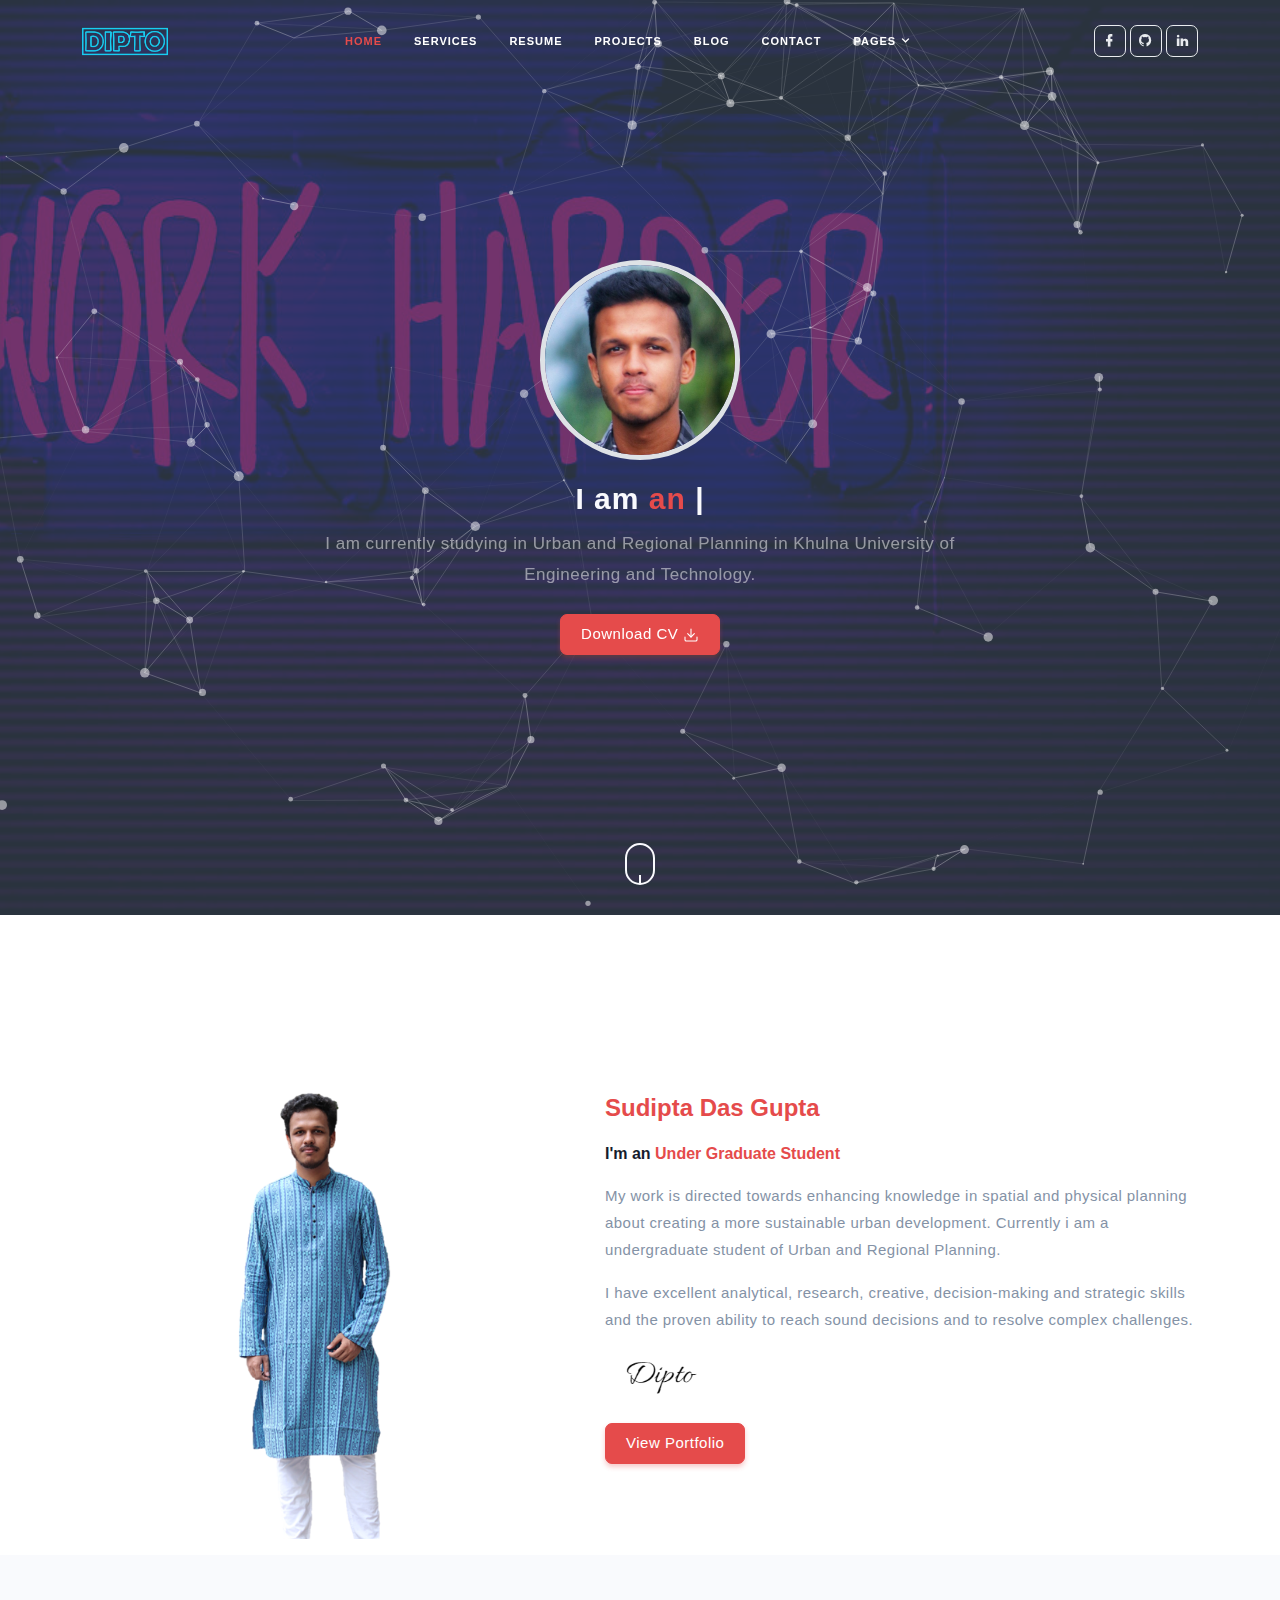
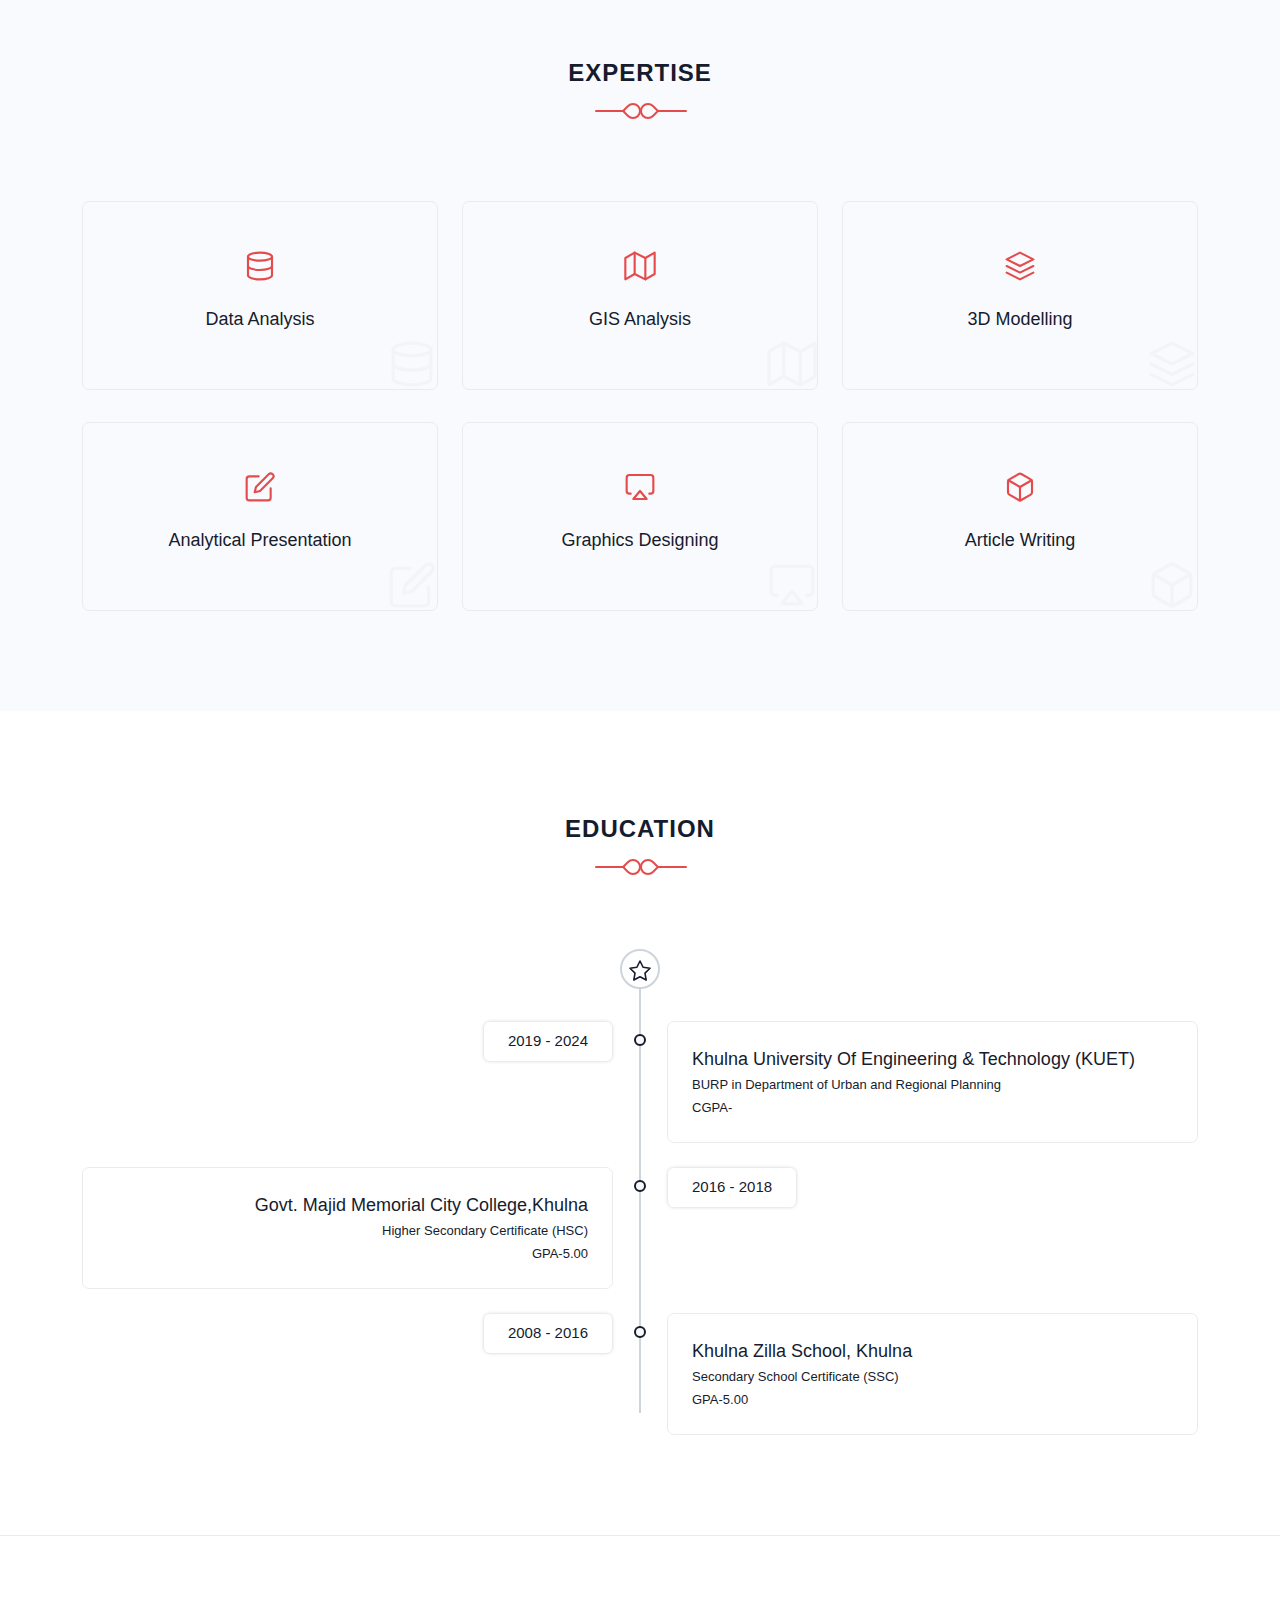
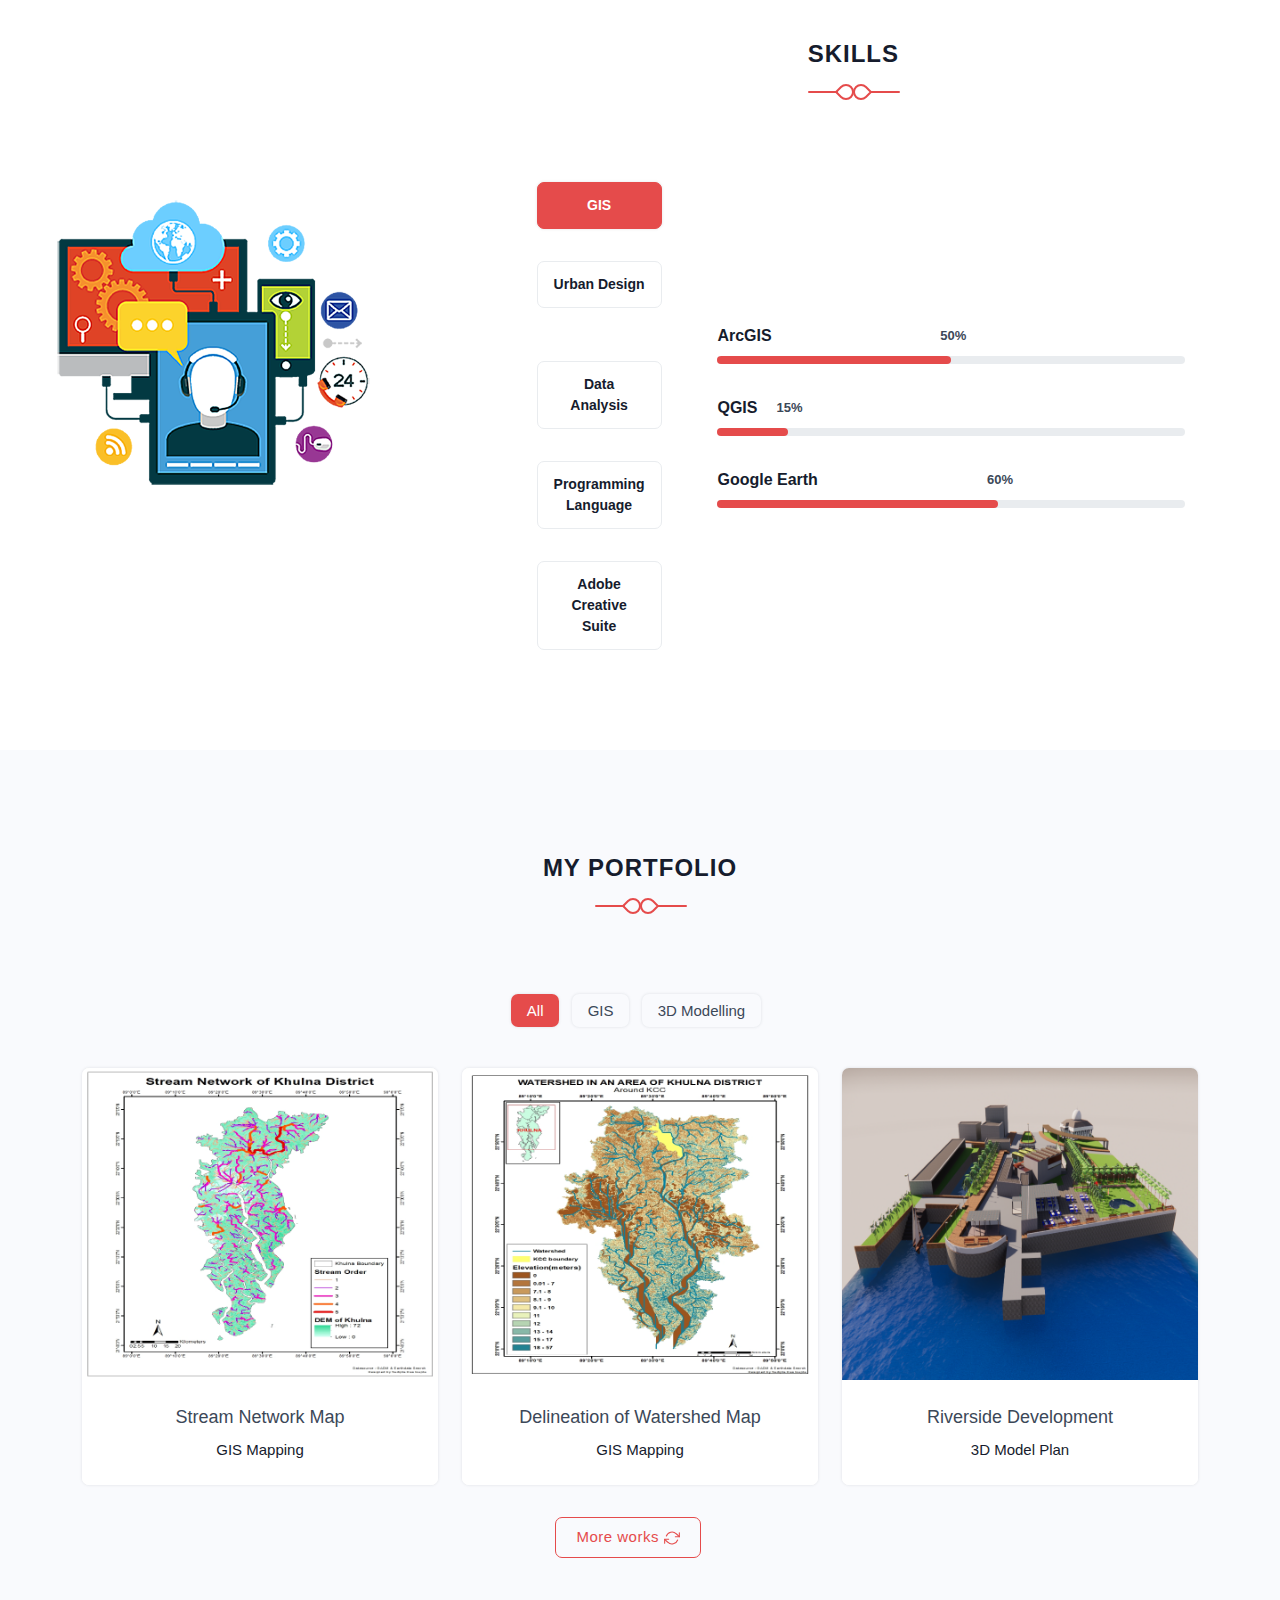
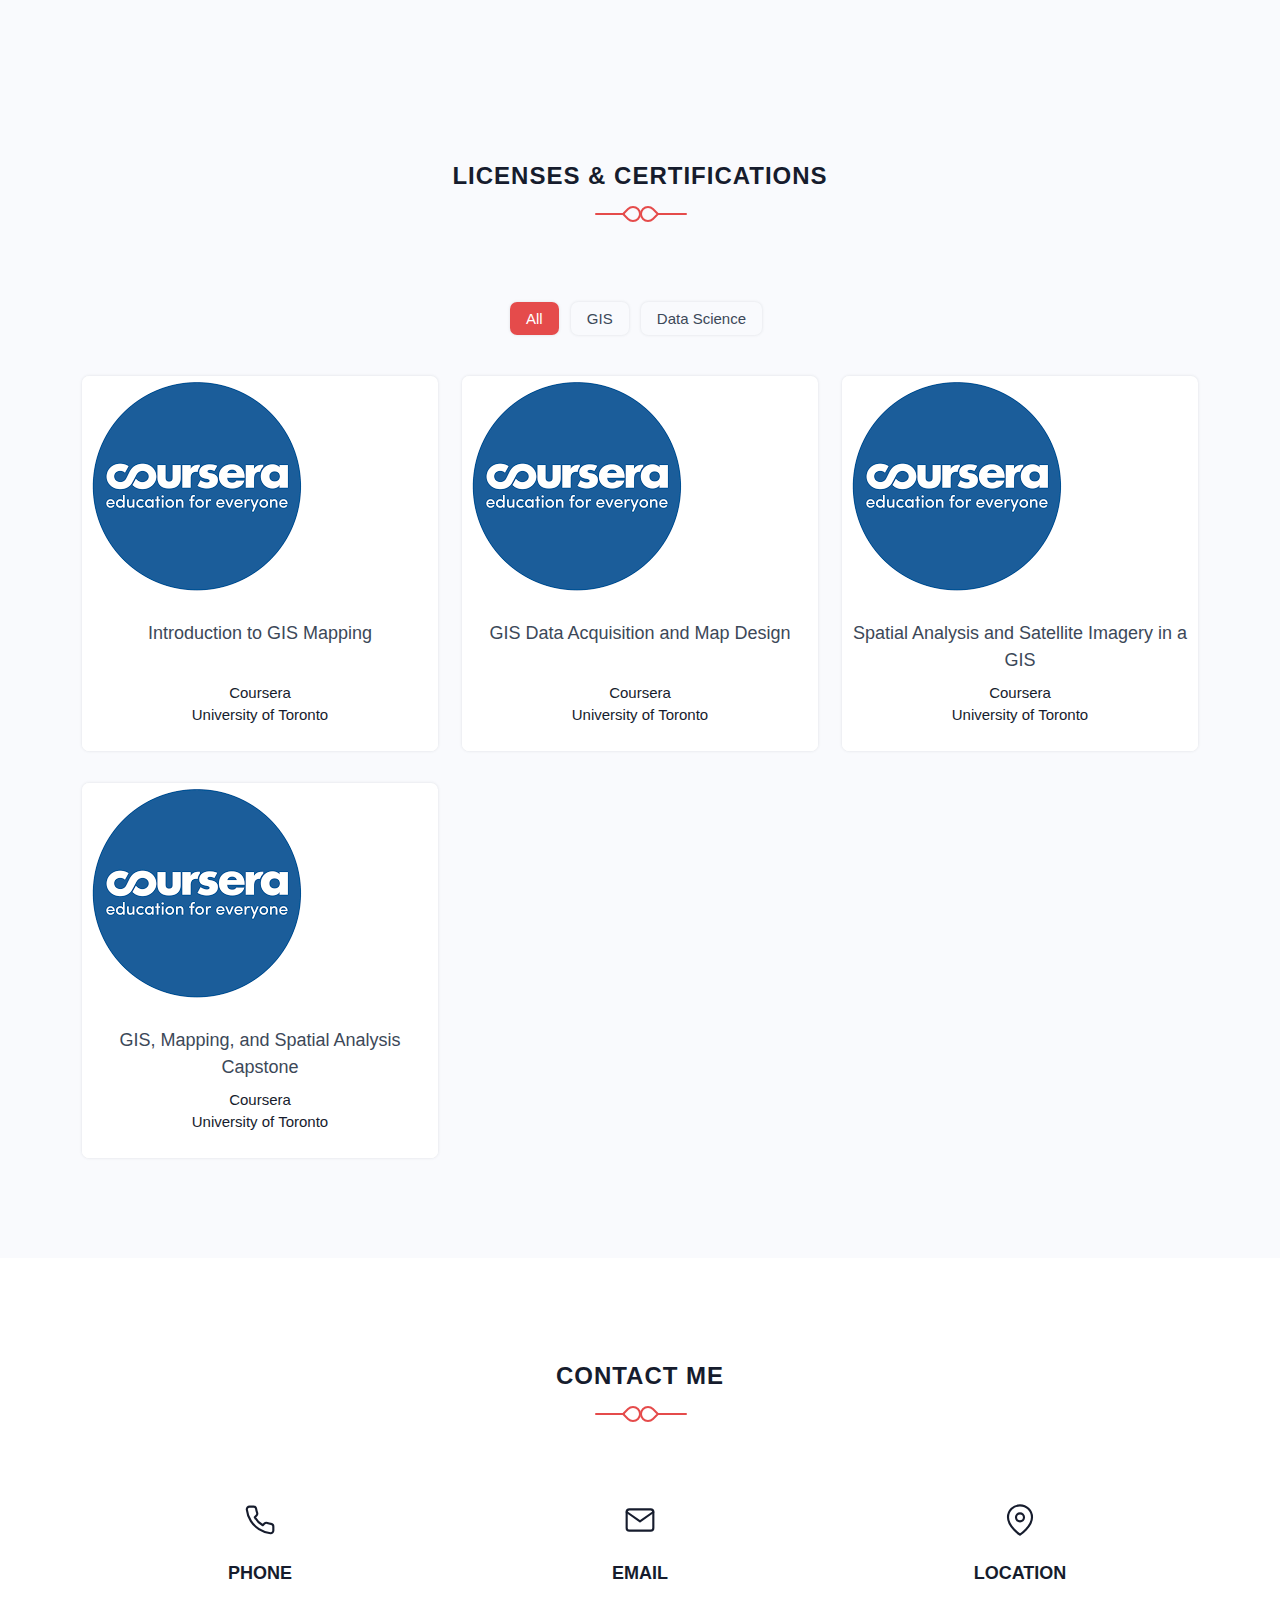
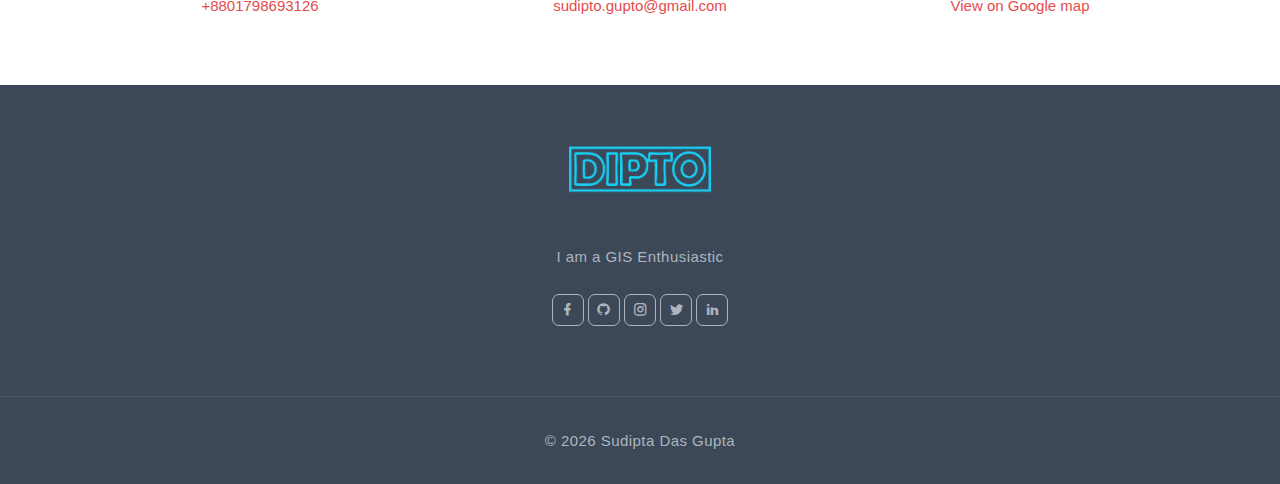
==== index.html @ b7cf4bbc "wark" ====
<!DOCTYPE html>
    <html lang="en">

    
<!-- Mirrored from shreethemes.in/cristino/layouts/index-particles.html by HTTraQt Website Copier/1.x [Karbofos 2012-2017] Sun, 02 May 2021 02:44:05 GMT -->
<head>
        <meta charset="utf-8" />
        <title>Sudipta Das Gupta - Portfolio </title>
        <meta name="viewport" content="width=device-width, initial-scale=1.0">
        <meta name="description" content="Premium Bootstrap 4 Landing Page Template" />
        <meta name="keywords" content="bootstrap 4, premium, marketing, multipurpose" />
        <meta content="Shreethemes" name="author" />
        <!-- favicon -->
        <link rel="shortcut icon" href="images/log min.png">
        <!-- Bootstrap -->
        <link href="css/bootstrap.min.css" rel="stylesheet" type="text/css" />
        <!-- MK Lightbox -->
        <link href="css/mklb.css" rel="stylesheet" type="text/css" />
        <!-- Icon -->
        <link href="css/materialdesignicons.min.css" rel="stylesheet" type="text/css" />
                  
        <!-- SLIDER -->
        <link rel="stylesheet" href="css/tiny-slider.css"/>    
        <!-- Custom Css -->
        <link href="css/style.min.css" rel="stylesheet" type="text/css" id="theme-opt" />
        <link href="css/colors/default.css" rel="stylesheet" id="color-opt">

    </head>

    <body data-bs-spy="scroll" data-bs-target="#navbar-navlist" data-bs-offset="20">
        <!-- Loader -->
        <!-- <div id="preloader">
            <div id="status">
                <div class="logo">
                    <img src="images/log2.png" height="50" class="d-block mx-auto" alt="">
                </div>
                <div class="spinner">
                    <div class="bounce1"></div>
                    <div class="bounce2"></div>
                    <div class="bounce3"></div>
                </div>
            </div>
        </div> -->
        <!-- Loader -->
        
        <!-- Navbar Start -->
        <nav id="navbar" class="navbar navbar-expand-lg fixed-top navbar-custom navbar-light sticky">
    		<div class="container">
                <a class="navbar-brand" href="#">
                    <img src="images/log7.png" class="l-dark" height="30" alt="Sudipta Das Gupta">
                    <img src="images/log6.png" class="l-light" height="30" alt="Sudipta Das Gupta">
                </a>
                <button class="navbar-toggler" type="button" data-bs-toggle="collapse" data-bs-target="#navbarCollapse" aria-controls="navbarCollapse" aria-expanded="false" aria-label="Toggle navigation">
                    <span data-feather="menu" class="fea icon-md"></span>
                </button><!--end button-->

                <div class="collapse navbar-collapse" id="navbarCollapse">
                    <ul id="navbar-navlist" class="navbar-nav mx-auto">
                        <li class="nav-item">
                            <a class="nav-link active" href="#home">Home</a>
                        </li><!--end nav item-->
                        <li class="nav-item">
                            <a class="nav-link" href="#services">Services</a>
                        </li><!--end nav item-->
                        <li class="nav-item">
                            <a class="nav-link" href="#resume">Resume</a>
                        </li><!--end nav item-->
                        <li class="nav-item">
                            <a class="nav-link" href="#projects">Projects</a>
                        </li><!--end nav item-->
                        <li class="nav-item">
                            <a class="nav-link" href="#news">Blog</a>
                        </li><!--end nav item-->
                        <li class="nav-item">
                            <a class="nav-link" href="#contact">Contact</a>
                        </li><!--end nav item-->
                        <li class="nav-item dropdown">
                            <a class="nav-link dropdown-toggle" href="#" id="navbarDropdown" role="button"
                                data-bs-toggle="dropdown" aria-haspopup="true" aria-expanded="false">Pages
                            </a>
                            <div class="dropdown-menu rounded m-0" aria-labelledby="navbarDropdown">
                                <div class="container mx-0 mx-md-0">
                                    <div class="row">
                                        <div class="col-md-12">
                                            <a class="dropdown-item" href="page-blog.html">Blog</a>
                                            <a class="dropdown-item" href="page-blog-detail.html">Blog Detail</a>
                                            <a class="dropdown-item" href="page-portfolio.html">Portfolio</a>
                                            <a class="dropdown-item" href="page-portfolio-detail.html">Portfolio Detail</a>
                                        </div><!--end col-->
                                    </div><!--end row-->
                                </div><!--end container-->
                            </div>
                        </li><!--end nav item-->
                    </ul>

                    <ul class="list-unstyled mb-0 mt-2 mt-sm-0 social-icon light-social-icon">
                        <li class="list-inline-item"><a href="https://www.facebook.com/Uchiha.Dipto.25/" target="blank"><i class="mdi mdi-facebook"></i></a></li>
                        <li class="list-inline-item"><a href="https://github.com/SudiptaDasGupta" target="blank"><i class="mdi mdi-twitter"></i></a></li>
                        <li class="list-inline-item"><a href="https://www.linkedin.com/in/dipto-25/" target="blank"><i class="mdi mdi-linkedin"></i></a></li>
                    </ul>
                </div> 
            </div><!--end container-->
		</nav><!--end navbar-->
        <!-- Navbar End -->

        <!-- HOME START-->
        <section class="bg-home d-table w-100" style="background-image:url('images/cvr2.jpg')" id="home">
            <div class="bg-overlay"></div>
            <div class="container position-relative" style="z-index: 1;">
                <div class="row mt-5 mt-sm-0 justify-content-center">
                    <div class="col-lg-12 text-center">
                        <div class="title-heading">
                            <img src="images/dip2.jpeg" class="img-fluid rounded-circle" alt="">
                            <h3 class="heading text-light title-dark mt-3">I am  <span class="element text-primary" data-elements=""></span><span id="typed" class="text-primary"></span></h3>
                            <p class="para-desc mx-auto text-white-50">I am currently studying in Urban and Regional Planning in Khulna University of Engineering and Technology.</p>
                            <div class="mt-4">
                                <!-- https://drive.google.com/uc?export=download&id=11A0UPHejj_NoQ9xM3vIiQdHfZxw8gM6T -->

                                <a href="https://drive.google.com/uc?export=download&id=11A0UPHejj_NoQ9xM3vIiQdHfZxw8gM6T" class="btn btn-primary rounded">Download CV <i data-feather="download" class="fea icon-sm"></i></a>
                            </div>
                        </div>
                    </div><!--end col-->
                </div><!--end row-->
            </div><!--end container--> 
            <a href="#about" data-scroll-nav="1" class="mouse-icon mouse-icon-white rounded-pill bg-transparent mouse-down">
                <span class="wheel position-relative d-block mover"></span>
            </a>
        </section><!--end section-->
        <!-- HOME END-->
        
        <!-- About Start -->
        <section class="section pb-3" id="about">
            <div class="container">
                <div class="row align-items-center">
                    <div class="col-lg-5 col-md-5">
                        <div class="about-hero">
                            <img src="images/img 2.png" class="img-fluid mx-auto d-block about-tween position-relative" alt="">
                        </div>
                    </div><!--end col-->

                    <div class="col-lg-7 col-md-7 mt-4 pt-2 mt-sm-0 pt-sm-0">
                        <div class="section-title mb-0 ms-lg-5 ms-md-3">
                            <h4 class="title text-primary mb-3">Sudipta Das Gupta</h4>
                            <h6 class="designation mb-3">I'm an  <span class="text-primary">Under Graduate Student</span></h6>
                            <p class="text-muted">My work is directed towards enhancing knowledge in spatial and physical planning about creating a more sustainable urban development.
                                Currently i am a undergraduate student of Urban and Regional Planning.</p>
                            <p class="text-muted">I have excellent analytical, research, creative, decision-making and strategic skills and the proven ability to reach sound decisions and to resolve complex challenges.</p>
                            <img src="images/signature2.png" height="50" alt="">
                            <div class="mt-4">
                                <a href="#projects" class="btn btn-primary mouse-down">View Portfolio</a>
                            </div>
                        </div>
                    </div><!--end col-->
                </div><!--end row-->
            </div><!--end container-->

            <!-- <div class="container mt-100 mt-60">
                <div class="row justify-content-center">
                    <div class="col-12 text-center">
                        <div class="section-title">
                            <div class="titles">
                                <h4 class="title title-line text-uppercase mb-4 pb-4">Hobbies & Interests</h4>
                                <span></span>
                            </div>
                            <p class="text-muted mx-auto para-desc mb-0">Obviously I'm a Web Designer. Experienced with all stages of the development cycle for dynamic web projects.</p>
                        </div> -->
                    </div><!--end col-->
                </div><!--end row-->
                
                <!-- <div class="row">
                    <div class="col-lg-3 col-md-4 col-12 mt-4 pt-2">
                        <div class="interests-desc bg-light position-relative px-2 py-3 rounded">
                            <div class="hobbies d-flex align-items-center">
                                <div class="text-center rounded-pill me-4">
                                    <i data-feather="monitor" class="icon fea icon-md-sm"></i>
                                </div>
                                <div class="content">
                                    <h6 class="title mb-0">Developing</h6>
                                </div>
                            </div>
                        </div> -->
                    </div><!--end col-->
                    
                    <!-- <div class="col-lg-3 col-md-4 col-12 mt-4 pt-2">
                        <div class="interests-desc bg-light position-relative px-2 py-3 rounded">
                            <div class="hobbies d-flex align-items-center">
                                <div class="text-center rounded-pill me-4">
                                    <i data-feather="stop-circle" class="icon fea icon-md-sm"></i>
                                </div>
                                <div class="content">
                                    <h6 class="title mb-0">Mac OS</h6>
                                </div>
                            </div>
                        </div> -->
                    </div><!--end col-->
                    
                    <!-- <div class="col-lg-3 col-md-4 col-12 mt-4 pt-2">
                        <div class="interests-desc bg-light position-relative px-2 py-3 rounded">
                            <div class="hobbies d-flex align-items-center">
                                <div class="text-center rounded-pill me-4">
                                    <i data-feather="video" class="icon fea icon-md-sm"></i>
                                </div>
                                <div class="content">
                                    <h6 class="title mb-0">Cinema</h6>
                                </div>
                            </div>
                        </div> -->
                    </div><!--end col-->
                    
                    <!-- <div class="col-lg-3 col-md-4 col-12 mt-4 pt-2">
                        <div class="interests-desc bg-light position-relative px-2 py-3 rounded">
                            <div class="hobbies d-flex align-items-center">
                                <div class="text-center rounded-pill me-4">
                                    <i data-feather="coffee" class="icon fea icon-md-sm"></i>
                                </div>
                                <div class="content">
                                    <h6 class="title mb-0">Coffee</h6>
                                </div>
                            </div>
                        </div> -->
                    </div><!--end col-->
                    
                    <!-- <div class="col-lg-3 col-md-4 col-12 mt-4 pt-2">
                        <div class="interests-desc bg-light position-relative px-2 py-3 rounded">
                            <div class="hobbies d-flex align-items-center">
                                <div class="text-center rounded-pill me-4">
                                    <i data-feather="music" class="icon fea icon-md-sm"></i>
                                </div>
                                <div class="content">
                                    <h6 class="title mb-0">Music</h6>
                                </div>
                            </div>
                        </div> -->
                    </div><!--end col-->
                    
                    <!-- <div class="col-lg-3 col-md-4 col-12 mt-4 pt-2">
                        <div class="interests-desc bg-light position-relative px-2 py-3 rounded">
                            <div class="hobbies d-flex align-items-center">
                                <div class="text-center rounded-pill me-4">
                                    <i data-feather="watch" class="icon fea icon-md-sm"></i>
                                </div>
                                <div class="content">
                                    <h6 class="title mb-0">Games</h6>
                                </div>
                            </div>
                        </div> -->
                    </div><!--end col-->
                    
                    <!-- <div class="col-lg-3 col-md-4 col-12 mt-4 pt-2">
                        <div class="interests-desc bg-light position-relative px-2 py-3 rounded">
                            <div class="hobbies d-flex align-items-center">
                                <div class="text-center rounded-pill me-4">
                                    <i data-feather="box" class="icon fea icon-md-sm"></i>
                                </div>
                                <div class="content">
                                    <h6 class="title mb-0">Designing</h6>
                                </div>
                            </div>
                        </div> -->
                    </div><!--end col-->
                    
                    <!-- <div class="col-lg-3 col-md-4 col-12 mt-4 pt-2">
                        <div class="interests-desc bg-light position-relative px-2 py-3 rounded">
                            <div class="hobbies d-flex align-items-center">
                                <div class="text-center rounded-pill me-4">
                                    <i data-feather="target" class="icon fea icon-md-sm"></i>
                                </div>
                                <div class="content">
                                    <h6 class="title mb-0">Sports</h6>
                                </div>
                            </div>
                        </div> -->
                    </div><!--end col-->
                    
                    <!-- <div class="col-lg-3 col-md-4 col-12 mt-4 pt-2">
                        <div class="interests-desc bg-light position-relative px-2 py-3 rounded">
                            <div class="hobbies d-flex align-items-center">
                                <div class="text-center rounded-pill me-4">
                                    <i data-feather="pen-tool" class="icon fea icon-md-sm"></i>
                                </div>
                                <div class="content">
                                    <h6 class="title mb-0">Painting</h6>
                                </div>
                            </div>
                        </div> -->
                    </div><!--end col-->
                    
                    <!-- <div class="col-lg-3 col-md-4 col-12 mt-4 pt-2">
                        <div class="interests-desc bg-light position-relative px-2 py-3 rounded">
                            <div class="hobbies d-flex align-items-center">
                                <div class="text-center rounded-pill me-4">
                                    <i data-feather="book" class="icon fea icon-md-sm"></i>
                                </div>
                                <div class="content">
                                    <h6 class="title mb-0">Reading</h6>
                                </div>
                            </div>
                        </div> -->
                    </div><!--end col-->
                    
                    <!-- <div class="col-lg-3 col-md-4 col-12 mt-4 pt-2">
                        <div class="interests-desc bg-light position-relative px-2 py-3 rounded">
                            <div class="hobbies d-flex align-items-center">
                                <div class="text-center rounded-pill me-4">
                                    <i data-feather="smartphone" class="icon fea icon-md-sm"></i>
                                </div>
                                <div class="content">
                                    <h6 class="title mb-0">Android</h6>
                                </div>
                            </div>
                        </div> -->
                    </div><!--end col-->
                    
                    <!-- <div class="col-lg-3 col-md-4 col-12 mt-4 pt-2">
                        <div class="interests-desc bg-light position-relative px-2 py-3 rounded">
                            <div class="hobbies d-flex align-items-center">
                                <div class="text-center rounded-pill me-4">
                                    <i data-feather="activity" class="icon fea icon-md-sm"></i>
                                </div>
                                <div class="content">
                                    <h6 class="title mb-0">Other Activity</h6>
                                </div>
                            </div>
                        </div> -->
                    </div><!--end col-->
                </div>
            </div><!--end container-->

            <!-- <div class="container-fluid mt-100 mt-60">
                <div class="rounded py-md-5 py-4" style="background: url('images/bg-counter.jpg') center center;">
                    <div class="container">
                        <div class="row" id="counter">
                            <div class="col-lg-3 col-6">
                                <div class="counter-box rounded py-3 text-center">
                                    <div class="counter-icon">
                                        <i data-feather="smile" class="fea icon-md text-primary"></i>
                                    </div>
                                    <h3 class="counter-value mt-3 text-white title-dark" data-target="1251">95</h3>
                                    <h6 class="counter-head font-weight-normal mb-0 text-white title-dark">Happy Client</h6> -->
                                </div><!--end counter box-->
                            </div><!--end col-->
    
                            <!-- <div class="col-lg-3 col-6">
                                <div class="counter-box rounded py-3 text-center">
                                    <div class="counter-icon">
                                        <i data-feather="award" class="fea icon-md text-primary"></i>
                                    </div>
                                    <h3 class="counter-value mt-3 text-white title-dark" data-target="15">1</h3>
                                    <h6 class="counter-head font-weight-normal mb-0 text-white title-dark">Award Won</h6> -->
                                </div><!--end counter box-->
                            </div><!--end col-->
    
                            <!-- <div class="col-lg-3 col-6">
                                <div class="counter-box rounded py-3 text-center">
                                    <div class="counter-icon">
                                        <i data-feather="coffee" class="fea icon-md text-primary"></i>
                                    </div>
                                    <h3 class="counter-value mt-3 text-white title-dark" data-target="3261">30</h3>
                                    <h6 class="counter-head font-weight-normal mb-0 text-white title-dark">Cup of Coffee</h6> -->
                                </div><!--end counter box-->
                            </div><!--end col-->
    
                            <!-- <div class="col-lg-3 col-6">
                                <div class="counter-box rounded py-3 text-center">
                                    <div class="counter-icon">
                                        <i data-feather="thumbs-up" class="fea icon-md text-primary"></i>
                                    </div>
                                    <h3 class="counter-value mt-3 text-white title-dark" data-target="36">3</h3>
                                    <h6 class="counter-head font-weight-normal mb-0 text-white title-dark">Project Complete</h6> -->
                                </div><!--end counter box-->
                            </div><!--end col-->
                        </div><!--end row-->
                    </div><!--end container-->
                </div><!--end div-->
            </div><!--end container fluid-->
        </section>
        <!-- About end -->
            
        <!-- Services Start -->
        <section class="section bg-light" id="services">
            <div class="container">
                <div class="row justify-content-center">
                    <div class="col-12 text-center">
                        <div class="section-title">
                            <div class="titles">
                                <h4 class="title title-line text-uppercase mb-4 pb-4">Expertise</h4>
                                <span></span>
                            </div>
                            <!-- <p class="text-muted mx-auto para-desc mb-0">Obviously I'm a Web Designer. Experienced with all stages of the development cycle for dynamic web projects.</p> -->
                        </div>
                    </div><!--end col-->
                </div><!--end row-->

                <div class="row">                    
                    <div class="col-lg-4 col-md-6 col-12 mt-4 pt-2">
                        <div class="service-wrapper rounded position-relative text-center border border-footer p-4 pt-5 pb-5">
                            <div class="icon text-primary">
                                <i data-feather="database" class="fea icon-md"></i>
                            </div>
                            <div class="content mt-4">
                                <h5 class="title">Data Analysis</h5>
                                <!-- <p class="text-muted mt-3 mb-0">It is a long established fact that a reader will be distracted by the when looking at its layout.</p> -->
                            </div>
                            <div class="big-icon">
                                <i data-feather="database" class="fea icons"></i>
                            </div>
                        </div>
                    </div><!--end col-->

                    <div class="col-lg-4 col-md-6 col-12 mt-4 pt-2">
                        <div class="service-wrapper rounded position-relative text-center border border-footer p-4 pt-5 pb-5">
                            <div class="icon text-primary">
                                <i data-feather="map" class="fea icon-md"></i>
                            </div>
                            <div class="content mt-4">
                                <h5 class="title">GIS Analysis</h5>
                                <!-- <p class="text-muted mt-3 mb-0">It is a long established fact that a reader will be distracted by the when looking at its layout.</p> -->
                            </div>
                            <div class="big-icon">
                                <i data-feather="map" class="fea icons"></i>
                            </div>
                        </div>
                    </div><!--end col-->
                    
                    <div class="col-lg-4 col-md-6 col-12 mt-4 pt-2">
                        <div class="service-wrapper rounded position-relative text-center border border-footer p-4 pt-5 pb-5">
                            <div class="icon text-primary">
                                <i data-feather="layers" class="fea icon-md"></i>
                            </div>
                            <div class="content mt-4">
                                <h5 class="title">3D Modelling</h5>
                                <!-- <p class="text-muted mt-3 mb-0">It is a long established fact that a reader will be distracted by the when looking at its layout.</p> -->
                            </div>
                            <div class="big-icon">
                                <i data-feather="layers" class="fea icons"></i>
                            </div>
                        </div>
                    </div><!--end col-->
                    
                    <div class="col-lg-4 col-md-6 col-12 mt-4 pt-2">
                        <div class="service-wrapper rounded position-relative text-center border border-footer p-4 pt-5 pb-5">
                            <div class="icon text-primary">
                                <i data-feather="edit" class="fea icon-md"></i>
                            </div>
                            <div class="content mt-4">
                                <h5 class="title">Analytical Presentation</h5>
                                <!-- <p class="text-muted mt-3 mb-0">It is a long established fact that a reader will be distracted by the when looking at its layout.</p> -->
                            </div>
                            <div class="big-icon">
                                <i data-feather="edit" class="fea icons"></i>
                            </div>
                        </div>
                    </div><!--end col-->
                    
                    <div class="col-lg-4 col-md-6 col-12 mt-4 pt-2">
                        <div class="service-wrapper rounded position-relative text-center border border-footer p-4 pt-5 pb-5">
                            <div class="icon text-primary">
                                <i data-feather="airplay" class="fea icon-md"></i>
                            </div>
                            <div class="content mt-4">
                                <h5 class="title">Graphics Designing</h5>
                                <!-- <p class="text-muted mt-3 mb-0">It is a long established fact that a reader will be distracted by the when looking at its layout.</p> -->
                            </div>
                            <div class="big-icon">
                                <i data-feather="airplay" class="fea icons"></i>
                            </div>
                        </div>
                    </div><!--end col-->
                    
                    <div class="col-lg-4 col-md-6 col-12 mt-4 pt-2">
                        <div class="service-wrapper rounded position-relative text-center border border-footer p-4 pt-5 pb-5">
                            <div class="icon text-primary">
                                <i data-feather="box" class="fea icon-md"></i>
                            </div>
                            <div class="content mt-4">
                                <h5 class="title">Article Writing</h5>
                                <!-- <p class="text-muted mt-3 mb-0">It is a long established fact that a reader will be distracted by the when looking at its layout.</p> -->
                            </div>
                            <div class="big-icon">
                                <i data-feather="box" class="fea icons"></i>
                            </div>
                        </div>
                    </div><!--end col-->
                </div><!--end row-->
            </div><!--end container-->
        </section>
        <!-- Services End -->

        <!-- Resume Start -->
        <section class="section" id="resume">
            <div class="container">
                <div class="row justify-content-center">
                    <div class="col-12 text-center">
                        <div class="section-title">
                            <div class="titles">
                                <h4 class="title title-line text-uppercase mb-4 pb-4">Education</h4>
                                <span></span>
                            </div>
                            <!-- <p class="text-muted mx-auto para-desc mb-0">Obviously I'm a Web Designer. Experienced with all stages of the development cycle for dynamic web projects.</p> -->
                        </div>
                    </div><!--end col-->
                </div><!--end row-->

                <div class="row">
                    <div class="col-12">
                        <div class="main-icon rounded-pill text-center mt-4 pt-2">
                            <i data-feather="star" class="fea icon-md-sm"></i>
                        </div>
                        <div class="timeline-page pt-2 position-relative">
                            <div class="timeline-item mt-4">
                                <div class="row">
                                    <div class="col-lg-6 col-md-6 col-sm-6">
                                        <div class="duration date-label-left border rounded p-2 ps-4 pe-4 position-relative shadow text-start">2019 - 2024</div>
                                    </div><!--end col-->
                                    <div class="col-lg-6 col-md-6 col-sm-6">
                                        <div class="event event-description-right rounded p-4 border float-left text-start">
                                            <h5 class="title mb-0 text-capitalize">Khulna University Of Engineering & Technology (KUET)</h5>
                                            <small class="company">BURP in Department of Urban and Regional Planning <br> CGPA- </small>
                                            <!-- <p class="timeline-subtitle mt-3 mb-0 text-muted">The generated injected humour, or non-characteristic words etc. Cum sociis natoque penatibus et magnis dis parturient montes, nascetur ridiculus mus. Donec quam felis,</p> -->
                                        </div>
                                    </div><!--end col-->
                                </div><!--end row-->
                            </div><!--end timeline item-->
            
                            <div class="timeline-item mt-4">
                                <div class="row">
                                    <div class="col-lg-6 col-md-6 col-sm-6 order-sm-1 order-2">
                                        <div class="event event-description-left rounded p-4 border float-left text-end">
                                            <h5 class="title mb-0 text-capitalize">Govt. Majid Memorial City College,Khulna</h5>
                                            <small class="company">Higher Secondary Certificate (HSC) <br> GPA-5.00</small>
                                            <!-- <p class="timeline-subtitle mt-3 mb-0 text-muted">Lorem ipsum dolor sit amet, consectetur adipiscing elit. Cras lacinia magna vel molestie faucibus. Donec auctor et urnaLorem ipsum dolor sit amet.</p> -->
                                        </div>
                                    </div><!--end col-->
                                    <div class="col-lg-6 col-md-6 col-sm-6 order-sm-2 order-1">
                                        <div class="duration duration-right rounded border p-2 ps-4 pe-4 position-relative shadow text-start">2016 - 2018</div>
                                    </div><!--end col-->
                                </div><!--end row-->
                            </div><!--end timeline item-->
        
                            <div class="timeline-item mt-4">
                                <div class="row">
                                    <div class="col-lg-6 col-md-6 col-sm-6">
                                        <div class="duration date-label-left border rounded p-2 ps-4 pe-4 position-relative shadow text-start"> 2008 - 2016</div>
                                    </div><!--end col-->
                                    <div class="col-lg-6 col-md-6 col-sm-6">
                                        <div class="event event-description-right rounded p-4 border float-left text-start">
                                            <h5 class="title mb-0 text-capitalize">Khulna Zilla School, Khulna</h5>
                                            <small class="company">Secondary School Certificate (SSC) <br> GPA-5.00</small>
                                            <!-- <p class="timeline-subtitle mt-3 mb-0 text-muted">Therefore always free from repetition, injected humour, or non-characteristic words etc. Cum sociis natoque penatibus et magnis dis parturient montes, nascetur ridiculus mus. Donec quam felis, </p> -->
                                        </div>
                                    </div><!--end col-->
                                </div><!--end row-->
                            </div><!--end timeline item-->
                        </div><!--end timeline page-->
                        <!-- TIMELINE END -->
                    </div><!--end col-->
                </div><!--end row-->
            </div><!--end container-->
        </section><!--end section-->   
        <!-- Skill End -->

        <!-- Skill & CTA START -->
        <section class="cta-full border-top">
            <div class="container-fluid">
                <div class="row position-relative">
                    <div class="col-lg-4 padding-less img" style="background-image:url('images/2.png')" data-jarallax='{"speed": 0.5}'></div>
                    <div class="col-lg-8 offset-lg-4">
                        <div class="cta-full-img-box">
                            <div class="row justify-content-center">
                                <div class="col-12 text-center">
                                    <div class="section-title">
                                        <div class="titles">
                                            <h4 class="title title-line text-uppercase mb-4 pb-4">Skills</h4>
                                            <span></span>
                                        </div>
                                        <!-- <p class="text-muted mx-auto para-desc mb-0">Obviously I'm a Web Designer. Experienced with all stages of the development cycle for dynamic web projects.</p> -->
                                    </div>
                                </div><!--end col-->
                            </div><!--end row-->

                            <div class="row align-items-center">
                                <div class="col-lg-3 col-md-4 col-12">
                                    <ul class="nav nav-pills flex-column px-0" id="pills-tab" role="tablist">
                                        <li class="nav-item mt-4 pt-2">
                                            <a class="nav-link rounded active" id="pills-cloud-tab" data-bs-toggle="pill" href="#pills-cloud" role="tab" aria-controls="pills-cloud" aria-selected="false">
                                                <div class="skill-container text-center pt-1 pb-1">
                                                    <h6 class="title mb-0">GIS</h6>
                                                </div>
                                            </a><!--end nav link-->
                                        </li><!--end nav item-->    
                                        
                                        <li class="nav-item mt-4 pt-2">
                                            <a class="nav-link rounded" id="pills-smart-tab" data-bs-toggle="pill" href="#pills-Urban" role="tab" aria-controls="pills-smart" aria-selected="false">
                                                <div class="skill-container text-center pt-1 pb-1">
                                                    <h6 class="title mb-0">Urban Design</h6>
                                                </div>
                                            </a><!--end nav link-->
                                        </li><!--end nav item-->   

                                        <li class="nav-item mt-4 pt-2">
                                            <a class="nav-link rounded" id="pills-apps-tab" data-bs-toggle="pill" href="#pills-apps" role="tab" aria-controls="pills-apps" aria-selected="false">
                                                <div class="skill-container text-center pt-1 pb-1">
                                                    <h6 class="title mb-0">Data Analysis</h6>
                                                </div>
                                            </a><!--end nav link-->
                                        </li><!--end nav item-->

                                        <li class="nav-item mt-4 pt-2">
                                            <a class="nav-link rounded" id="pills-smart-tab" data-bs-toggle="pill" href="#pills-smart" role="tab" aria-controls="pills-smart" aria-selected="false">
                                                <div class="skill-container text-center pt-1 pb-1">
                                                    <h6 class="title mb-0">Programming Language</h6>
                                                </div>
                                            </a><!--end nav link-->
                                        </li><!--end nav item-->   

                                        <li class="nav-item mt-4 pt-2">
                                            <a class="nav-link rounded" id="pills-smart-tab" data-bs-toggle="pill" href="#pills-adobe" role="tab" aria-controls="pills-smart" aria-selected="false">
                                                <div class="skill-container text-center pt-1 pb-1">
                                                    <h6 class="title mb-0">Adobe Creative Suite</h6>
                                                </div>
                                            </a><!--end nav link-->
                                        </li><!--end nav item-->
                                    </ul><!--end nav pills-->
                                </div><!--end col-->

                                <div class="col-lg-9 col-md-8 col-12">
                                    <div class="tab-content ps-lg-4" id="pills-tabContent">
                                        <div class="tab-pane fade show active" id="pills-cloud" role="tabpanel" aria-labelledby="pills-cloud-tab">
                                            <div class="progress-box mt-4 pt-2">
                                                <h6 class="font-weight-normal">ArcGIS</h6>
                                                <div class="progress">
                                                    <div class="progress-bar position-relative bg-primary" style="width:50%;">
                                                        <div class="progress-value d-block text-dark h6">50%</div>
                                                    </div>
                                                </div>
                                            </div><!--end process box-->
                                            <div class="progress-box mt-4 pt-2">
                                                <h6 class="font-weight-normal">QGIS</h6>
                                                <div class="progress">
                                                    <div class="progress-bar position-relative bg-primary" style="width:15%;">
                                                        <div class="progress-value d-block text-dark h6">15%</div>
                                                    </div>
                                                </div>
                                            </div><!--end process box-->
                                            <div class="progress-box mt-4 pt-2">
                                                <h6 class="font-weight-normal">Google Earth</h6>
                                                <div class="progress">
                                                    <div class="progress-bar position-relative bg-primary" style="width:60%;">
                                                        <div class="progress-value d-block text-dark h6">60%</div>
                                                    </div>
                                                </div>
                                            </div><!--end process box-->
                                        </div><!--end teb pane-->
                                        


                                        <div class="tab-pane fade" id="pills-Urban" role="tabpanel" aria-labelledby="pills-smart-tab">
                                            <div class="progress-box mt-4 pt-2">
                                                <h6 class="font-weight-normal">AutoCAD</h6>
                                                <div class="progress">
                                                    <div class="progress-bar position-relative bg-primary" style="width:30%;">
                                                        <div class="progress-value d-block text-dark h6">30%</div>
                                                    </div>
                                                </div>
                                            </div><!--end process box-->
                                            <div class="progress-box mt-4 pt-2">
                                                <h6 class="font-weight-normal">SketchUP</h6>
                                                <div class="progress">
                                                    <div class="progress-bar position-relative bg-primary" style="width:45%;">
                                                        <div class="progress-value d-block text-dark h6">45%</div>
                                                    </div>
                                                </div>
                                            </div><!--end process box-->
                                            <!-- <div class="progress-box mt-4 pt-2">
                                                <h6 class="font-weight-normal">ArcGIS-Panel Editor</h6>
                                                <div class="progress">
                                                    <div class="progress-bar position-relative bg-primary" style="width:40%;">
                                                        <div class="progress-value d-block text-dark h6">40%</div>
                                                    </div>
                                                </div>
                                            </div>end process box -->
                                        </div><!--end teb pane-->







                                        <div class="tab-pane fade" id="pills-smart" role="tabpanel" aria-labelledby="pills-smart-tab">
                                            <div class="progress-box mt-4 pt-2">
                                                <h6 class="font-weight-normal">R</h6>
                                                <div class="progress">
                                                    <div class="progress-bar position-relative bg-primary" style="width:20%;">
                                                        <div class="progress-value d-block text-dark h6">20%</div>
                                                    </div>
                                                </div>
                                            </div><!--end process box-->
                                            <div class="progress-box mt-4 pt-2">
                                                <h6 class="font-weight-normal">Python</h6>
                                                <div class="progress">
                                                    <div class="progress-bar position-relative bg-primary" style="width:15%;">
                                                        <div class="progress-value d-block text-dark h6">15%</div>
                                                    </div>
                                                </div>
                                            </div><!--end process box-->
                                            <div class="progress-box mt-4 pt-2">
                                                <h6 class="font-weight-normal">C</h6>
                                                <div class="progress">
                                                    <div class="progress-bar position-relative bg-primary" style="width:40%;">
                                                        <div class="progress-value d-block text-dark h6">40%</div>
                                                    </div>
                                                </div>
                                            </div><!--end process box-->
                                        </div><!--end teb pane-->





                                        <div class="tab-pane fade" id="pills-adobe" role="tabpanel" aria-labelledby="pills-smart-tab">
                                            <div class="progress-box mt-4 pt-2">
                                                <h6 class="font-weight-normal">Illustrator</h6>
                                                <div class="progress">
                                                    <div class="progress-bar position-relative bg-primary" style="width:60%;">
                                                        <div class="progress-value d-block text-dark h6">60%</div>
                                                    </div>
                                                </div>
                                            </div><!--end process box-->
                                            <div class="progress-box mt-4 pt-2">
                                                <h6 class="font-weight-normal">Photoshop</h6>
                                                <div class="progress">
                                                    <div class="progress-bar position-relative bg-primary" style="width:30%;">
                                                        <div class="progress-value d-block text-dark h6">30%</div>
                                                    </div>
                                                </div>
                                            </div><!--end process box-->
                                            <div class="progress-box mt-4 pt-2">
                                                <h6 class="font-weight-normal">Premiere Pro</h6>
                                                <div class="progress">
                                                    <div class="progress-bar position-relative bg-primary" style="width:30%;">
                                                        <div class="progress-value d-block text-dark h6">30%</div>
                                                    </div>
                                                </div>
                                            </div><!--end process box-->
                                        </div><!--end teb pane-->







                                        <div class="tab-pane fade" id="pills-apps" role="tabpanel" aria-labelledby="pills-apps-tab">
                                            <div class="progress-box mt-4 pt-2">
                                                <h6 class="font-weight-normal">SPSS</h6>
                                                <div class="progress">
                                                    <div class="progress-bar position-relative bg-primary" style="width:60%;">
                                                        <div class="progress-value d-block text-dark h6">60%</div>
                                                    </div>
                                                </div>
                                            </div><!--end process box-->
                                            <div class="progress-box mt-4 pt-2">
                                                <h6 class="font-weight-normal">MiniTab</h6>
                                                <div class="progress">
                                                    <div class="progress-bar position-relative bg-primary" style="width:50%;">
                                                        <div class="progress-value d-block text-dark h6">50%</div>
                                                    </div>
                                                </div>
                                            </div>
                                            <div class="progress-box mt-4 pt-2">
                                                <h6 class="font-weight-normal">Excel</h6>
                                                <div class="progress">
                                                    <div class="progress-bar position-relative bg-primary" style="width:85%;">
                                                        <div class="progress-value d-block text-dark h6">85%</div>
                                                    </div>
                                                </div>
                                            </div>
                                        </div><!--end teb pane-->
                                    </div><!--end tab content-->
                                </div><!--end col-->
                            </div> <!-- end row --> 
                        </div> <!-- end about detail -->
                    </div> <!-- end col -->        
                </div><!--end row-->
            </div><!--end container fluid-->
        </section><!--end section-->   
        <!-- Skill & CTA End -->

        <!-- Projects End -->
        <section class="section bg-light" id="projects">
            <div class="container">
                <div class="row justify-content-center">
                    <div class="col-12 text-center">
                        <div class="section-title">
                            <div class="titles">
                                <h4 class="title title-line text-uppercase mb-4 pb-4">My Portfolio</h4>
                                <span></span>
                            </div>
                            <!-- <p class="text-muted mx-auto para-desc mb-0">Obviously I'm a Web Designer. Experienced with all stages of the development cycle for dynamic web projects.</p> -->
                        </div>
                    </div><!--end col-->
                </div><!--end row-->
            </div>    
            
            <div class="container">
                <div class="row mt-4">
                    <ul class="col portfolioFilter text-center mb-0" id="filter">
                        <li class="list-inline-item mt-2"><a href="javascript:void(0)" class="categories tab-active shadow active text-dark me-2 py-2 px-3 rounded" onclick="filterSelection('all')">All</a></li>
                        <li class="list-inline-item mt-2"><a href="javascript:void(0)" class="categories tab-active shadow text-dark me-2 py-2 px-3 rounded" onclick="filterSelection('branding')">GIS</a></li>
                        <li class="list-inline-item mt-2"><a href="javascript:void(0)" class="categories tab-active shadow text-dark me-2 py-2 px-3 rounded" onclick="filterSelection('designing')">3D Modelling</a></li>
                        <!-- <li class="list-inline-item mt-2"><a href="javascript:void(0)" class="categories tab-active shadow text-dark me-2 py-2 px-3 rounded" onclick="filterSelection('photography')">Photography</a></li> -->
                        <!-- <li class="list-inline-item mt-2"><a href="javascript:void(0)" class="categories tab-active shadow text-dark me-2 py-2 px-3 rounded" onclick="filterSelection('development')">Development</a></li> -->
                    </ul>
                </div>
                <!-- Gallary -->
                <div class="row">
                    <div class="col-lg-4 col-md-6 mt-4 pt-2 filter-box branding ">
                        <div class="item-box portfolio-box rounded shadow bg-white overflow-hidden">
                            <div class="portfolio-box-img position-relative overflow-hidden">
                                <img class="item-container img-fluid mx-auto" src="images/portfolio/stream net resize.png" alt="1" />
                                <div class="overlay-work">
                                    <div class="work-content text-center">
                                        <a href="javascript:void(0)" data-src="images/portfolio/stream net.jpg" data-gallery="myGal" class="text-light work-icon bg-dark d-inline-block rounded-pill mfp-image"><i data-feather="camera" class="fea icon-sm image-icon"></i></a>
                                    </div>
                                </div>
                            </div>
                            <div class="gallary-title py-4 text-center">
                                <h5><a href="page-portfolio-detail.html" class="title text-dark">Stream Network Map</a></h5>
                                <span>GIS Mapping</span>
                            </div>
                        </div>
                    </div>
                    
                    <div class="col-lg-4 col-md-6 mt-4 pt-2 filter-box branding development">
                        <div class="item-box portfolio-box rounded shadow bg-white overflow-hidden">
                            <div class="portfolio-box-img position-relative overflow-hidden">
                                <img class="item-container img-fluid mx-auto" src="images/portfolio/dem resize.png" alt="1" />
                                <div class="overlay-work">
                                    <div class="work-content text-center">
                                        <a href="javascript:void(0)" data-src="images/portfolio/dem.jpg" data-gallery="myGal" class="text-light work-icon bg-dark d-inline-block rounded-pill mfp-image"><i data-feather="camera" class="fea icon-sm image-icon"></i></a>
                                    </div>
                                </div>
                            </div>
                            <div class="gallary-title py-4 text-center">
                                <h5><a href="page-portfolio-detail.html" class="title text-dark">Delineation of Watershed Map</a></h5>
                                <span>GIS Mapping</span>
                            </div>
                        </div>
                    </div>
                    
                    <div class="col-lg-4 col-md-6 mt-4 pt-2 filter-box designing development">
                        <div class="item-box portfolio-box rounded shadow bg-white overflow-hidden">
                            <div class="portfolio-box-img position-relative overflow-hidden">
                                <img class="item-container img-fluid mx-auto" src="images/portfolio/3dmod 1 resize.png" alt="1" />
                                <div class="overlay-work">
                                    <div class="work-content text-center">
                                        <a href="javascript:void(0)" data-src="images/portfolio/3dmod 1.png" data-gallery="myGal" class="text-light work-icon bg-dark d-inline-block rounded-pill mfp-image"><i data-feather="camera" class="fea icon-sm image-icon"></i></a>
                                    </div>
                                </div>
                            </div>
                            <div class="gallary-title py-4 text-center">
                                <h5><a href="page-portfolio-detail.html" class="title text-dark">Riverside Development</a></h5>
                                <span>3D Model Plan</span>
                            </div>
                        </div>
                    </div>
                    
                    <!-- <div class="col-lg-4 col-md-6 mt-4 pt-2 filter-box photography">
                        <div class="item-box portfolio-box rounded shadow bg-white overflow-hidden">
                            <div class="portfolio-box-img position-relative overflow-hidden">
                                <img class="item-container img-fluid mx-auto" src="images/portfolio/4.jpg" alt="1" />
                                <div class="overlay-work">
                                    <div class="work-content text-center">
                                        <a href="javascript:void(0)" data-src="images/portfolio/4.jpg" data-gallery="myGal" class="text-light work-icon bg-dark d-inline-block rounded-pill mfp-image"><i data-feather="camera" class="fea icon-sm image-icon"></i></a>
                                    </div>
                                </div>
                            </div>
                            <div class="gallary-title py-4 text-center">
                                <h5><a href="page-portfolio-detail.html" class="title text-dark">The Wooden Desk</a></h5>
                                <span>Photography</span>
                            </div>
                        </div>
                    </div>
                    
                    <div class="col-lg-4 col-md-6 mt-4 pt-2 filter-box photography">
                        <div class="item-box portfolio-box rounded shadow bg-white overflow-hidden">
                            <div class="portfolio-box-img position-relative overflow-hidden">
                                <img class="item-container img-fluid mx-auto" src="images/portfolio/5.jpg" alt="1" />
                                <div class="overlay-work">
                                    <div class="work-content text-center">
                                        <a href="javascript:void(0)" data-src="images/portfolio/5.jpg" data-gallery="myGal" class="text-light work-icon bg-dark d-inline-block rounded-pill mfp-image"><i data-feather="camera" class="fea icon-sm image-icon"></i></a>
                                    </div>
                                </div>
                            </div>
                            <div class="gallary-title py-4 text-center">
                                <h5><a href="page-portfolio-detail.html" class="title text-dark">Camera</a></h5>
                                <span>Illustrations</span>
                            </div>
                        </div>
                    </div>
                    
                    <div class="col-lg-4 col-md-6 mt-4 pt-2 filter-box photography">
                        <div class="item-box portfolio-box rounded shadow bg-white overflow-hidden">
                            <div class="portfolio-box-img position-relative overflow-hidden">
                                <img class="item-container img-fluid mx-auto" src="images/portfolio/6.jpg" alt="1" />
                                <div class="overlay-work">
                                    <div class="work-content text-center">
                                        <a href="javascript:void(0)" data-src="images/portfolio/6.jpg" data-gallery="myGal" class="text-light work-icon bg-dark d-inline-block rounded-pill mfp-image"><i data-feather="camera" class="fea icon-sm image-icon"></i></a>
                                    </div>
                                </div>
                            </div>
                            <div class="gallary-title py-4 text-center">
                                <h5><a href="page-portfolio-detail.html" class="title text-dark">Branded Laptop</a></h5>
                                <span>Photoshop</span>
                            </div>
                        </div>
                    </div>
                </div> -->

                <div class="row">
                    <div class="col-lg-12 mt-4 pt-2">
                        <div class="text-center">
                            <a href="page-portfolio.html" class="btn btn-outline-primary">More works <i data-feather="refresh-cw" class="fea icon-sm"></i></a>
                        </div>
                    </div><!--end col-->
                </div><!--end row-->
            </div><!--end container-->
        </section><!--end section-->
        <!-- Projects End -->










        <section class="section bg-light" id="projects">
            <div class="container">
                <div class="row justify-content-center">
                    <div class="col-12 text-center">
                        <div class="section-title">
                            <div class="titles">
                                <h4 class="title title-line text-uppercase mb-4 pb-4">Licenses & certifications</h4>
                                <span></span>
                            </div>
                            <!-- <p class="text-muted mx-auto para-desc mb-0">Obviously I'm a Web Designer. Experienced with all stages of the development cycle for dynamic web projects.</p> -->
                        </div>
                    </div><!--end col-->
                </div><!--end row-->
            </div>    
            
            <div class="container">
                <div class="row mt-4">
                    <ul class="col portfolioFilter text-center mb-0" id="filter">
                        <li class="list-inline-item mt-2"><a href="javascript:void(0)" class="categories tab-active shadow active text-dark me-2 py-2 px-3 rounded" onclick="filterSelection('all')">All</a></li>
                        <li class="list-inline-item mt-2"><a href="javascript:void(0)" class="categories tab-active shadow text-dark me-2 py-2 px-3 rounded" onclick="filterSelection('branding')">GIS</a></li>
                        <li class="list-inline-item mt-2"><a href="javascript:void(0)" class="categories tab-active shadow text-dark me-2 py-2 px-3 rounded" onclick="filterSelection('designing')">Data Science</a></li>
                        <!-- <li class="list-inline-item mt-2"><a href="javascript:void(0)" class="categories tab-active shadow text-dark me-2 py-2 px-3 rounded" onclick="filterSelection('photography')">Photography</a></li> -->
                        <!-- <li class="list-inline-item mt-2"><a href="javascript:void(0)" class="categories tab-active shadow text-dark me-2 py-2 px-3 rounded" onclick="filterSelection('development')">Development</a></li> -->
                    </ul>
                </div>
                <!-- Gallary -->
                <div class="row">
                    <div class="col-lg-4 col-md-6 mt-4 pt-2 filter-box branding ">
                        <div class="item-box portfolio-box rounded shadow bg-white overflow-hidden">
                            <div class="portfolio-box-img position-relative overflow-hidden">
                                <img class="item-container img-fluid mx-auto" src="images/Licenses & certifications/3.png" alt="1" />
                                <div class="overlay-work">
                                    <div class="work-content text-center">
                                        <a href="javascript:void(0)" data-src="images/Licenses & certifications/0001.jpg" data-gallery="myGal" class="text-light work-icon bg-dark d-inline-block rounded-pill mfp-image"><i data-feather="camera" class="fea icon-sm image-icon"></i></a>
                                    </div>
                                </div>
                            </div>
                            <div class="gallary-title py-4 text-center">
                                <h5><a href="https://www.coursera.org/account/accomplishments/certificate/UFNPSKJXCVJX" target="blank" class="title text-dark">Introduction to GIS Mapping <br>&nbsp  </a></h5>
                                <span>Coursera <br> University of Toronto</span>
                            </div>
                        </div>
                    </div>
                    
                    <div class="col-lg-4 col-md-6 mt-4 pt-2 filter-box branding development">
                        <div class="item-box portfolio-box rounded shadow bg-white overflow-hidden">
                            <div class="portfolio-box-img position-relative overflow-hidden">
                                <img class="item-container img-fluid mx-auto" src="images/Licenses & certifications/3.png" alt="1" />
                                <div class="overlay-work">
                                    <div class="work-content text-center">
                                        <a href="javascript:void(0)" data-src="images/Licenses & certifications/0002.jpg" data-gallery="myGal" class="text-light work-icon bg-dark d-inline-block rounded-pill mfp-image"><i data-feather="camera" class="fea icon-sm image-icon"></i></a>
                                    </div>
                                </div>
                            </div>
                            <div class="gallary-title py-4 text-center">
                                <h5><a href="https://www.coursera.org/account/accomplishments/certificate/ESX9HWC3RUWP" target="blank" class="title text-dark">GIS Data Acquisition and Map Design <br>&nbsp </a></h5>
                                <span>Coursera <br> University of Toronto </span>
                            </div>
                        </div>
                    </div>

                    <div class="col-lg-4 col-md-6 mt-4 pt-2 filter-box branding development">
                        <div class="item-box portfolio-box rounded shadow bg-white overflow-hidden">
                            <div class="portfolio-box-img position-relative overflow-hidden">
                                <img class="item-container img-fluid mx-auto" src="images/Licenses & certifications/3.png" alt="1" />
                                <div class="overlay-work">
                                    <div class="work-content text-center">
                                        <a href="javascript:void(0)" data-src="images/Licenses & certifications/0003.jpg" data-gallery="myGal" class="text-light work-icon bg-dark d-inline-block rounded-pill mfp-image"><i data-feather="camera" class="fea icon-sm image-icon"></i></a>
                                    </div>
                                </div>
                            </div>
                            <div class="gallary-title py-4 text-center">
                                <h5><a href="https://www.coursera.org/account/accomplishments/certificate/K2TSQKWVK6MN" target="blank" class="title text-dark">Spatial Analysis and Satellite Imagery in a GIS</a></h5>
                                <span>Coursera <br> University of Toronto </span>
                            </div>
                        </div>
                    </div>
                    
                    <div class="col-lg-4 col-md-6 mt-4 pt-2 filter-box branding development">
                        <div class="item-box portfolio-box rounded shadow bg-white overflow-hidden">
                            <div class="portfolio-box-img position-relative overflow-hidden">
                                <img class="item-container img-fluid mx-auto" src="images/Licenses & certifications/3.png" alt="1" />
                                <div class="overlay-work">
                                    <div class="work-content text-center">
                                        <a href="javascript:void(0)" data-src="images/Licenses & certifications/0004.jpg" data-gallery="myGal" class="text-light work-icon bg-dark d-inline-block rounded-pill mfp-image"><i data-feather="camera" class="fea icon-sm image-icon"></i></a>
                                    </div>
                                </div>
                            </div>
                            <div class="gallary-title py-4 text-center">
                                <h5><a href="https://www.coursera.org/account/accomplishments/certificate/AMYEUTXR4KNR" target="blank" class="title text-dark">GIS, Mapping, and Spatial Analysis Capstone</a></h5>
                                <span>Coursera <br> University of Toronto </span>
                            </div>
                        </div>
                    </div>
                    
                    <!-- <div class="col-lg-4 col-md-6 mt-4 pt-2 filter-box designing development">
                        <div class="item-box portfolio-box rounded shadow bg-white overflow-hidden">
                            <div class="portfolio-box-img position-relative overflow-hidden">
                                <img class="item-container img-fluid mx-auto" src="images/portfolio/3.jpg" alt="1" />
                                <div class="overlay-work">
                                    <div class="work-content text-center">
                                        <a href="javascript:void(0)" data-src="images/portfolio/3.jpg" data-gallery="myGal" class="text-light work-icon bg-dark d-inline-block rounded-pill mfp-image"><i data-feather="camera" class="fea icon-sm image-icon"></i></a>
                                    </div>
                                </div>
                            </div>
                            <div class="gallary-title py-4 text-center">
                                <h5><a href="page-portfolio-detail.html" class="title text-dark">The Coffee Cup</a></h5>
                                <span>Designing</span>
                            </div>
                        </div>
                    </div> -->
                    
                    <!-- <div class="col-lg-4 col-md-6 mt-4 pt-2 filter-box photography">
                        <div class="item-box portfolio-box rounded shadow bg-white overflow-hidden">
                            <div class="portfolio-box-img position-relative overflow-hidden">
                                <img class="item-container img-fluid mx-auto" src="images/portfolio/4.jpg" alt="1" />
                                <div class="overlay-work">
                                    <div class="work-content text-center">
                                        <a href="javascript:void(0)" data-src="images/portfolio/4.jpg" data-gallery="myGal" class="text-light work-icon bg-dark d-inline-block rounded-pill mfp-image"><i data-feather="camera" class="fea icon-sm image-icon"></i></a>
                                    </div>
                                </div>
                            </div>
                            <div class="gallary-title py-4 text-center">
                                <h5><a href="page-portfolio-detail.html" class="title text-dark">The Wooden Desk</a></h5>
                                <span>Photography</span>
                            </div>
                        </div>
                    </div>
                    
                    <div class="col-lg-4 col-md-6 mt-4 pt-2 filter-box photography">
                        <div class="item-box portfolio-box rounded shadow bg-white overflow-hidden">
                            <div class="portfolio-box-img position-relative overflow-hidden">
                                <img class="item-container img-fluid mx-auto" src="images/portfolio/5.jpg" alt="1" />
                                <div class="overlay-work">
                                    <div class="work-content text-center">
                                        <a href="javascript:void(0)" data-src="images/portfolio/5.jpg" data-gallery="myGal" class="text-light work-icon bg-dark d-inline-block rounded-pill mfp-image"><i data-feather="camera" class="fea icon-sm image-icon"></i></a>
                                    </div>
                                </div>
                            </div>
                            <div class="gallary-title py-4 text-center">
                                <h5><a href="page-portfolio-detail.html" class="title text-dark">Camera</a></h5>
                                <span>Illustrations</span>
                            </div>
                        </div>
                    </div>
                    
                    <div class="col-lg-4 col-md-6 mt-4 pt-2 filter-box photography">
                        <div class="item-box portfolio-box rounded shadow bg-white overflow-hidden">
                            <div class="portfolio-box-img position-relative overflow-hidden">
                                <img class="item-container img-fluid mx-auto" src="images/portfolio/6.jpg" alt="1" />
                                <div class="overlay-work">
                                    <div class="work-content text-center">
                                        <a href="javascript:void(0)" data-src="images/portfolio/6.jpg" data-gallery="myGal" class="text-light work-icon bg-dark d-inline-block rounded-pill mfp-image"><i data-feather="camera" class="fea icon-sm image-icon"></i></a>
                                    </div>
                                </div>
                            </div>
                            <div class="gallary-title py-4 text-center">
                                <h5><a href="page-portfolio-detail.html" class="title text-dark">Branded Laptop</a></h5>
                                <span>Photoshop</span>
                            </div>
                        </div>
                    </div>
                </div> -->

                <!-- <div class="row">
                    <div class="col-lg-12 mt-4 pt-2">
                        <div class="text-center">
                            <a href="page-portfolio.html" class="btn btn-outline-primary">More works <i data-feather="refresh-cw" class="fea icon-sm"></i></a>
                        </div> -->
                    </div><!--end col-->
                </div><!--end row-->
            </div><!--end container-->
        </section><!--end section-->
        <!-- Projects End -->











        <!-- Testimonial Start -->
        <!-- <section class="cta-full">
            <div class="container-fluid">
                <div class="row position-relative">
                    <div class="col-lg-8 order-2">
                        <div class="cta-full-img-box">
                            <div class="row justify-content-center">
                                <div class="col-12 text-center">
                                    <div class="section-title">
                                        <div class="titles">
                                            <h4 class="title title-line text-uppercase mb-4 pb-4">Clients say</h4>
                                            <span></span>
                                        </div>
                                        <p class="text-muted mx-auto para-desc mb-0">Obviously I'm a Web Designer. Experienced with all stages of the development cycle for dynamic web projects.</p>
                                    </div> -->
                                </div><!--end col-->
                            </div><!--end row-->
<!-- 
                            <div class="row">
                                <div class="col-12">
                                    <div class="client-review-slider">
                                        <div class="tiny-slide">
                                            <div class="client-review rounded shadow m-2">
                                                <div class="review-star">
                                                    <ul class="list-unstyled float-right mb-0">
                                                        <li class="list-inline-item text-primary"><i class="mdi mdi-star"></i></li>
                                                        <li class="list-inline-item text-primary"><i class="mdi mdi-star"></i></li>
                                                        <li class="list-inline-item text-primary"><i class="mdi mdi-star"></i></li>
                                                        <li class="list-inline-item text-primary"><i class="mdi mdi-star"></i></li>
                                                        <li class="list-inline-item text-primary"><i class="mdi mdi-star"></i></li>
                                                    </ul>

                                                    <div class="review-base">
                                                        <h6 class="title">" Design Quality "</h6>
                                                    </div> -->
                                                </div><!--end review star-->

                                                <!-- <p class="text-muted review-para font-italic mt-3 mb-3">There are many variations of passages of Lorem Ipsum available, by injected humour, or randomised words which don't look even slightly believable. </p>
                                                <div class="reviewer d-flex align-items-center">
                                                    <img src="images/client/01.jpg" class="img-fluid rounded-circle avatar avatar-small me-3" alt="">
                                                    <div class="content">
                                                        <h5 class="name mb-0">Erich Bissonette</h5>
                                                        <small class="designation text-muted">Oppo</small>
                                                    </div> -->
                                                </div><!--end reviewer-->
                                            </div><!--end client review-->
                                        </div>
                                        <!--End Client-->

                                        <!--Start Client-->                            
                                        <!-- <div class="tiny-slide">
                                            <div class="client-review rounded shadow m-2">
                                                <div class="review-star">
                                                    <ul class="list-unstyled float-right mb-0">
                                                        <li class="list-inline-item text-primary"><i class="mdi mdi-star"></i></li>
                                                        <li class="list-inline-item text-primary"><i class="mdi mdi-star"></i></li>
                                                        <li class="list-inline-item text-primary"><i class="mdi mdi-star"></i></li>
                                                        <li class="list-inline-item text-primary"><i class="mdi mdi-star"></i></li>
                                                        <li class="list-inline-item text-primary"><i class="mdi mdi-star-half"></i></li>
                                                    </ul>

                                                    <div class="review-base">
                                                        <h6 class="title">" Code Quality "</h6>
                                                    </div> -->
                                                </div><!--end review star-->
<!-- 
                                                <p class="text-muted review-para font-italic mt-3 mb-3">There are many variations of passages of Lorem Ipsum available, but the majority have suffered alteration in some form</p>
                                                <div class="reviewer d-flex align-items-center">
                                                    <img src="images/client/02.jpg" class="img-fluid rounded-circle avatar avatar-small me-3" alt="">
                                                    <div class="content">
                                                        <h5 class="name mb-0">Tina Meyer</h5>
                                                        <small class="designation text-muted">Vivo</small>
                                                    </div> -->
                                                </div><!--end reviewer-->
                                            </div><!--end client review-->
                                        </div>
                                        <!--End Client-->

                                        <!--Start Client-->                            
                                        <!-- <div class="tiny-slide">
                                            <div class="client-review rounded shadow m-2">
                                                <div class="review-star">
                                                    <ul class="list-unstyled float-right mb-0">
                                                        <li class="list-inline-item text-primary"><i class="mdi mdi-star"></i></li>
                                                        <li class="list-inline-item text-primary"><i class="mdi mdi-star"></i></li>
                                                        <li class="list-inline-item text-primary"><i class="mdi mdi-star"></i></li>
                                                        <li class="list-inline-item text-primary"><i class="mdi mdi-star"></i></li>
                                                        <li class="list-inline-item text-primary"><i class="mdi mdi-star"></i></li>
                                                    </ul>

                                                    <div class="review-base">
                                                        <h6 class="title">" Feature Availability "</h6>
                                                    </div> -->
                                                </div><!--end review star-->
<!-- 
                                                <p class="text-muted review-para font-italic mt-3 mb-3">If you are going to use a passage of Lorem Ipsum, you need to be sure there isn't anything embarrassing hidden in the middle of text.</p>
                                                <div class="reviewer d-flex align-items-center">
                                                    <img src="images/client/03.jpg" class="img-fluid rounded-circle avatar avatar-small me-3" alt="">
                                                    <div class="content">
                                                        <h5 class="name mb-0">Sharon Murdock</h5>
                                                        <small class="designation text-muted">Apple</small> -->
                                                    </div>
                                                </div><!--end reviewer-->
                                            </div><!--end client review-->
                                        </div>
                                        <!--End Client-->

                                        <!--Start Client-->
                                        <!-- <div class="tiny-slide">
                                            <div class="client-review rounded shadow m-2">
                                                <div class="review-star">
                                                    <ul class="list-unstyled float-right mb-0">
                                                        <li class="list-inline-item text-primary"><i class="mdi mdi-star"></i></li>
                                                        <li class="list-inline-item text-primary"><i class="mdi mdi-star"></i></li>
                                                        <li class="list-inline-item text-primary"><i class="mdi mdi-star"></i></li>
                                                        <li class="list-inline-item text-primary"><i class="mdi mdi-star"></i></li>
                                                        <li class="list-inline-item text-primary"><i class="mdi mdi-star"></i></li>
                                                    </ul>

                                                    <div class="review-base">
                                                        <h6 class="title">" Customizability "</h6>
                                                    </div> -->
                                                </div><!--end review star-->
<!-- 
                                                <p class="text-muted review-para font-italic mt-3 mb-3">All the Lorem Ipsum generators on the Internet tend to repeat predefined chunks as necessary, making this the first true generator on the Internet.</p>
                                                <div class="reviewer d-flex align-items-center">
                                                    <img src="images/client/04.jpg" class="img-fluid rounded-circle avatar avatar-small me-3" alt="">
                                                    <div class="content">
                                                        <h5 class="name mb-0">Jesse Hunt</h5>
                                                        <small class="designation text-muted">Samsung</small>
                                                    </div> -->
                                                </div><!--end reviewer-->
                                            </div><!--end client review-->
                                        </div>
                                        <!--End Client-->

                                        <!--Start Client-->                            
                                        <!-- <div class="tiny-slide">
                                            <div class="client-review rounded shadow m-2">
                                                <div class="review-star">
                                                    <ul class="list-unstyled float-right mb-0">
                                                        <li class="list-inline-item text-primary"><i class="mdi mdi-star"></i></li>
                                                        <li class="list-inline-item text-primary"><i class="mdi mdi-star"></i></li>
                                                        <li class="list-inline-item text-primary"><i class="mdi mdi-star"></i></li>
                                                        <li class="list-inline-item text-primary"><i class="mdi mdi-star-half"></i></li>
                                                        <li class="list-inline-item text-primary"><i class="mdi mdi-star-outline"></i></li>
                                                    </ul>

                                                    <div class="review-base">
                                                        <h6 class="title">" Flexibility "</h6>
                                                    </div> -->
                                                </div><!--end review star-->

                                                <!-- <p class="text-muted review-para font-italic mt-3 mb-3">There are many variations of passages of Lorem Ipsum available, by injected humour, or randomised words which don't look even slightly believable. </p>
                                                <div class="reviewer d-flex align-items-center">
                                                    <img src="images/client/05.jpg" class="img-fluid rounded-circle avatar avatar-small me-3" alt="">
                                                    <div class="content">
                                                        <h5 class="name mb-0">Andrea Toy</h5>
                                                        <small class="designation text-muted">Nokia</small>
                                                    </div> -->
                                                </div><!--end reviewer-->
                                            </div><!--end client review-->
                                        </div>
                                        <!--End Client-->

                                        <!--Start Client-->                            
                                        <!-- <div class="tiny-slide">
                                            <div class="client-review rounded shadow m-2">
                                                <div class="review-star">
                                                    <ul class="list-unstyled float-right mb-0">
                                                        <li class="list-inline-item text-primary"><i class="mdi mdi-star"></i></li>
                                                        <li class="list-inline-item text-primary"><i class="mdi mdi-star"></i></li>
                                                        <li class="list-inline-item text-primary"><i class="mdi mdi-star"></i></li>
                                                        <li class="list-inline-item text-primary"><i class="mdi mdi-star"></i></li>
                                                        <li class="list-inline-item text-primary"><i class="mdi mdi-star"></i></li>
                                                    </ul>

                                                    <div class="review-base">
                                                        <h6 class="title">" Development "</h6>
                                                    </div> -->
                                                </div><!--end review star-->
<!-- 
                                                <p class="text-muted review-para font-italic mt-3 mb-3"> It uses a dictionary of over 200 Latin words, combined with a handful of model sentence structures, to generate Lorem Ipsum which looks reasonable.</p>
                                                <div class="reviewer d-flex align-items-center">
                                                    <img src="images/client/06.jpg" class="img-fluid rounded-circle avatar avatar-small me-3" alt="">
                                                    <div class="content">
                                                        <h5 class="name mb-0">Jay Allums</h5>
                                                        <small class="designation text-muted">RedMI</small>
                                                    </div> -->
                                                </div><!--end reviewer-->
                                            </div><!--end client review-->
                                        </div>
                                    </div>
                                </div><!--end col-->
                            </div><!--end row-->
                        </div> <!-- end about detail -->
                    </div> <!-- end col -->    

                    <div class="col-lg-4 offset-lg-8 padding-less img order-1" style="background-image:url('images/testi.jpg')" data-jarallax='{"speed": 0.5}'></div><!-- end col -->    
                </div><!--end row-->
            </div><!--end container fluid-->
        </section><!--end section-->  
        <!-- Testimonial End -->

        <!-- Blog Start -->
        <!-- <section class="section bg-light pb-3" id="news">
            <div class="container">
                <div class="row justify-content-center">
                    <div class="col-12 text-center">
                        <div class="section-title">
                            <div class="titles">
                                <h4 class="title title-line text-uppercase mb-4 pb-4">Latest News & Blog</h4>
                                <span></span>
                            </div>
                            <p class="text-muted mx-auto para-desc mb-0">Obviously I'm a Web Designer. Experienced with all stages of the development cycle for dynamic web projects.</p>
                        </div> -->
                    </div><!--end col-->
                </div><!--end row-->

                <!-- <div class="row">
                    <div class="col-lg-4 col-md-6 col-12 mt-4 pt-2">
                        <div class="blog-post rounded shadow">
                            <img src="images/blog/01.jpg" class="img-fluid rounded-top" alt="">
                            <div class="content pt-4 pb-4 p-3">
                                <ul class="list-unstyled d-flex justify-content-between post-meta">
                                    <li><i data-feather="user" class="fea icon-sm me-1"></i><a href="javascript:void(0)" class="text-dark">Cristino</a></li> 
                                    <li><i data-feather="tag" class="fea icon-sm me-1"></i><a href="javascript:void(0)" class="text-dark">Branding</a></li>                                    
                                </ul>  
                                <h5 class="mb-3"><a href="page-blog-detail.html" class="title text-dark">Our Home Entertainment has Evolved Significantly</a></h5> 
                                <ul class="list-unstyled mb-0 pt-3 border-top d-flex justify-content-between">
                                    <li><a href="javascript:void(0)" class="text-dark">Read More <i data-feather="chevron-right" class="fea icon-sm"></i></a></li>
                                    <li><i class="mdi mdi-calendar-edit me-1"></i>10th April, 2020</li>
                                </ul> -->
                            </div><!--end content-->
                        </div><!--end blog post-->
                    </div><!--end col-->
<!-- 
                    <div class="col-lg-4 col-md-6 col-12 mt-4 pt-2">
                        <div class="blog-post rounded shadow">
                            <img src="images/blog/02.jpg" class="img-fluid rounded-top" alt="">
                            <div class="content pt-4 pb-4 p-3">
                                <ul class="list-unstyled d-flex justify-content-between post-meta">
                                    <li><i data-feather="user" class="fea icon-sm me-1"></i><a href="javascript:void(0)" class="text-dark">Cristino</a></li> 
                                    <li><i data-feather="tag" class="fea icon-sm me-1"></i><a href="javascript:void(0)" class="text-dark">Branding</a></li>                                    
                                </ul> 
                                <h5 class="mb-3"><a href="page-blog-detail.html" class="title text-dark">These Are The Voyages of The Starship Enterprise</a></h5>
                                <ul class="list-unstyled mb-0 pt-3 border-top d-flex justify-content-between">
                                    <li><a href="javascript:void(0)" class="text-dark">Read More <i data-feather="chevron-right" class="fea icon-sm"></i></a></li>
                                    <li><i class="mdi mdi-calendar-edit me-1"></i>10th April, 2020</li>
                                </ul> -->
                            </div><!--end content-->
                        </div><!--end blog post-->
                    </div><!--end col-->

                    <!-- <div class="col-lg-4 col-md-6 col-12 mt-4 pt-2">
                        <div class="blog-post rounded shadow">
                            <img src="images/blog/03.jpg" class="img-fluid rounded-top" alt="">
                            <div class="content pt-4 pb-4 p-3">
                                <ul class="list-unstyled d-flex justify-content-between post-meta">
                                    <li><i data-feather="user" class="fea icon-sm me-1"></i><a href="javascript:void(0)" class="text-dark">Cristino</a></li> 
                                    <li><i data-feather="tag" class="fea icon-sm me-1"></i><a href="javascript:void(0)" class="text-dark">Branding</a></li>                                    
                                </ul> 
                                <h5 class="mb-3"><a href="page-blog-detail.html" class="title text-dark">Three Reasons Visibility Matters in Supply Chain</a></h5>
                                <ul class="list-unstyled mb-0 pt-3 border-top d-flex justify-content-between">
                                    <li><a href="javascript:void(0)" class="text-dark">Read More <i data-feather="chevron-right" class="fea icon-sm"></i></a></li>
                                    <li><i class="mdi mdi-calendar-edit me-1"></i>10th April, 2020</li>
                                </ul> -->
                            </div><!--end content-->
                        </div><!--end blog post-->
                    </div><!--end col-->
                </div><!--end row-->
            </div><!--end container-->
<!-- 
            <div class="container-fluid mt-100 mt-60">
                <div class="rounded-pill py-5" style="background: url('images/hireme.jpg') center center;">
                    <div class="container">
                        <div class="row justify-content-center">
                            <div class="col-12 text-center">
                                <h4 class="text-light title-dark">I Am Available For Freelancer Projects.</h4>
                                <p class="text-white-50 mx-auto mt-4 para-desc">Obviously I'm a Web Designer. Experienced with all stages of the development cycle for dynamic web projects.</p>
                                <div class="mt-4">
                                    <a href="#contact" class="btn btn-primary mouse-down">Hire me <i data-feather="chevron-down" class="fea icon-sm"></i></a>
                                </div> -->
                            </div><!--end col-->
                        </div><!--end row-->
                    </div><!--end container-->
                </div><!--end div-->
            </div><!--end container fluid-->
        </section><!--end section-->
        <!-- Blog Start -->

        <!-- Contact Start -->
        <section class="section pb-0" id="contact">
            <div class="container">
                <div class="row justify-content-center">
                    <div class="col-12 text-center">
                        <div class="section-title">
                            <div class="titles">
                                <h4 class="title title-line text-uppercase mb-4 pb-4">Contact Me</h4>
                                <span></span>
                            </div>
                            <!-- <p class="text-muted mx-auto para-desc mb-0">Obviously I'm a Web Designer. Experienced with all stages of the development cycle for dynamic web projects.</p> -->
                        </div>
                    </div><!--end col-->
                </div><!--end row-->

                <div class="row">
                    <div class="col-md-4 mt-4 pt-2">
                        <div class="contact-detail text-center">
                            <div class="icon">
                                <i data-feather="phone" class="fea icon-md"></i>
                            </div>
                            <div class="content mt-4">
                                <h5 class="title text-uppercase">Phone</h5>
                                <!-- <p class="text-muted">Promising development turmoil inclusive education transformative community</p> -->
                                <a href="tel:+8801798693126" class="text-primary">+8801798693126</a>
                            </div>  
                        </div>
                    </div><!--end col-->
                    
                    <div class="col-md-4 mt-4 pt-2">
                        <div class="contact-detail text-center">
                            <div class="icon">
                                <i data-feather="mail" class="fea icon-md"></i>
                            </div>
                            <div class="content mt-4">
                                <h5 class="title text-uppercase">Email</h5>
                                <!-- <p class="text-muted">Promising development turmoil inclusive education transformative community</p> -->
                                <a href="mailto:sudipto.gupto@gmail.com" class="text-primary">sudipto.gupto@gmail.com</a>
                            </div>  
                        </div>
                    </div><!--end col-->
                    
                    <div class="col-md-4 mt-4 pt-2">
                        <div class="contact-detail text-center">
                            <div class="icon">
                                <i data-feather="map-pin" class="fea icon-md"></i>
                            </div>
                            <div class="content mt-4">
                                <h5 class="title text-uppercase">Location</h5>
                                <!-- <p class="text-muted">KUET<br>Khulna, Bangladesh</p> -->
                                <a href="https://goo.gl/maps/sfZqVg6psEwP6iwXA" target="blank" class="video-play-icon text-primary">View on Google map</a>
                            </div>  
                        </div>
                    </div><!--end col-->
                </div><!--end row-->
                <br>
                <br>
                <br>
            </div><!--end container-->
        </section><!--end section-->

        <!-- <section class="section pt-5 mt-3">
            <div class="container">
                <div class="row justify-content-center">
                    <div class="col-lg-12">
                        <div class="custom-form mb-sm-30">
                            <form method="post" name="myForm" onsubmit="return validateForm()">
                                <p id="error-msg"></p>
                                <div id="simple-msg"></div>
                                <div class="row">
                                    <div class="col-lg-6">
                                        <div class="row">
                                            <div class="col-lg-12 col-md-6">
                                                <div class="form-group">
                                                    <input name="name" id="name" type="text" class="form-control border rounded" placeholder="First Name :">
                                                </div> -->
                                            </div><!--end col-->
                                            <!-- <div class="col-lg-12 col-md-6">
                                                <div class="form-group">
                                                    <input name="email" id="email" type="email" class="form-control border rounded" placeholder="Your email :">
                                                </div>  -->
                                            </div><!--end col-->
                                            <!-- <div class="col-lg-12">
                                                <div class="form-group">
                                                    <input name="subject" id="subject" class="form-control border rounded" placeholder="Your subject :">
                                                </div>                                                                                -->
                                            </div><!--end col-->
                                        </div><!--end row-->
                                    </div><!--end col-->

                                    <!-- <div class="col-lg-6">
                                        <div class="form-group">
                                            <textarea name="comments" id="comments" rows="4" class="form-control border rounded" placeholder="Your Message :"></textarea>
                                        </div> -->
                                    </div><!--end col-->

                                    <!-- <div class="col-sm-12 text-end">
                                        <button type="submit" id="submit" name="send" class="btn btn-primary">Send Message</button>
                                    </div>
                                </div> -->
                            </form>
                        </div><!--end custom-form-->
                    </div><!--end col-->
                </div><!--end row-->
            </div><!--end container-->
        </section><!--end section-->
        <!-- Contact End -->

        <!-- Footer Start -->
        <footer class="footer bg-dark">
            <div class="container">
                <div class="row justify-content-center">
                    <div class="col-12 text-center">
                        <a href="#"><img src="images/log6.png" height="50" alt=""></a>
                        <p class="para-desc mx-auto mt-5">I am a GIS Enthusiastic</p>
                        <ul class="list-unstyled mb-0 mt-4 social-icon">
                            <li class="list-inline-item"><a href="https://www.facebook.com/Uchiha.Dipto.25/" target="blank"><i class="mdi mdi-facebook"></i></a></li>
                            <li class="list-inline-item"><a href="https://github.com/SudiptaDasGupta" target="blank"><i class="mdi mdi-twitter"></i></a></li>
                            <li class="list-inline-item"><a href="https://www.instagram.com/uchiha_dipto/" target="blank"><i class="mdi mdi-instagram"></i></a></li>
                            <!-- <li class="list-inline-item"><a href="javascript:void(0)"><i class="mdi mdi-vimeo"></i></a></li> -->
                            <li class="list-inline-item"><a href="javascript:void(0)"><i class="mdi mdi-google-plus"></i></a></li>
                            <li class="list-inline-item"><a href="https://www.linkedin.com/in/dipto-25/" target="blank"><i class="mdi mdi-linkedin"></i></a></li>
                        </ul>
                    </div><!--end col-->
                </div><!--end row-->
            </div><!--end container-->
        </footer><!--end footer-->
        <footer class="footer footer-bar bg-dark">
            <div class="container text-foot text-center">
                <p class="mb-0">© <script>document.write(new Date().getFullYear())</script> Sudipta Das Gupta  <i class=""></i>  <a href="../../../external.html?link=http://shreethemes.in/" target="_blank" class="text-reset"></a></p>
            </div><!--end container-->
        </footer><!--end footer-->
        <!-- Footer End -->
        
        <!-- Back to top -->
        <a href="#" onclick="topFunction()" class="back-to-top rounded text-center" id="back-to-top"> 
            <i class="mdi mdi-chevron-up d-block"> </i> 
        </a>
        <!-- Back to top -->
        
        <!-- Style switcher -->
        <div id="style-switcher" class="bg-light border p-3 pt-2 pb-2" onclick="toggleSwitcher()">
            <div>
                <h6 class="title text-center">Select Your Color</h6>
                <ul class="pattern">
                    <li class="list-inline-item">
                        <a class="color1" href="javascript: void(0);" onclick="setColor('default')"></a>
                    </li>
                    <li class="list-inline-item">
                        <a class="color2" href="javascript: void(0);" onclick="setColor('blue')"></a>
                    </li>
                    <li class="list-inline-item">
                        <a class="color3" href="javascript: void(0);" onclick="setColor('light-green')"></a>
                    </li>
                    <li class="list-inline-item">
                        <a class="color4" href="javascript: void(0);" onclick="setColor('yellow')"></a>
                    </li>
                    <li class="list-inline-item">
                        <a class="color5" href="javascript: void(0);" onclick="setColor('light-yellow')"></a>
                    </li>
                    <li class="list-inline-item">
                        <a class="color6" href="javascript: void(0);" onclick="setColor('purple')"></a>
                    </li>
                </ul>

                <h6 class="title text-center pt-3 mb-0 border-top">Theme Option</h6>
                <ul class="text-center list-unstyled mb-0">
                    <li class="d-grid"><a href="javascript:void(0)" class="btn btn-sm btn-block btn-primary rtl-version t-rtl-light mt-2" onclick="setTheme('style-rtl')">RTL</a></li>
                    <li class="d-grid"><a href="javascript:void(0)" class="btn btn-sm btn-block btn-primary ltr-version t-ltr-light mt-2" onclick="setTheme('style')">LTR</a></li>
                    <li class="d-grid"><a href="javascript:void(0)" class="btn btn-sm btn-block btn-primary dark-rtl-version t-rtl-dark mt-2" onclick="setTheme('style-dark-rtl')">RTL</a></li>
                    <li class="d-grid"><a href="javascript:void(0)" class="btn btn-sm btn-block btn-primary dark-ltr-version t-ltr-dark mt-2" onclick="setTheme('style-dark')">LTR</a></li>
                    <li class="d-grid"><a href="javascript:void(0)" class="btn btn-sm btn-block btn-dark dark-version t-dark mt-2" onclick="setTheme('style-dark')">Dark</a></li>
                    <li class="d-grid"><a href="javascript:void(0)" class="btn btn-sm btn-block btn-dark light-version t-light mt-2" onclick="setTheme('style')">Light</a></li>
                </ul>
            </div>
            <!-- <div class="bottom">
                <a href="javascript: void(0);" class="settings bg-white shadow d-block"><i class="mdi mdi-settings ms-1 mdi-24px position-absolute mdi-spin text-primary"></i></a>
            </div> -->
        </div>
        <!-- end Style switcher -->

        <!-- javascript -->
        <script src="js/bootstrap.bundle.min.js"></script>
        <!-- SLIDER -->
        <script src="js/tiny-slider.js"></script>
        <script src="js/tiny-slider-init.js"></script>
        <!-- MK Lightbox -->
        <script src="js/mklb.js"></script>
        <script src="js/filter.init.js"></script>
        <!-- Contact -->
        <script src="js/contact.js"></script>
        <!-- Counter -->
        <script src="js/counter.init.js"></script>
        <!-- Feather icon -->
        <script src="js/feather.min.js"></script>
		<!--Partical js-->
        <script src="js/particles.js"></script>  
        <script src="js/particles.app.js"></script>
        <!-- Typed -->
        <script src="js/typed.js"></script>
        <!-- Switcher -->
        <script src="js/switcher.js"></script>
        <!-- Main Js -->
        <script src="js/app.js"></script>

        <script>
            var typed = new Typed('#typed', {
                stringsElement: '#typed-strings',
                typeSpeed: 200,
                loop: true,
                strings: [
                    'an UG Student', 'an Urban Planner', 'a GIS Enthusiastic',
                ],
            });
        </script>
    </body>


<!-- Mirrored from shreethemes.in/cristino/layouts/index-particles.html by HTTraQt Website Copier/1.x [Karbofos 2012-2017] Sun, 02 May 2021 02:44:54 GMT -->
</html>
---- css/mklb.css ----
#mkLightboxContainer {
    position: fixed;
    left: 0;
    top: 0;
    min-height: 100vh;
    min-width: 100vw;
    height: 100vh;
    width: 100vw;
    overflow: hidden;
    box-sizing: border-box;
    z-index: 999;
    display: flex;
    align-items: center;
    justify-content: center;
}

#mkLightboxContainer img {
    max-width: 100%;
    max-height: 100%;
    width: auto;
    height: auto;
}


#mkLightboxContainer > * {
    z-index: 99;
}

#overlay {
    position: absolute;
    left: 0;
    top: 0;
    height: 100vh;
    width: 100%;
    overflow: hidden;
    box-sizing: border-box;
    background: rgba(0,0,0,.85);
    z-index: 0;
}

#mkLightboxContainer #mklbInner {
    position: relative;
    height: 100vh;
    transition: all .4s ease-in-out;
    margin-left: 0;
}

section.imageContainer {
    margin: 0;
    padding: 1em;
    box-sizing: border-box;
    border: none;
    height: 100vh;
    width: 100vw;
    display: flex;
    justify-content: center;
    align-items: center;
    float: left;
}

#mkLightboxContainer img,
#mkLightboxContainer video {
    background: #fff;
    box-shadow: 0 0 30px #222;
    max-height: 85vh;
    min-width: auto;
    max-width: 75vw;
    width: auto;
    height: auto;
}

.mklbItem:hover {
    cursor: pointer;
    height: 100% !important;
    width: 100% !important;
}

#closeIconContainer {
    width: 25px;
    height: 25px;
    position: fixed;
    top: 15px;
    right: 15px;
    transition: transform .2s linear;
}

#closeIconContainer:hover {
    cursor: pointer;
    transform: rotate(90deg);
}

#closeIconContainer svg,
#prev svg,
#next svg{
    fill: white;
}

#prevContainer,
#nextContainer {
    position: fixed;
    left: 0;
    top: 0;
    height: 100vh;
    padding: 10px 5px 10px 5px;
    box-sizing: border-box;
    display: flex;
    justify-content: center;
    align-items: center;
    transition: all .2s ease-in;
}

#nextContainer {
    left: auto;
    right: 0;
}

#prevContainer:hover,
#nextContainer:hover {
    cursor: pointer;
    background: rgba(0,0,0,0.25);
}

#prev,
#next {
    width: 35px;
    height: 35px;
}

.grid {
    display: grid;
    align-content: flex-start;
    grid-gap: 1em;
}

.grid-3 {
    grid-template-columns: repeat(3, 1fr);
}

.grid-4 {
    grid-template-columns: repeat(4, 1fr);
}

.grid figure {
    width: 100%;
    margin: 0;
}

.grid img {
    width: 100%;
}

@media screen and (max-width: 768px){
    .grid-2-sm {
        grid-template-columns: 1fr 1fr;
    }
}

@media screen and (max-width: 450px){
    .grid-12-xs {
        grid-template-columns: 1fr;
    }
}
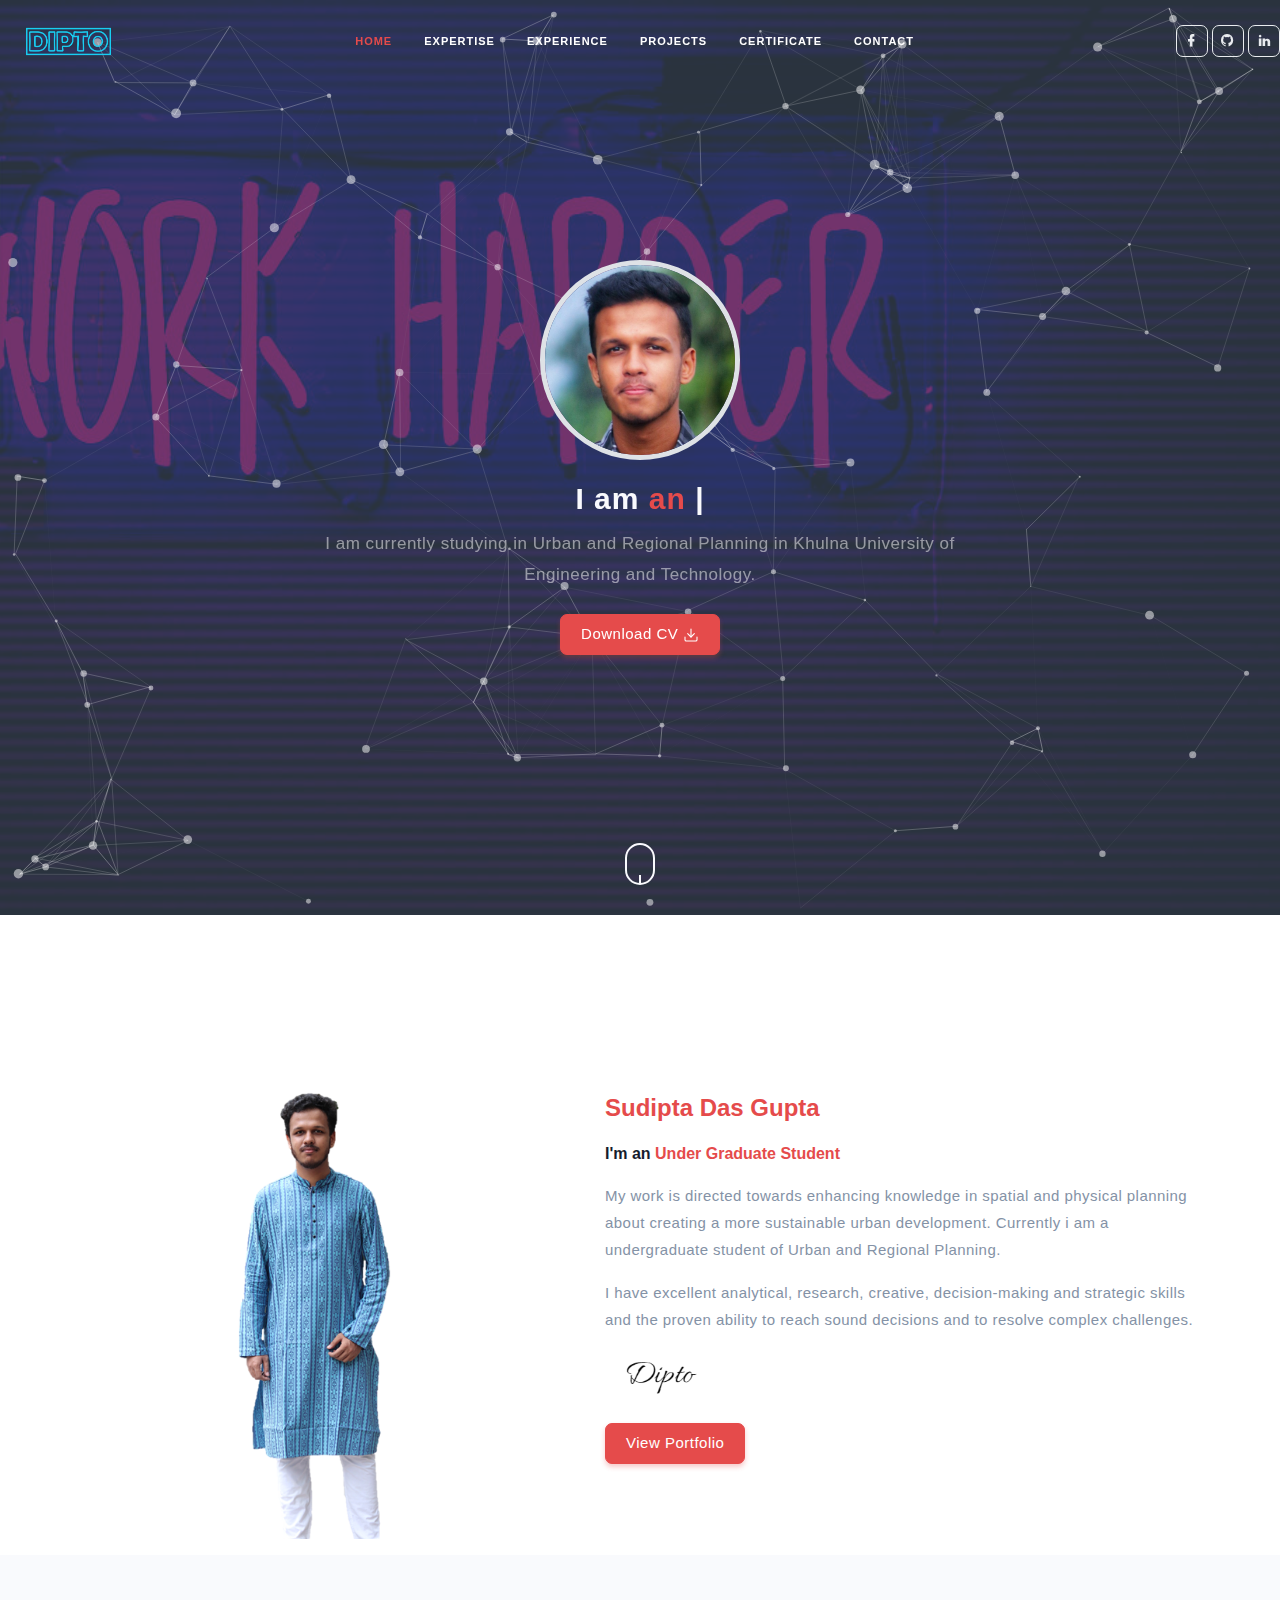
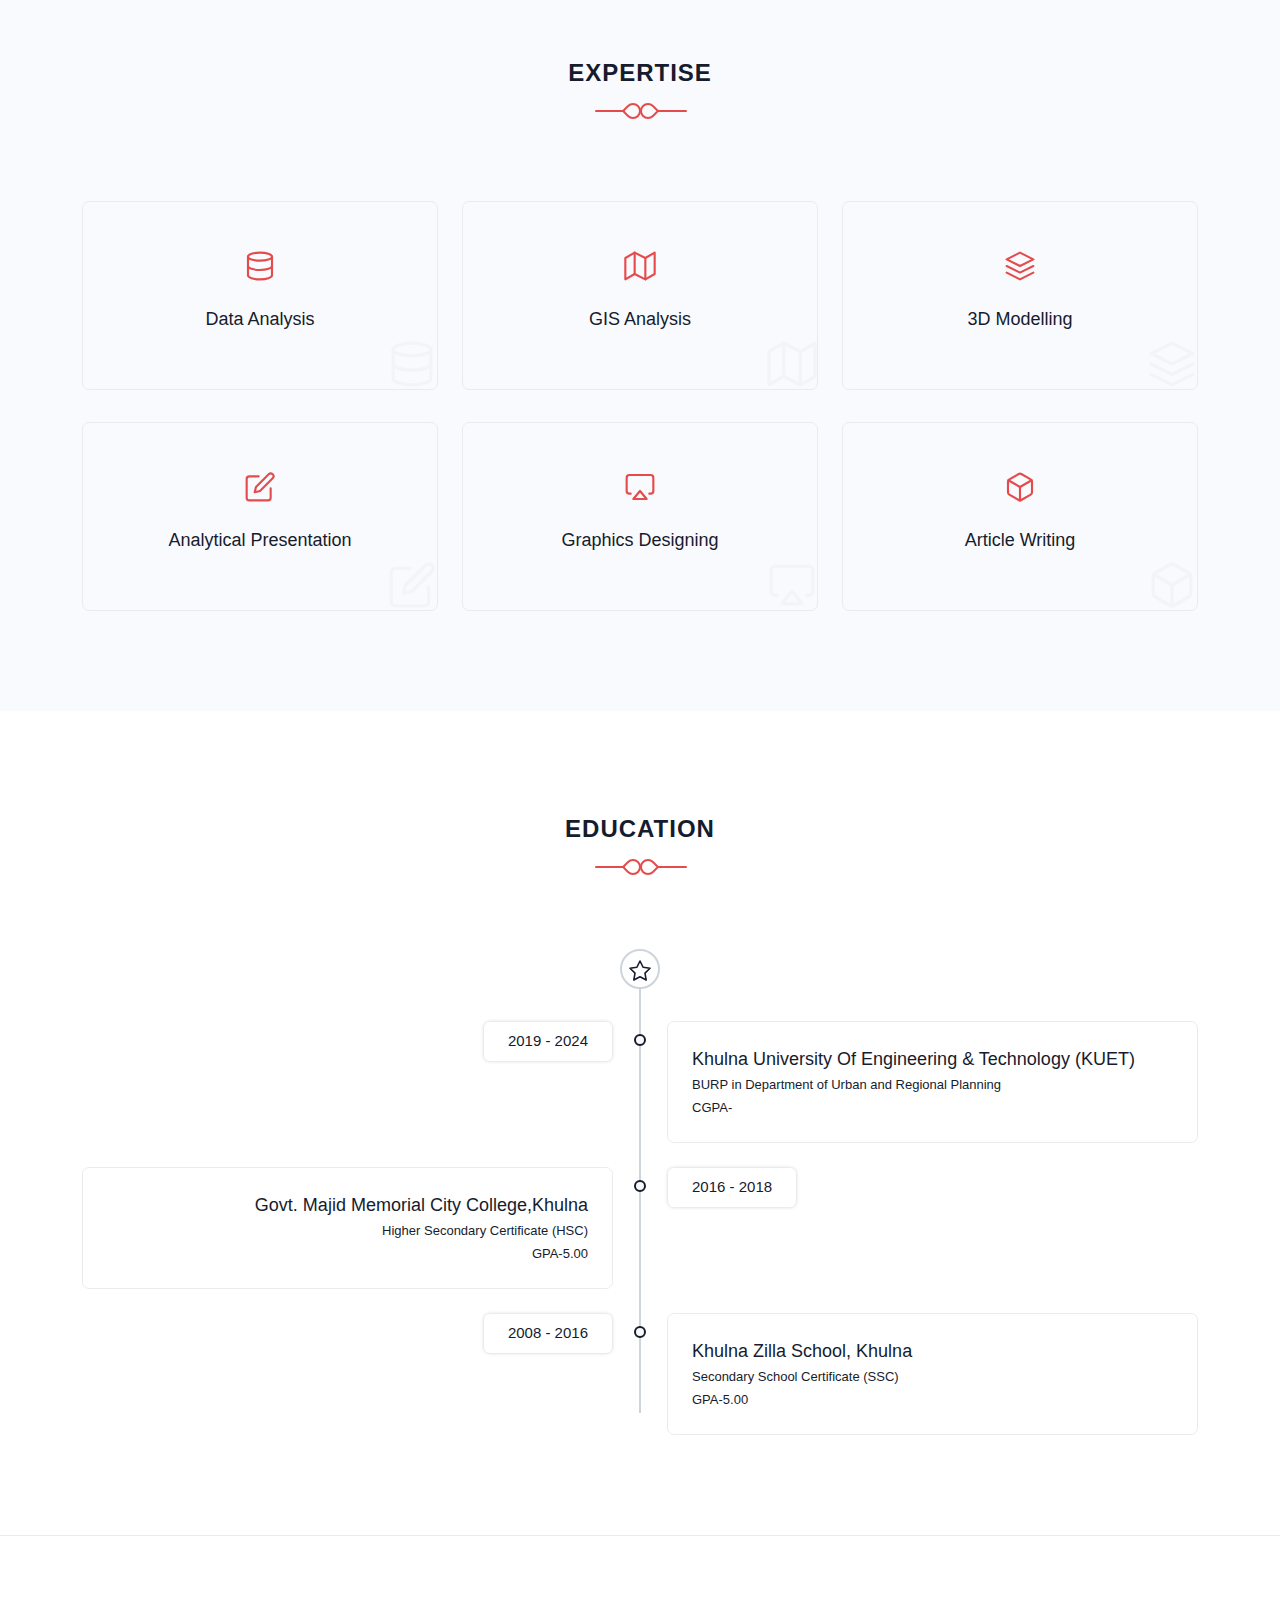
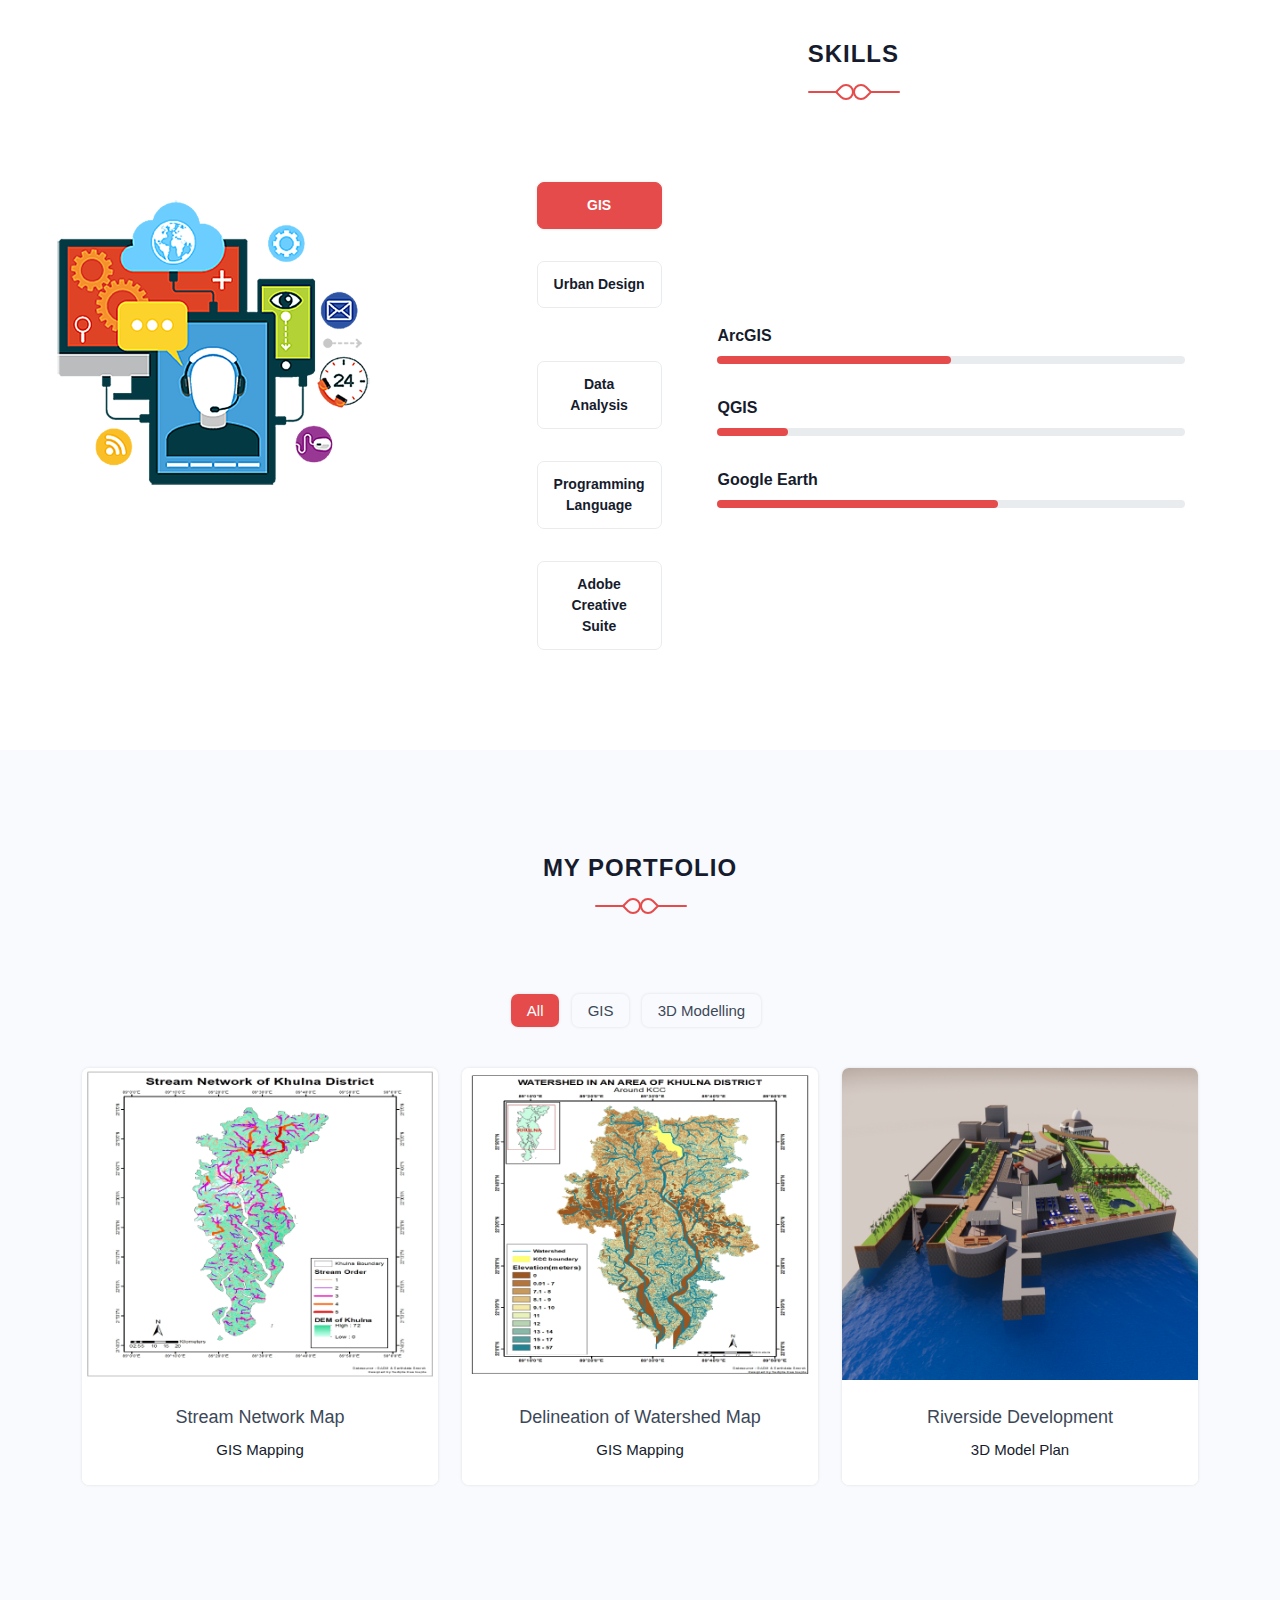
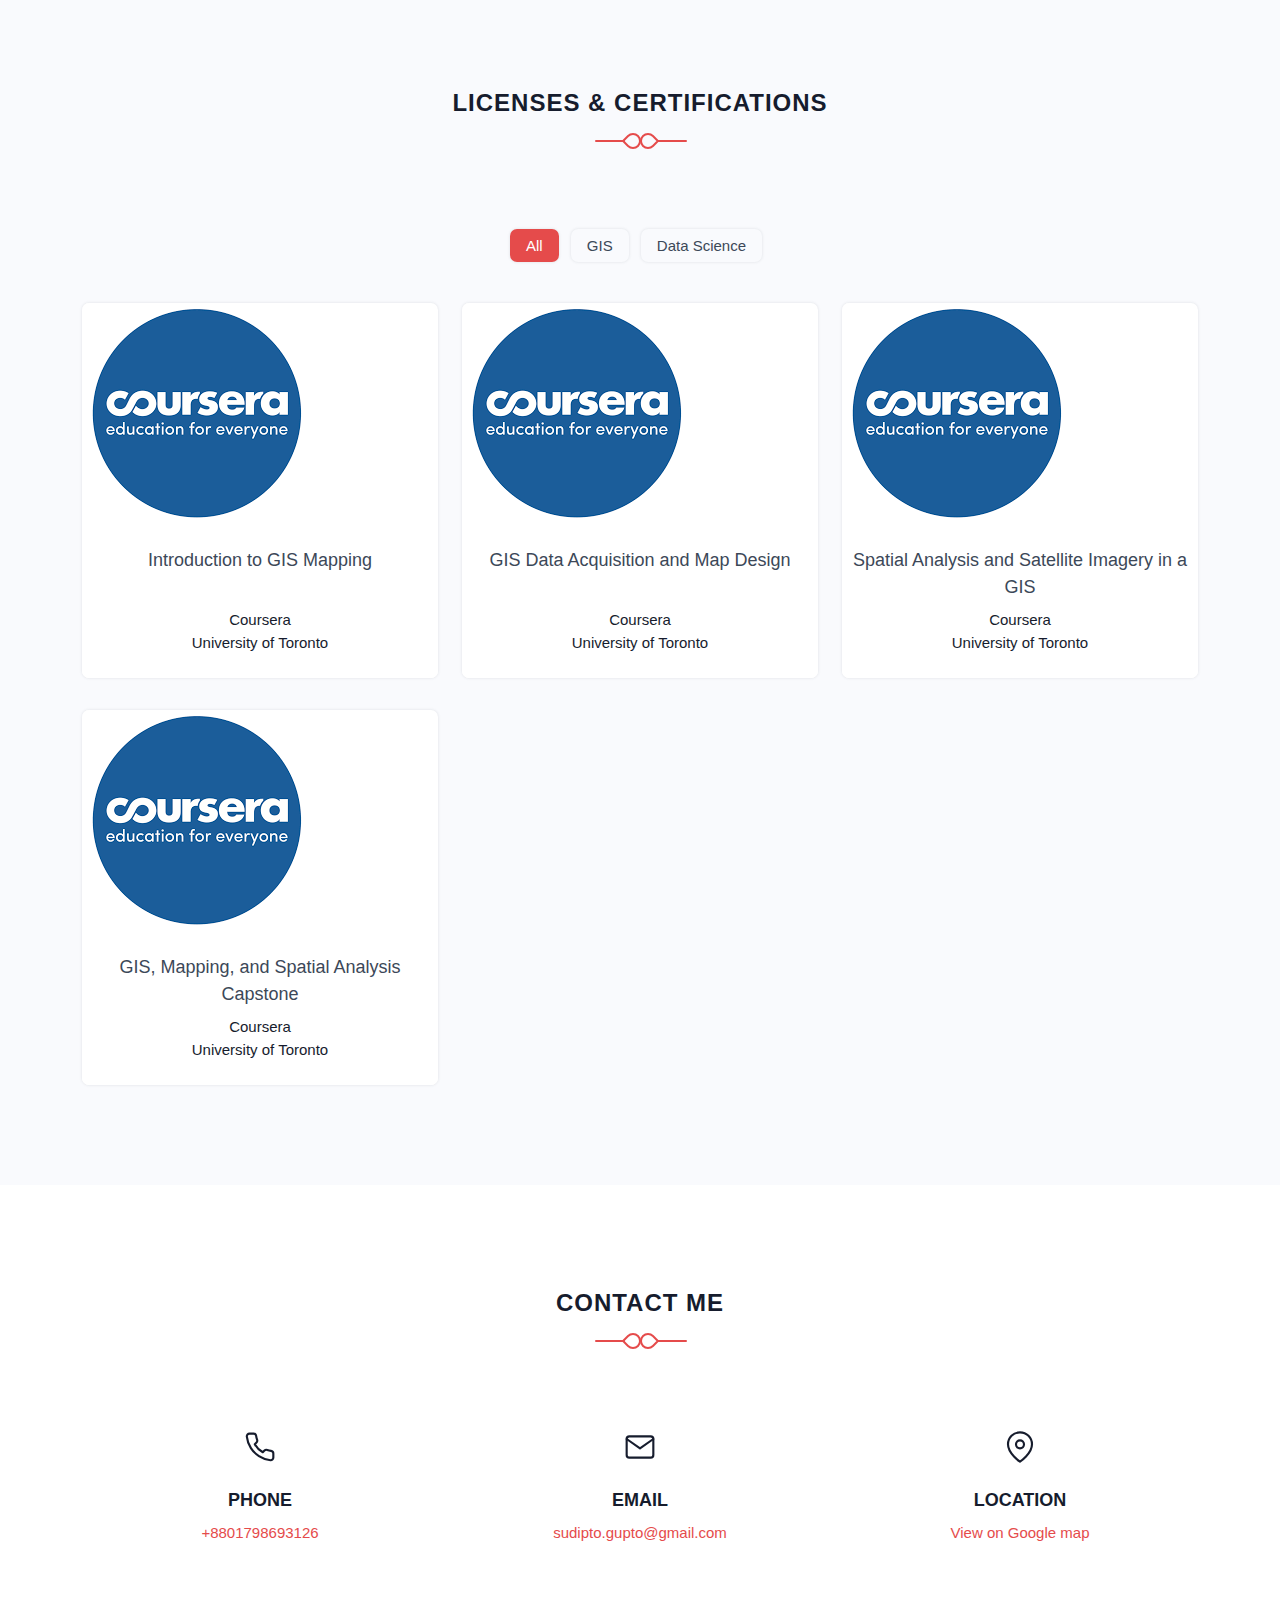
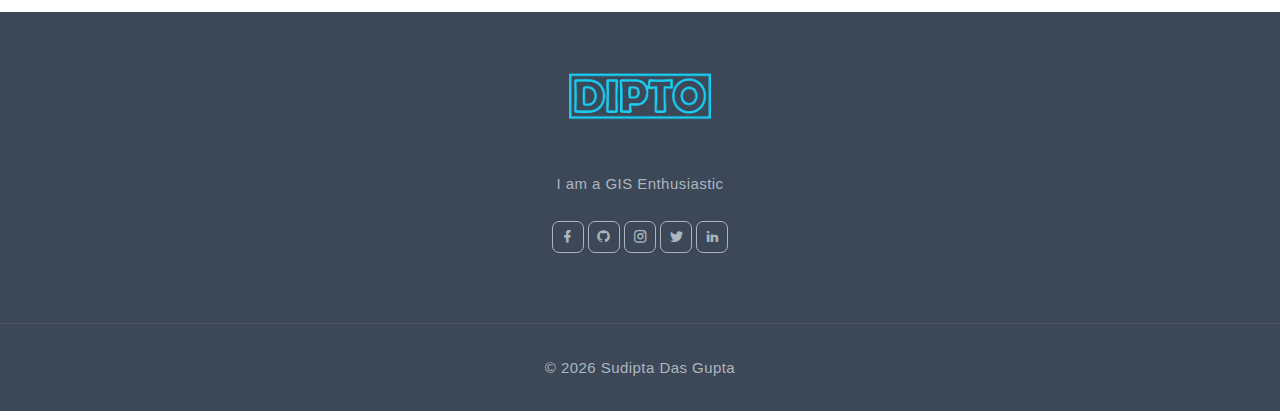
==== commit 13440e78: "top button" ====
--- a/index.html
+++ b/index.html
@@ -61,21 +61,24 @@
                             <a class="nav-link active" href="#home">Home</a>
                         </li><!--end nav item-->
                         <li class="nav-item">
-                            <a class="nav-link" href="#services">Services</a>
+                            <a class="nav-link" href="#services">Expertise</a>
                         </li><!--end nav item-->
                         <li class="nav-item">
-                            <a class="nav-link" href="#resume">Resume</a>
+                            <a class="nav-link" href="#resume">Experience</a>
                         </li><!--end nav item-->
                         <li class="nav-item">
                             <a class="nav-link" href="#projects">Projects</a>
                         </li><!--end nav item-->
                         <li class="nav-item">
-                            <a class="nav-link" href="#news">Blog</a>
+                            <a class="nav-link" href="#pro">Certificate</a>
+                        </li><!--end nav item-->
+                        <!-- <li class="nav-item">
+                            <a class="nav-link" href="#news">Blog</a> -->
                         </li><!--end nav item-->
                         <li class="nav-item">
                             <a class="nav-link" href="#contact">Contact</a>
                         </li><!--end nav item-->
-                        <li class="nav-item dropdown">
+                        <!-- <li class="nav-item dropdown">
                             <a class="nav-link dropdown-toggle" href="#" id="navbarDropdown" role="button"
                                 data-bs-toggle="dropdown" aria-haspopup="true" aria-expanded="false">Pages
                             </a>
@@ -86,7 +89,7 @@
                                             <a class="dropdown-item" href="page-blog.html">Blog</a>
                                             <a class="dropdown-item" href="page-blog-detail.html">Blog Detail</a>
                                             <a class="dropdown-item" href="page-portfolio.html">Portfolio</a>
-                                            <a class="dropdown-item" href="page-portfolio-detail.html">Portfolio Detail</a>
+                                            <a class="dropdown-item" href="page-portfolio-detail.html">Portfolio Detail</a> -->
                                         </div><!--end col-->
                                     </div><!--end row-->
                                 </div><!--end container-->
@@ -631,7 +634,7 @@
                                                 <h6 class="font-weight-normal">ArcGIS</h6>
                                                 <div class="progress">
                                                     <div class="progress-bar position-relative bg-primary" style="width:50%;">
-                                                        <div class="progress-value d-block text-dark h6">50%</div>
+                                                        <!-- <div class="progress-value d-block text-dark h6">50%</div> -->
                                                     </div>
                                                 </div>
                                             </div><!--end process box-->
@@ -639,7 +642,7 @@
                                                 <h6 class="font-weight-normal">QGIS</h6>
                                                 <div class="progress">
                                                     <div class="progress-bar position-relative bg-primary" style="width:15%;">
-                                                        <div class="progress-value d-block text-dark h6">15%</div>
+                                                        <!-- <div class="progress-value d-block text-dark h6">15%</div> -->
                                                     </div>
                                                 </div>
                                             </div><!--end process box-->
@@ -647,7 +650,7 @@
                                                 <h6 class="font-weight-normal">Google Earth</h6>
                                                 <div class="progress">
                                                     <div class="progress-bar position-relative bg-primary" style="width:60%;">
-                                                        <div class="progress-value d-block text-dark h6">60%</div>
+                                                        <!-- <div class="progress-value d-block text-dark h6">60%</div> -->
                                                     </div>
                                                 </div>
                                             </div><!--end process box-->
@@ -660,7 +663,7 @@
                                                 <h6 class="font-weight-normal">AutoCAD</h6>
                                                 <div class="progress">
                                                     <div class="progress-bar position-relative bg-primary" style="width:30%;">
-                                                        <div class="progress-value d-block text-dark h6">30%</div>
+                                                        <!-- <div class="progress-value d-block text-dark h6">30%</div> -->
                                                     </div>
                                                 </div>
                                             </div><!--end process box-->
@@ -668,7 +671,7 @@
                                                 <h6 class="font-weight-normal">SketchUP</h6>
                                                 <div class="progress">
                                                     <div class="progress-bar position-relative bg-primary" style="width:45%;">
-                                                        <div class="progress-value d-block text-dark h6">45%</div>
+                                                        <!-- <div class="progress-value d-block text-dark h6">45%</div> -->
                                                     </div>
                                                 </div>
                                             </div><!--end process box-->
@@ -693,7 +696,7 @@
                                                 <h6 class="font-weight-normal">R</h6>
                                                 <div class="progress">
                                                     <div class="progress-bar position-relative bg-primary" style="width:20%;">
-                                                        <div class="progress-value d-block text-dark h6">20%</div>
+                                                        <!-- <div class="progress-value d-block text-dark h6">20%</div> -->
                                                     </div>
                                                 </div>
                                             </div><!--end process box-->
@@ -701,7 +704,7 @@
                                                 <h6 class="font-weight-normal">Python</h6>
                                                 <div class="progress">
                                                     <div class="progress-bar position-relative bg-primary" style="width:15%;">
-                                                        <div class="progress-value d-block text-dark h6">15%</div>
+                                                        <!-- <div class="progress-value d-block text-dark h6">15%</div> -->
                                                     </div>
                                                 </div>
                                             </div><!--end process box-->
@@ -709,7 +712,7 @@
                                                 <h6 class="font-weight-normal">C</h6>
                                                 <div class="progress">
                                                     <div class="progress-bar position-relative bg-primary" style="width:40%;">
-                                                        <div class="progress-value d-block text-dark h6">40%</div>
+                                                        <!-- <div class="progress-value d-block text-dark h6">40%</div> -->
                                                     </div>
                                                 </div>
                                             </div><!--end process box-->
@@ -724,7 +727,7 @@
                                                 <h6 class="font-weight-normal">Illustrator</h6>
                                                 <div class="progress">
                                                     <div class="progress-bar position-relative bg-primary" style="width:60%;">
-                                                        <div class="progress-value d-block text-dark h6">60%</div>
+                                                        <!-- <div class="progress-value d-block text-dark h6">60%</div> -->
                                                     </div>
                                                 </div>
                                             </div><!--end process box-->
@@ -732,7 +735,7 @@
                                                 <h6 class="font-weight-normal">Photoshop</h6>
                                                 <div class="progress">
                                                     <div class="progress-bar position-relative bg-primary" style="width:30%;">
-                                                        <div class="progress-value d-block text-dark h6">30%</div>
+                                                        <!-- <div class="progress-value d-block text-dark h6">30%</div> -->
                                                     </div>
                                                 </div>
                                             </div><!--end process box-->
@@ -740,7 +743,7 @@
                                                 <h6 class="font-weight-normal">Premiere Pro</h6>
                                                 <div class="progress">
                                                     <div class="progress-bar position-relative bg-primary" style="width:30%;">
-                                                        <div class="progress-value d-block text-dark h6">30%</div>
+                                                        <!-- <div class="progress-value d-block text-dark h6">30%</div> -->
                                                     </div>
                                                 </div>
                                             </div><!--end process box-->
@@ -757,7 +760,7 @@
                                                 <h6 class="font-weight-normal">SPSS</h6>
                                                 <div class="progress">
                                                     <div class="progress-bar position-relative bg-primary" style="width:60%;">
-                                                        <div class="progress-value d-block text-dark h6">60%</div>
+                                                        <!-- <div class="progress-value d-block text-dark h6">60%</div> -->
                                                     </div>
                                                 </div>
                                             </div><!--end process box-->
@@ -765,7 +768,7 @@
                                                 <h6 class="font-weight-normal">MiniTab</h6>
                                                 <div class="progress">
                                                     <div class="progress-bar position-relative bg-primary" style="width:50%;">
-                                                        <div class="progress-value d-block text-dark h6">50%</div>
+                                                        <!-- <div class="progress-value d-block text-dark h6">50%</div> -->
                                                     </div>
                                                 </div>
                                             </div>
@@ -773,7 +776,7 @@
                                                 <h6 class="font-weight-normal">Excel</h6>
                                                 <div class="progress">
                                                     <div class="progress-bar position-relative bg-primary" style="width:85%;">
-                                                        <div class="progress-value d-block text-dark h6">85%</div>
+                                                        <!-- <div class="progress-value d-block text-dark h6">85%</div> -->
                                                     </div>
                                                 </div>
                                             </div>
@@ -919,11 +922,11 @@
                     </div>
                 </div> -->
 
-                <div class="row">
+                <!-- <div class="row">
                     <div class="col-lg-12 mt-4 pt-2">
                         <div class="text-center">
                             <a href="page-portfolio.html" class="btn btn-outline-primary">More works <i data-feather="refresh-cw" class="fea icon-sm"></i></a>
-                        </div>
+                        </div> -->
                     </div><!--end col-->
                 </div><!--end row-->
             </div><!--end container-->
@@ -939,7 +942,7 @@
 
 
 
-        <section class="section bg-light" id="projects">
+        <section class="section bg-light" id="pro">
             <div class="container">
                 <div class="row justify-content-center">
                     <div class="col-12 text-center">
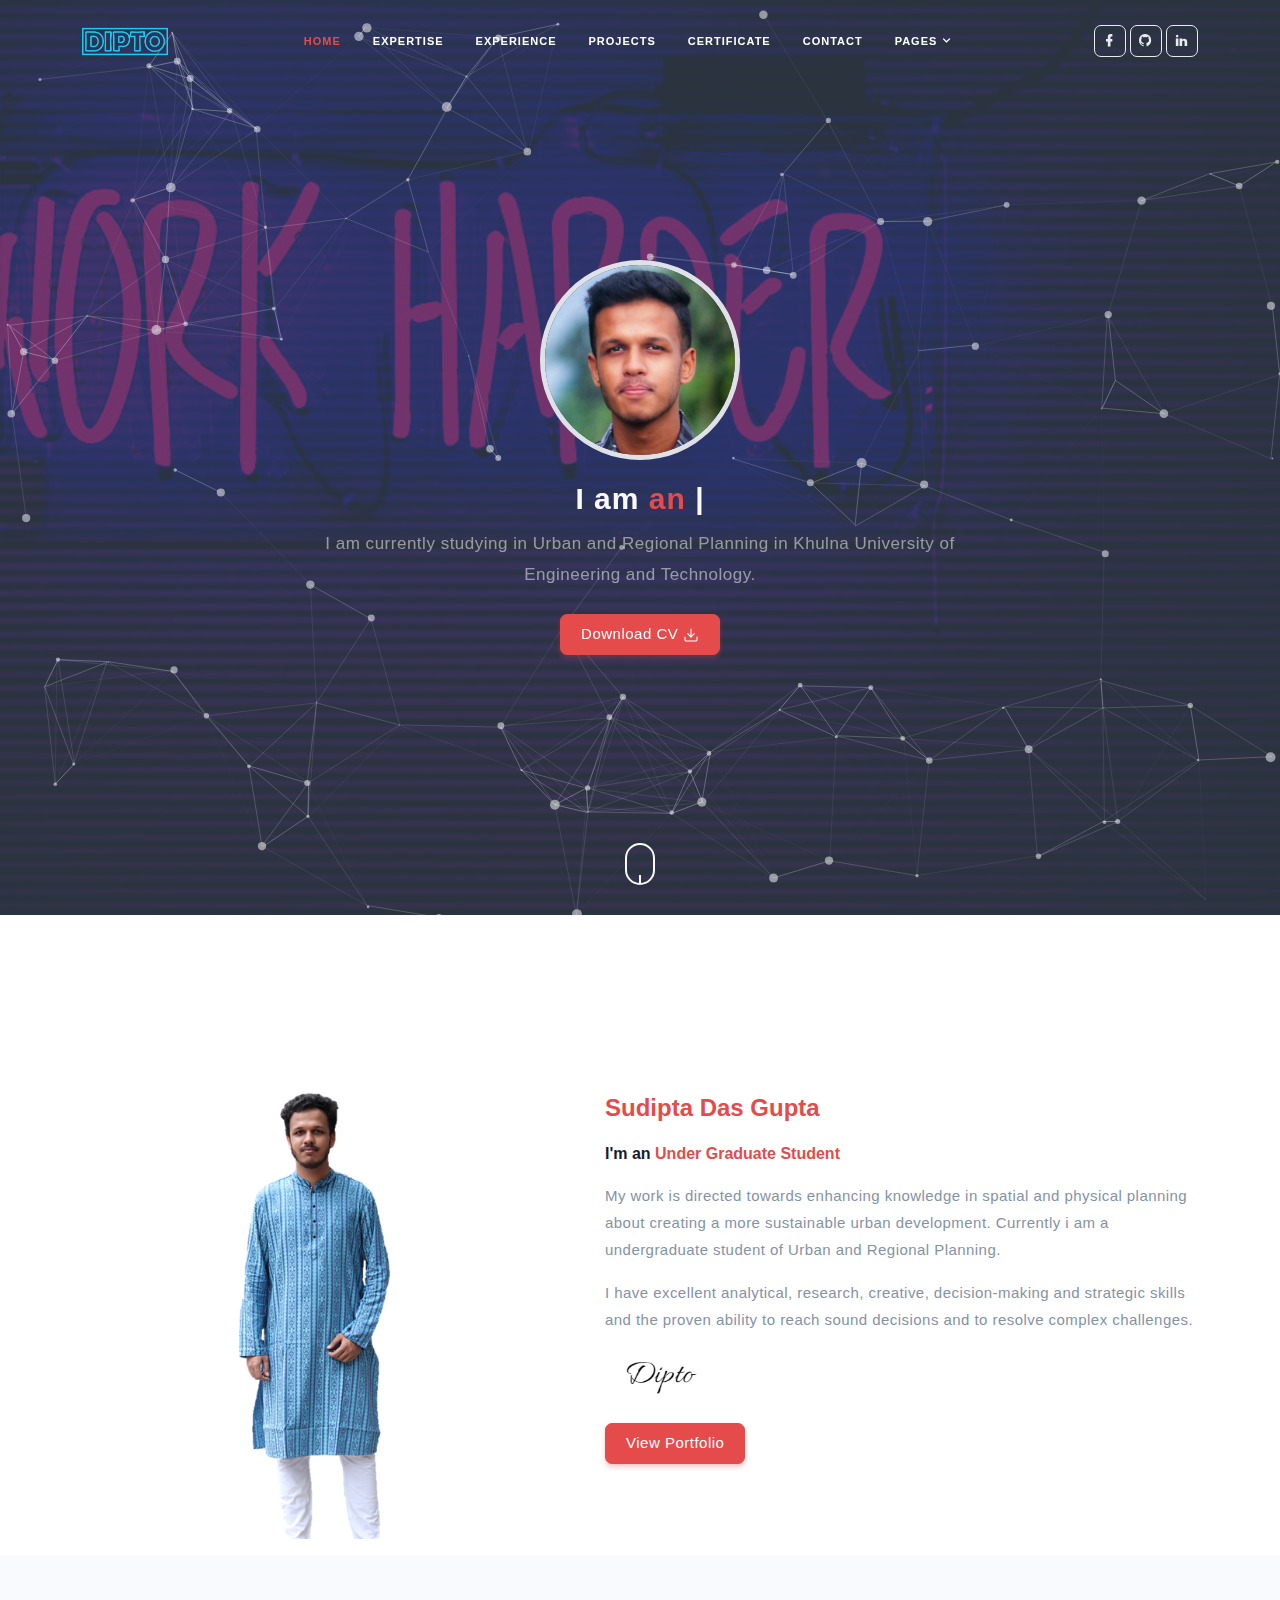
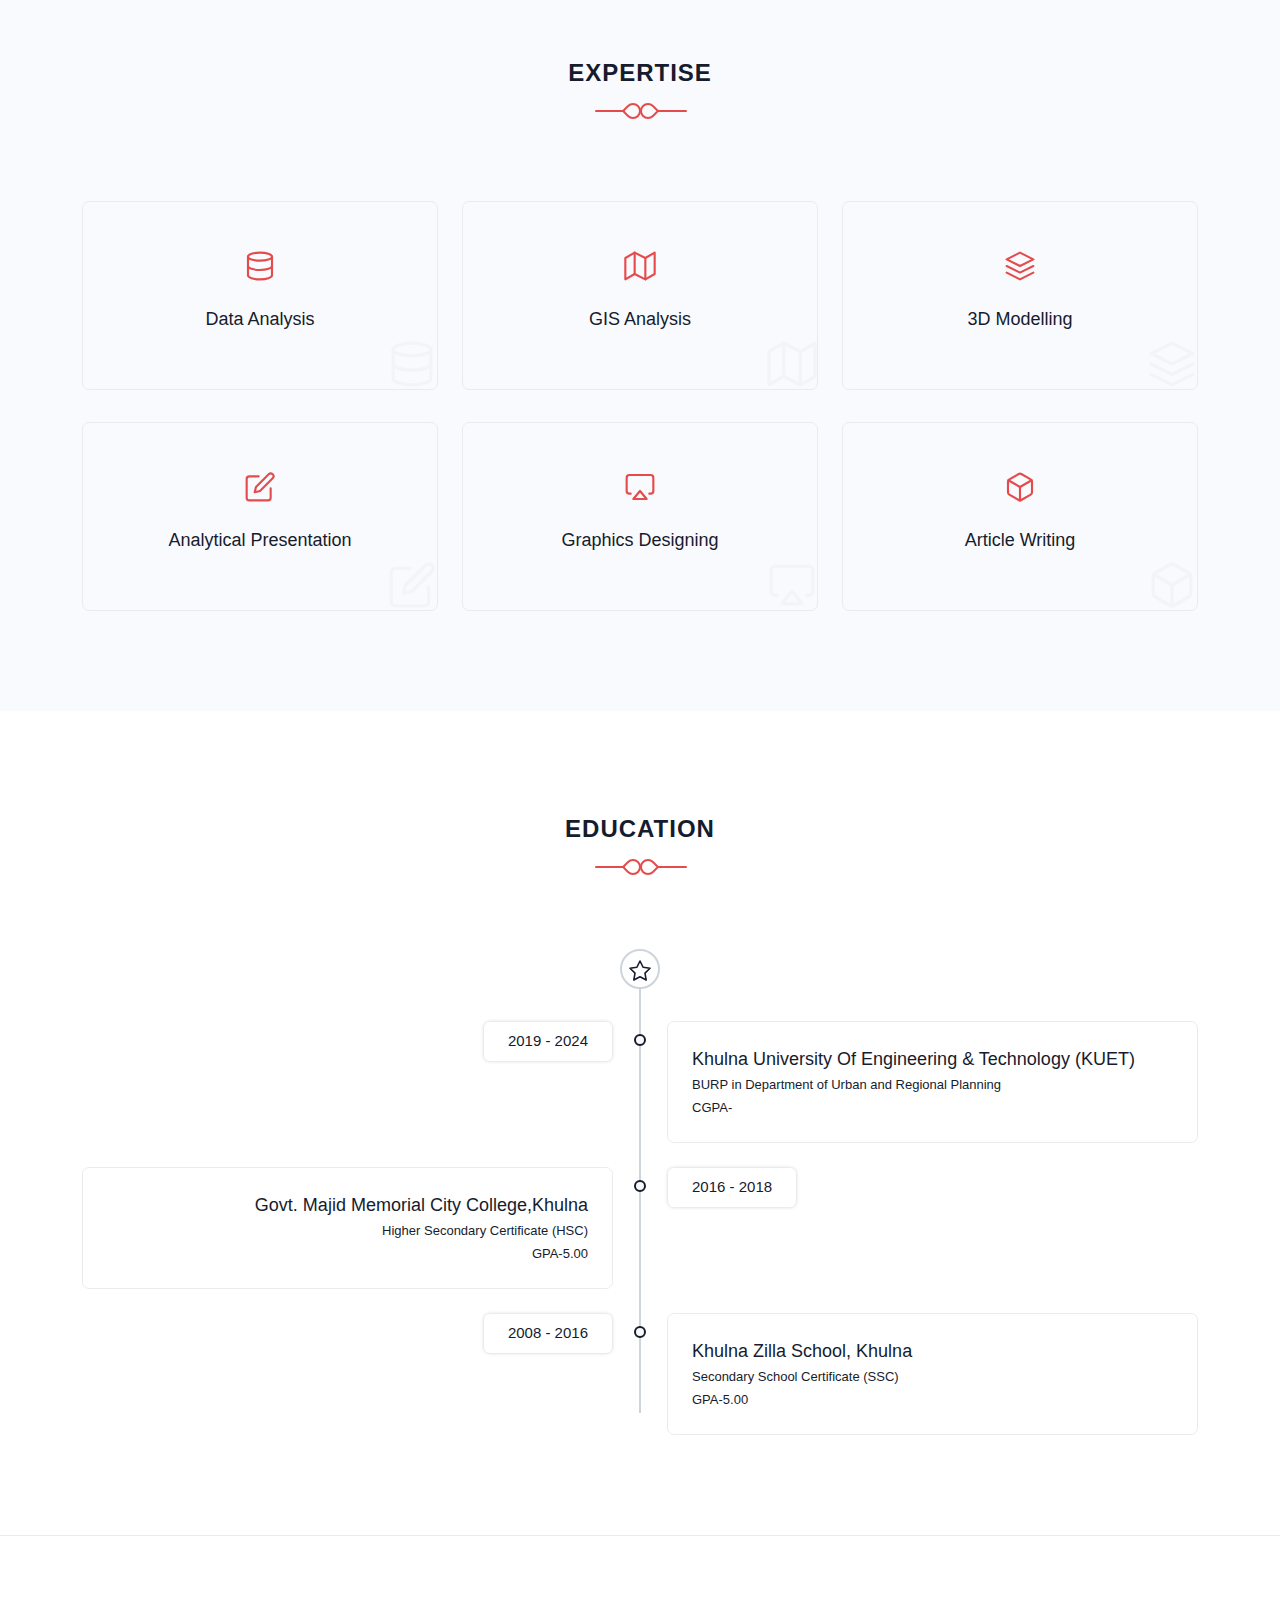
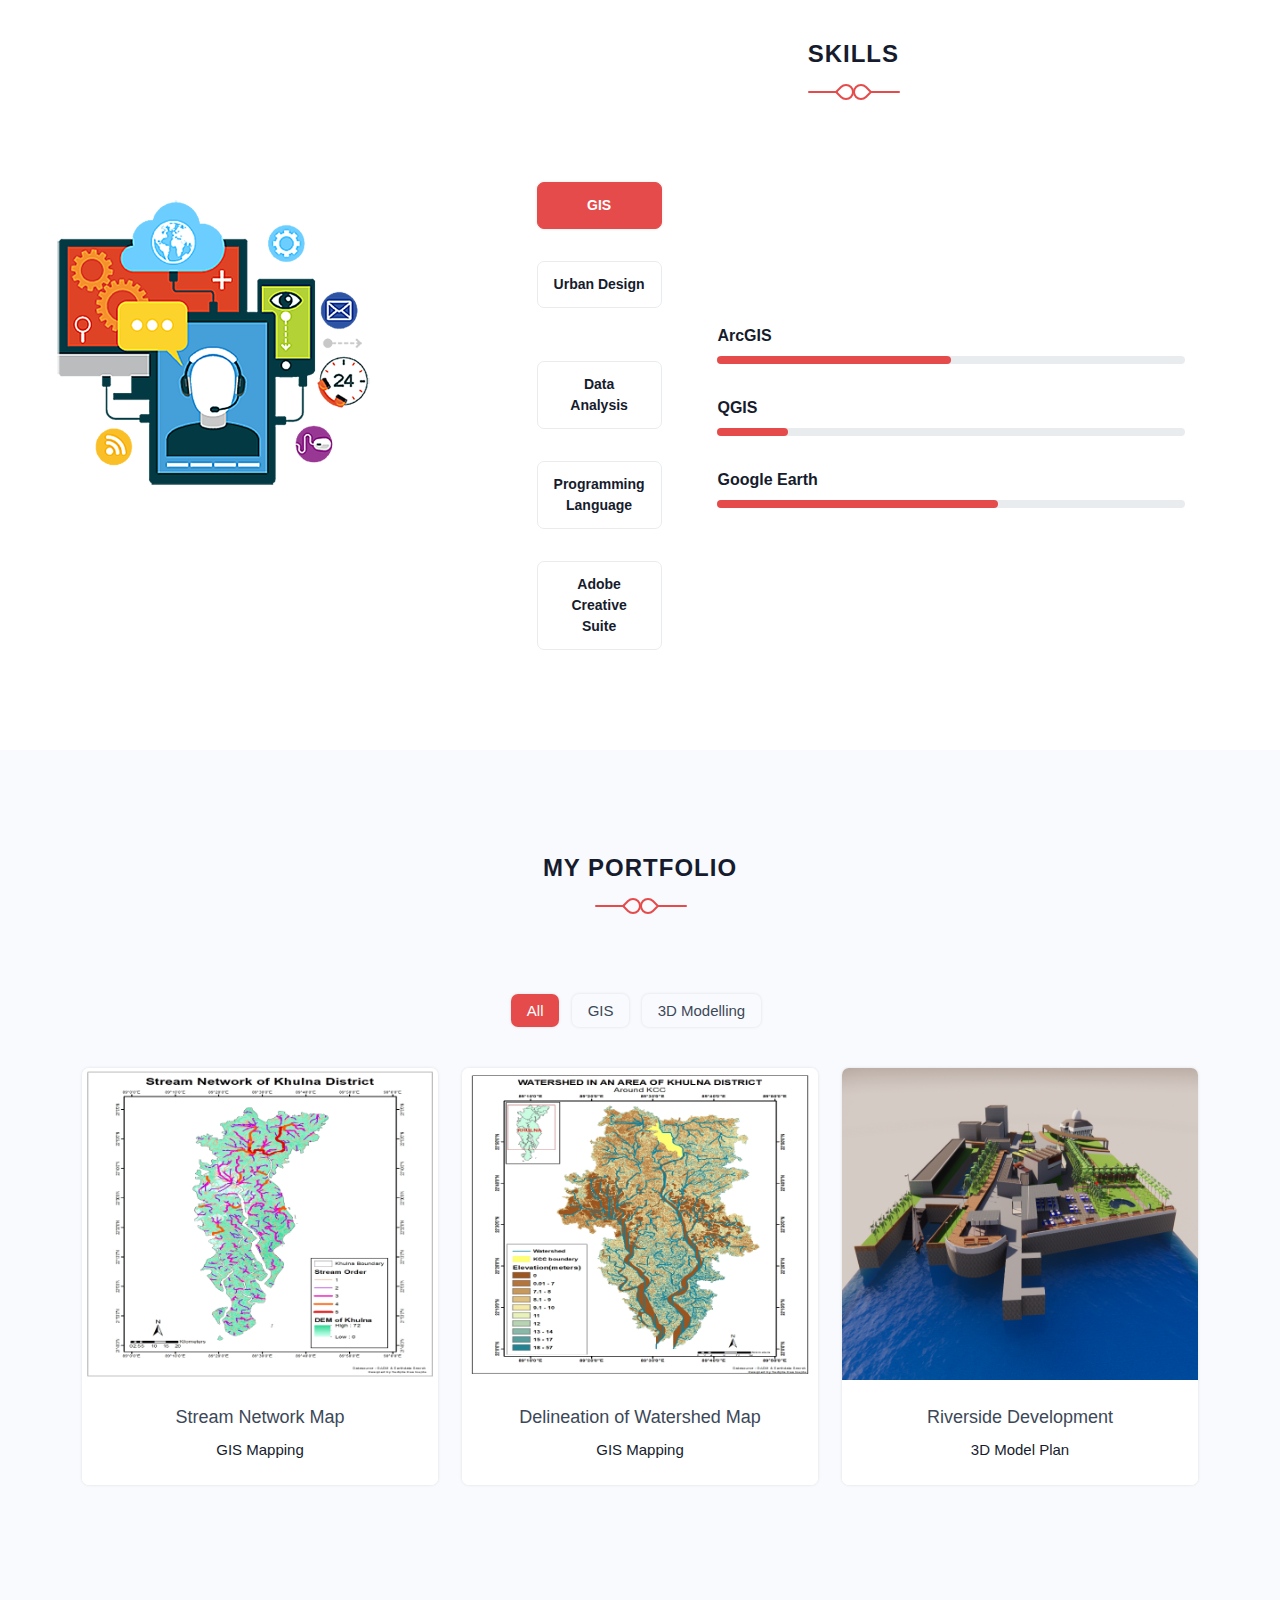
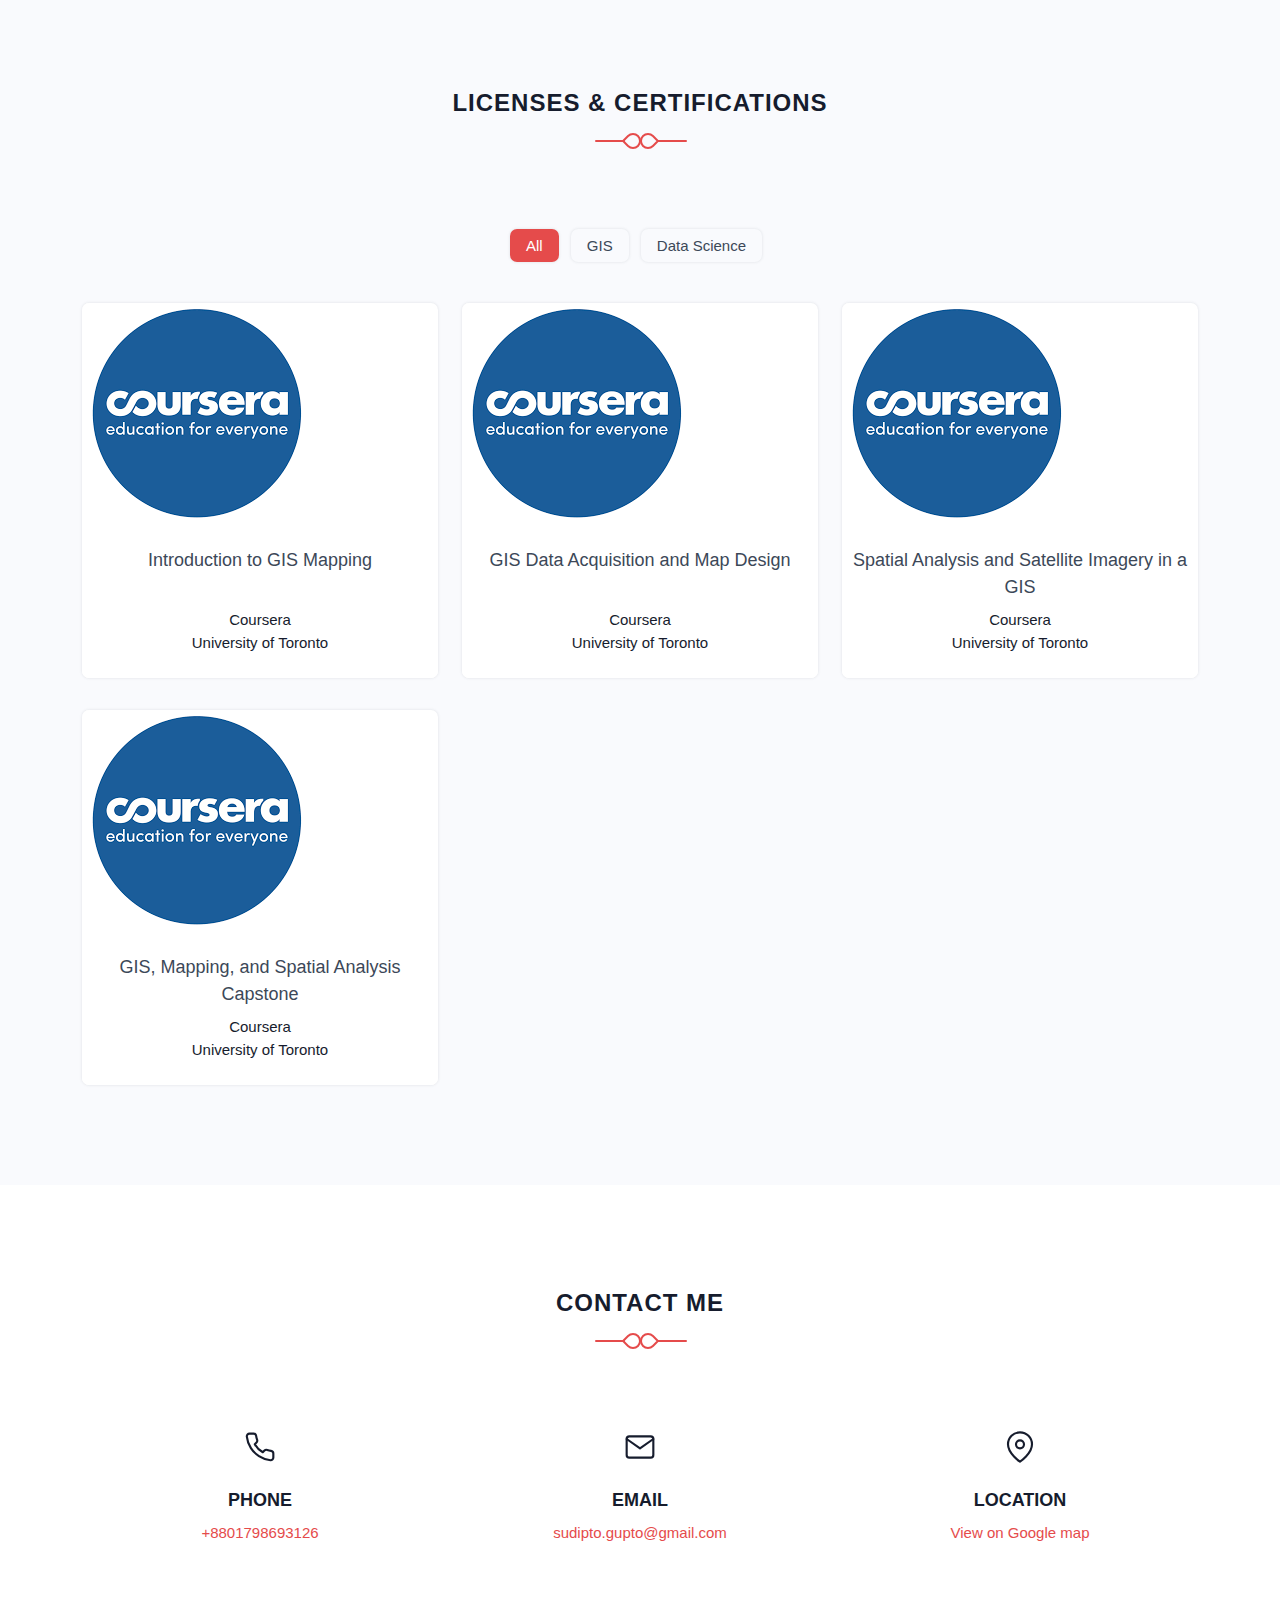
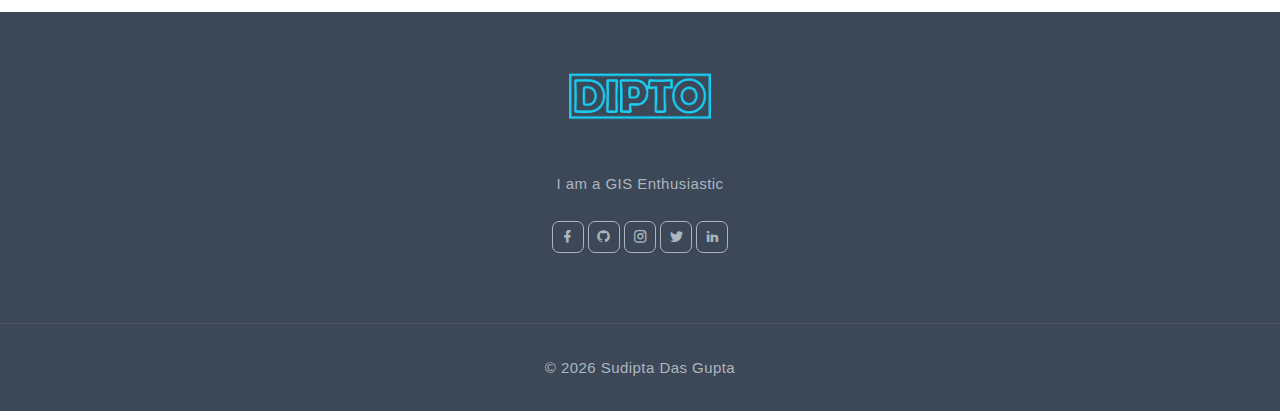
==== commit 38bf5948: "index" ====
--- a/index.html
+++ b/index.html
@@ -78,7 +78,7 @@
                         <li class="nav-item">
                             <a class="nav-link" href="#contact">Contact</a>
                         </li><!--end nav item-->
-                        <!-- <li class="nav-item dropdown">
+                        <li class="nav-item dropdown">
                             <a class="nav-link dropdown-toggle" href="#" id="navbarDropdown" role="button"
                                 data-bs-toggle="dropdown" aria-haspopup="true" aria-expanded="false">Pages
                             </a>
@@ -86,10 +86,10 @@
                                 <div class="container mx-0 mx-md-0">
                                     <div class="row">
                                         <div class="col-md-12">
-                                            <a class="dropdown-item" href="page-blog.html">Blog</a>
+                                            <!-- <a class="dropdown-item" href="page-blog.html">Blog</a>
                                             <a class="dropdown-item" href="page-blog-detail.html">Blog Detail</a>
-                                            <a class="dropdown-item" href="page-portfolio.html">Portfolio</a>
-                                            <a class="dropdown-item" href="page-portfolio-detail.html">Portfolio Detail</a> -->
+                                            <a class="dropdown-item" href="page-portfolio.html">Portfolio</a> -->
+                                            <a class="dropdown-item" href="page-portfolio-detail.html">Portfolio Detail</a>
                                         </div><!--end col-->
                                     </div><!--end row-->
                                 </div><!--end container-->
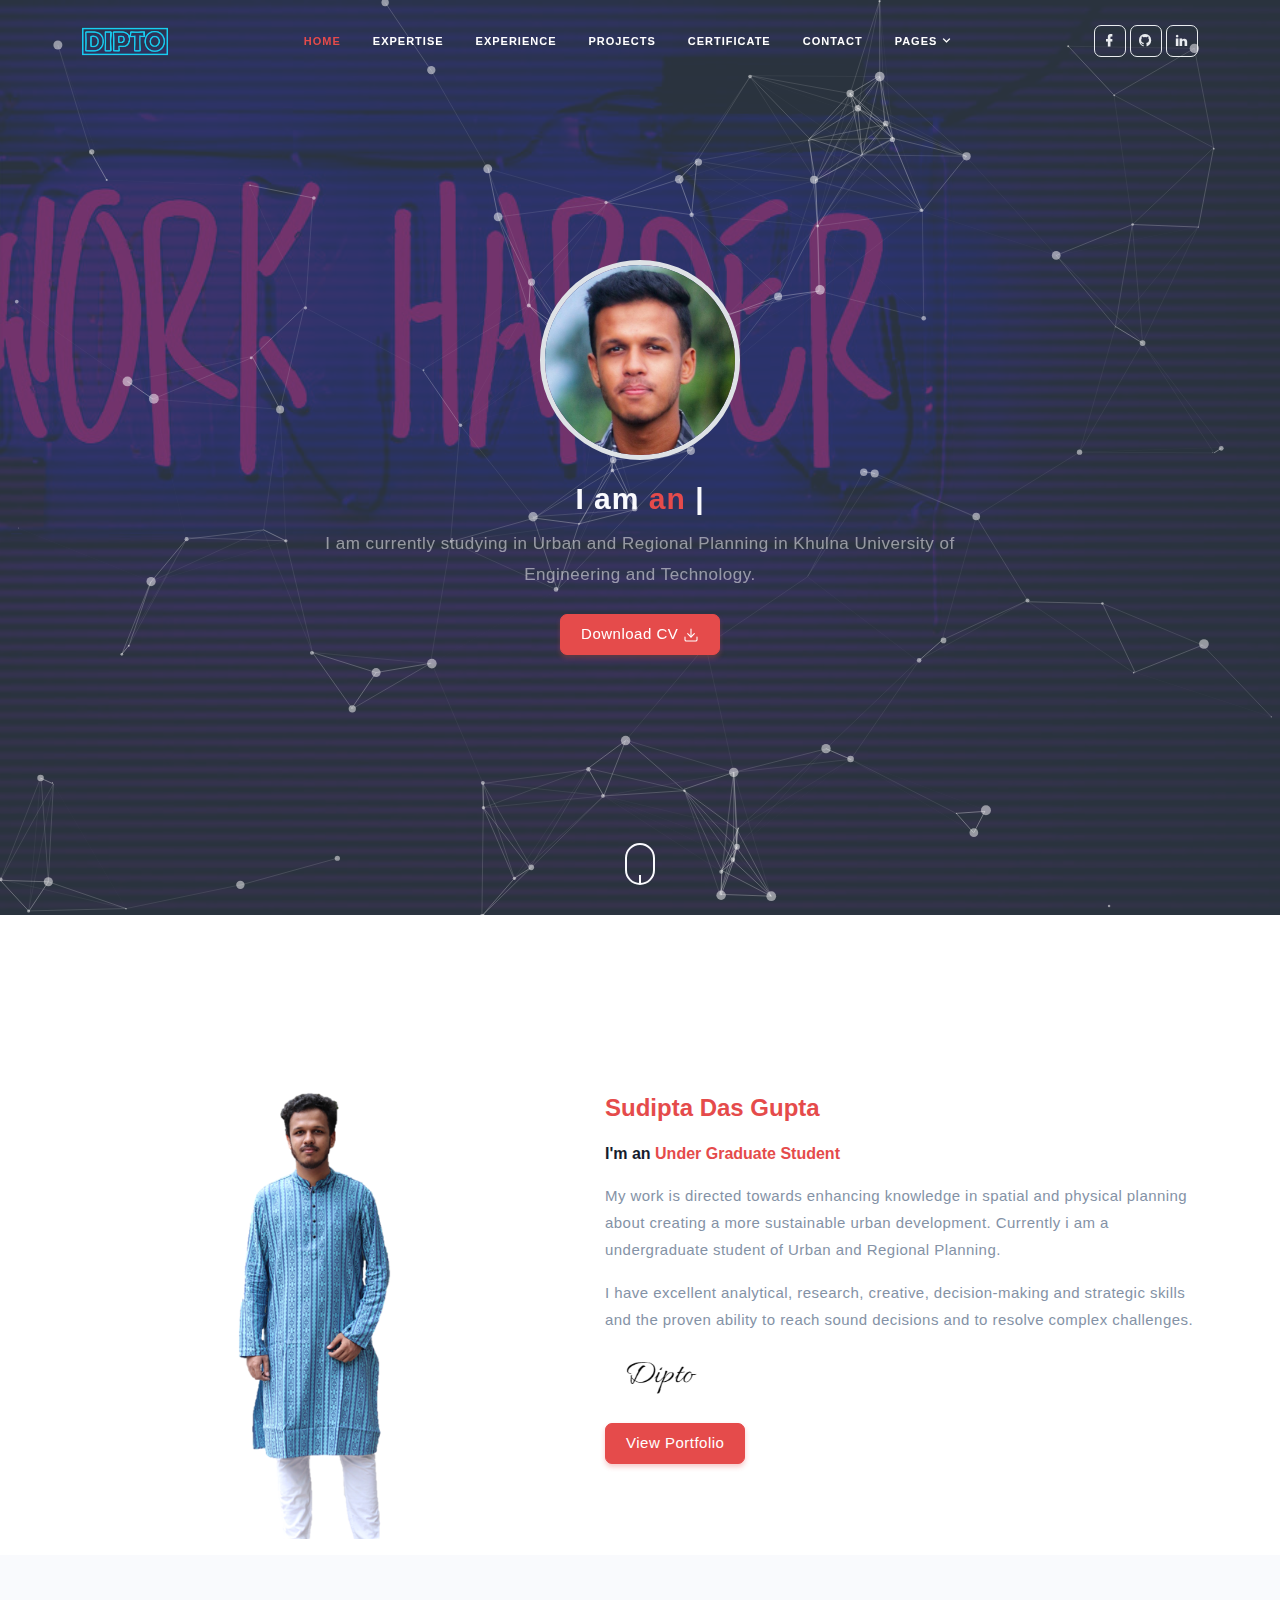
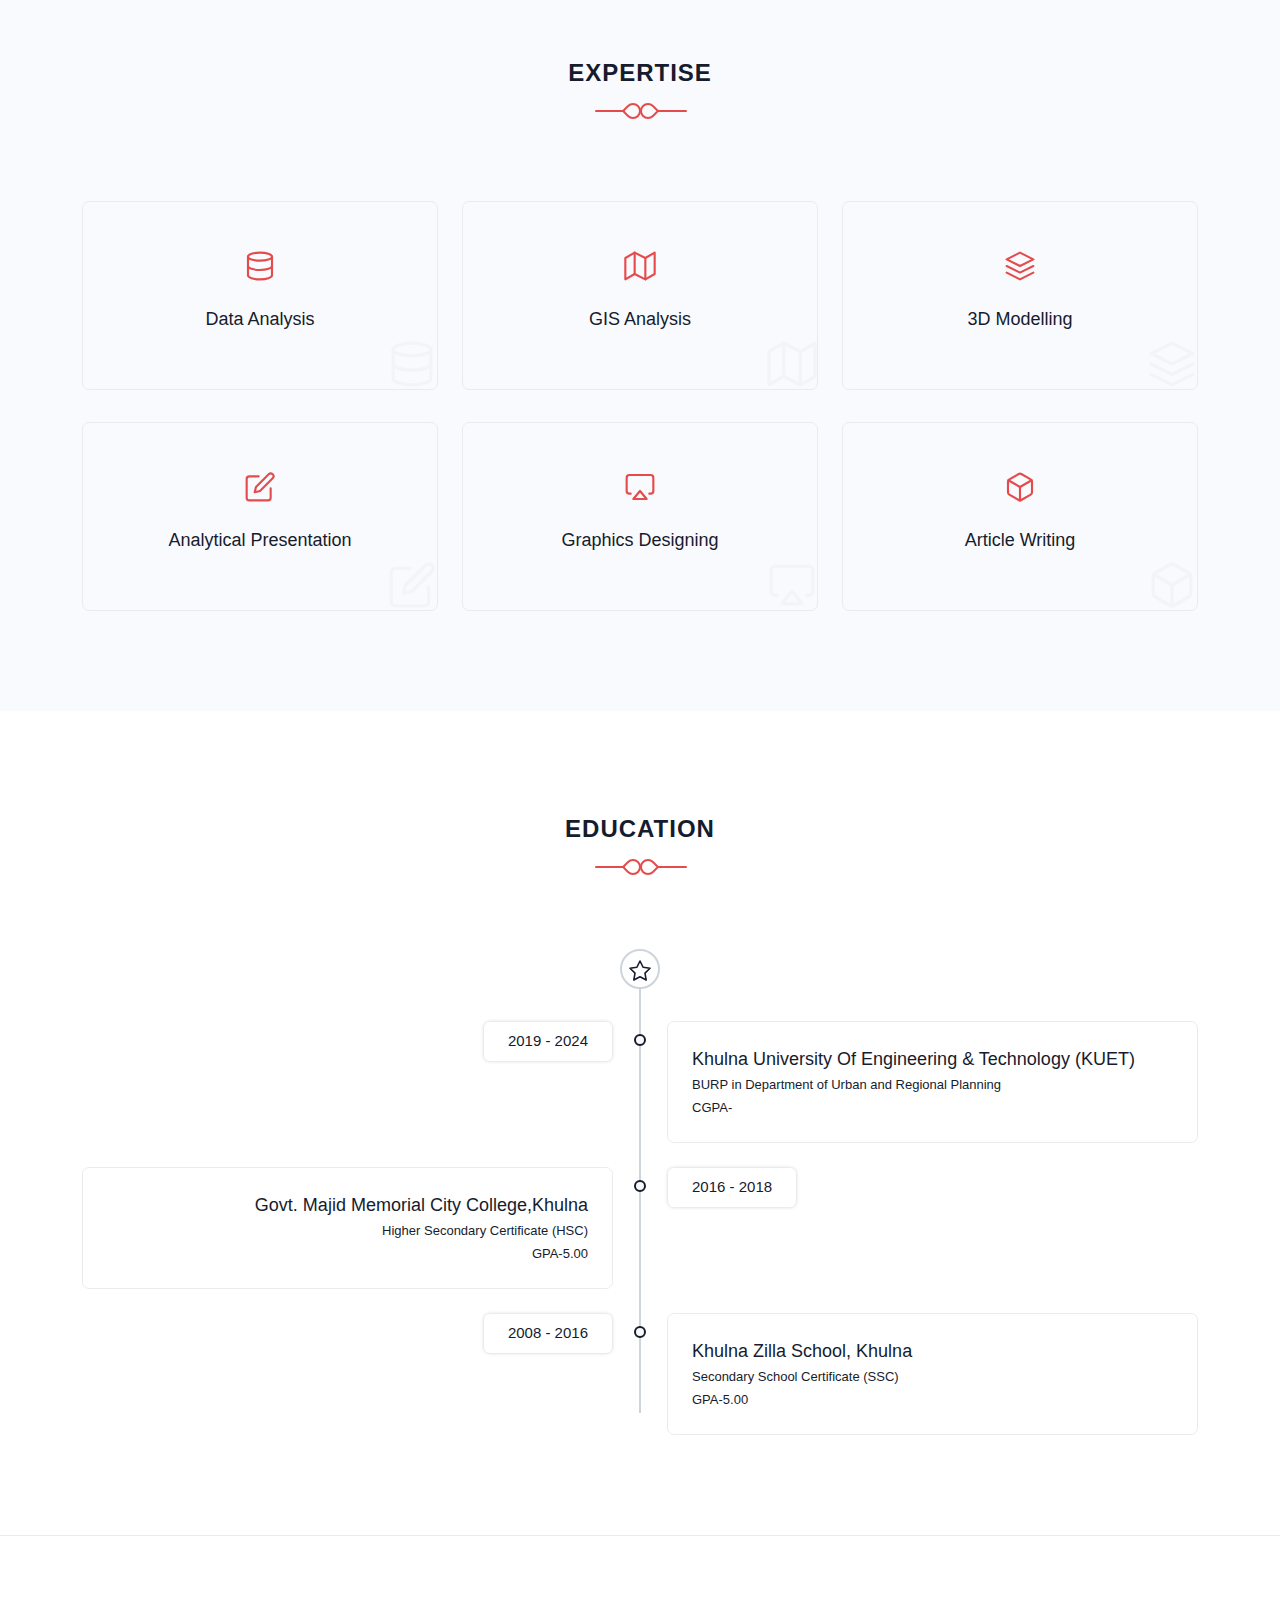
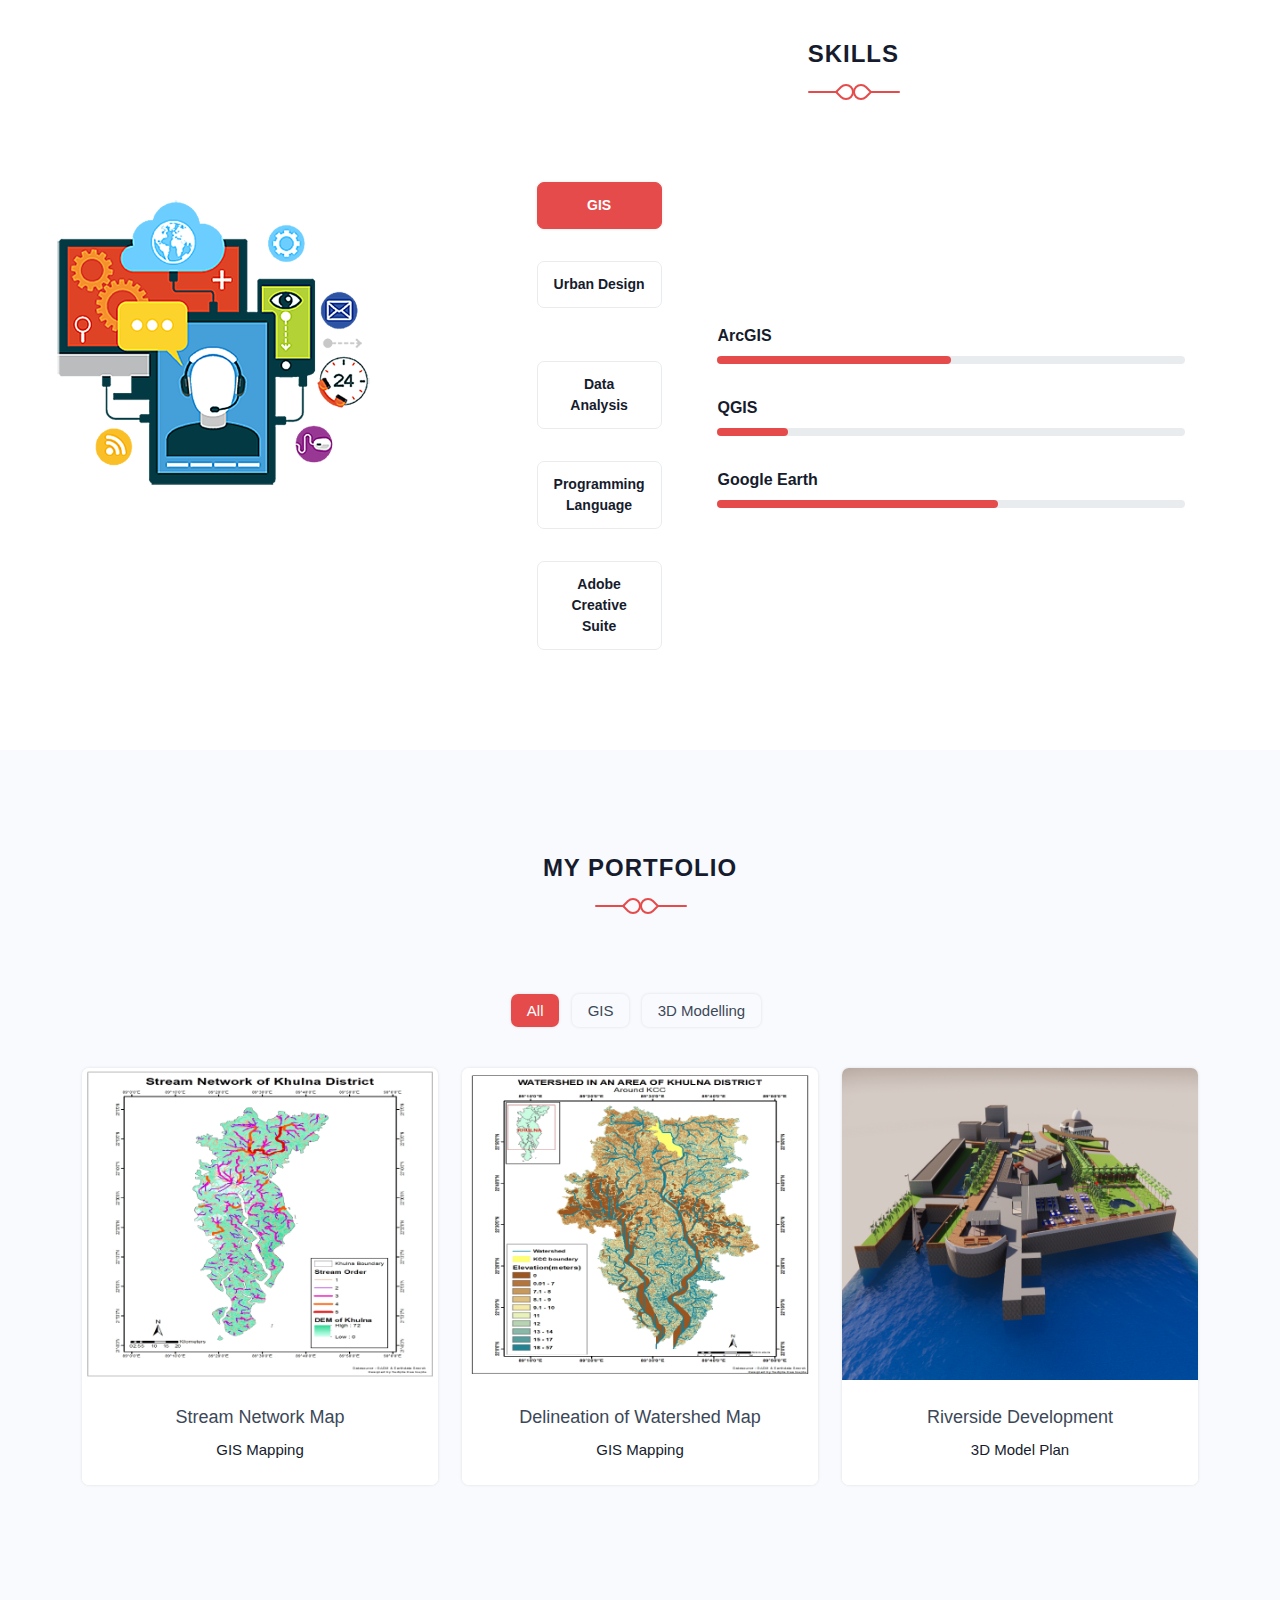
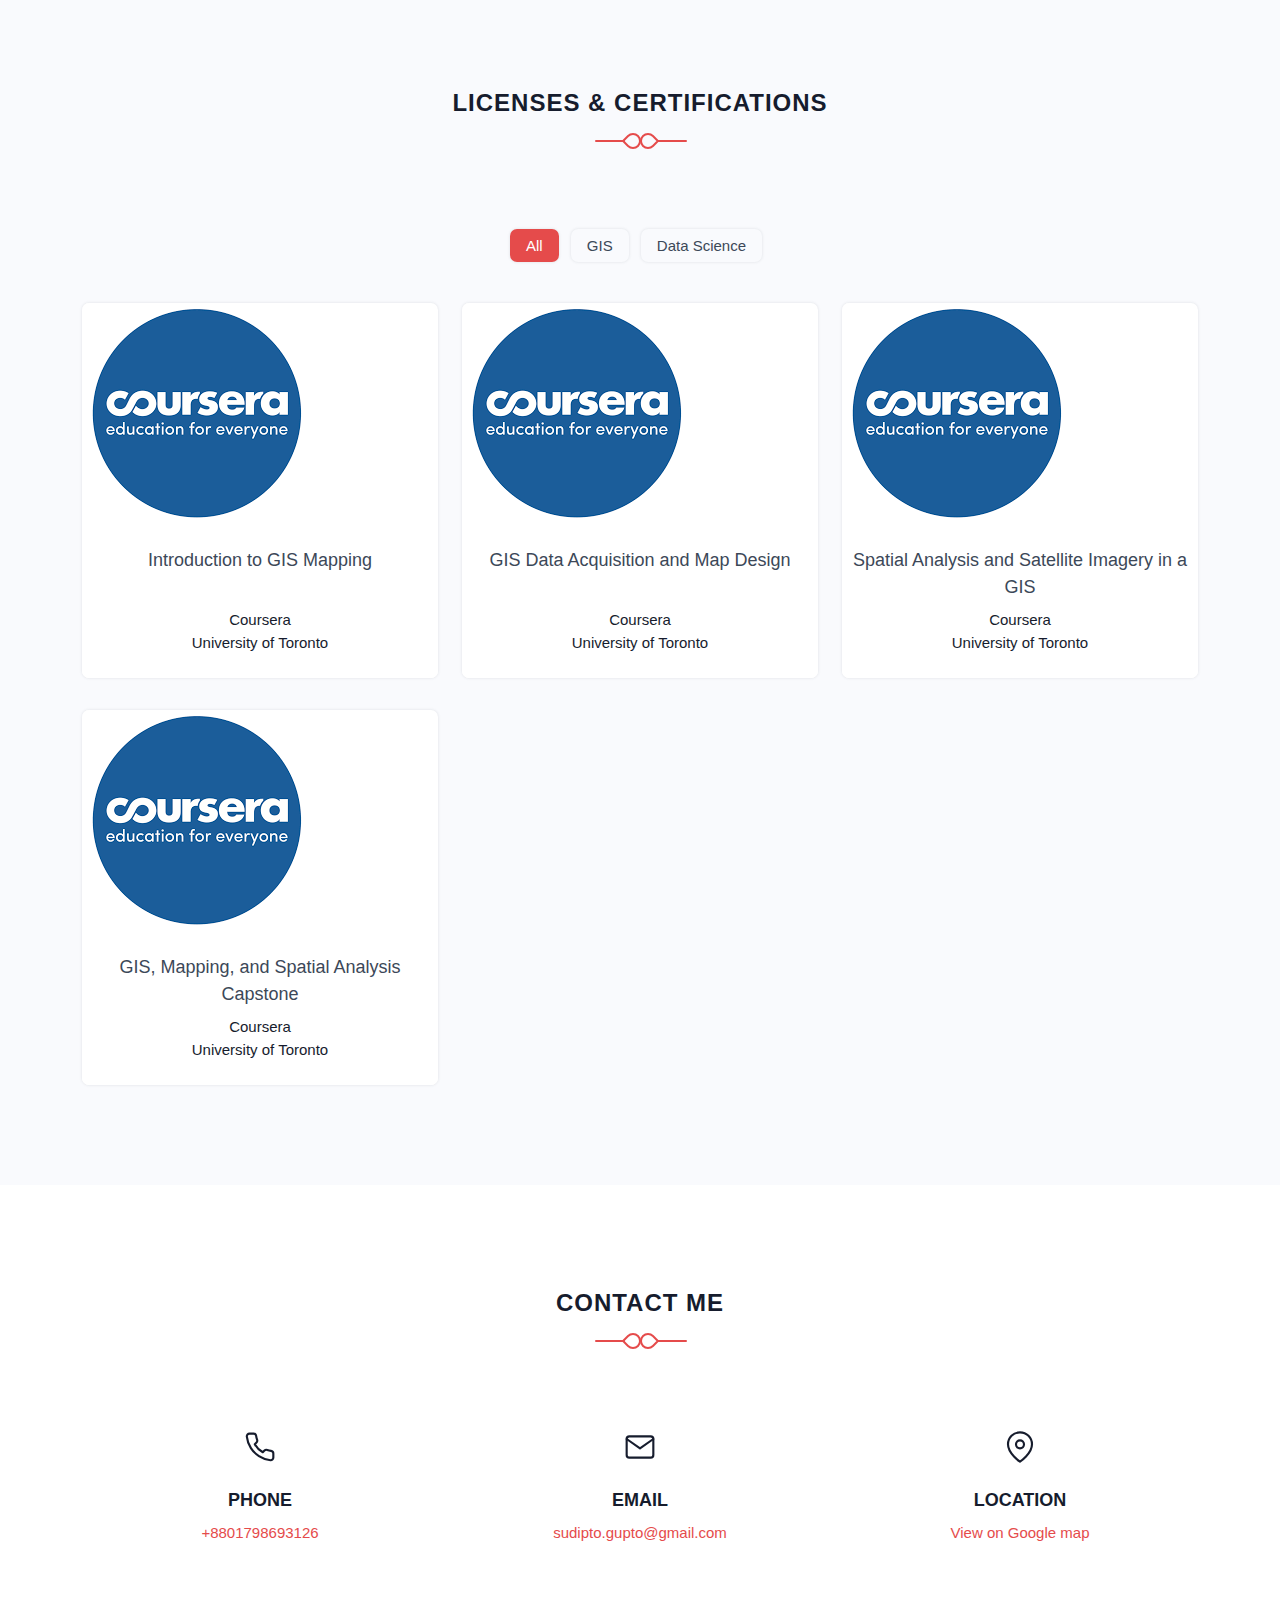
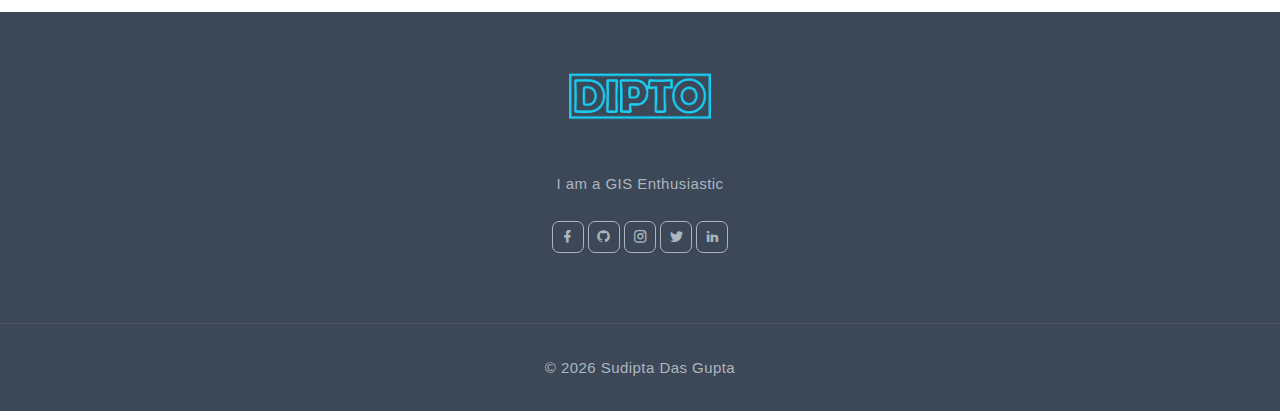
==== commit 1008fbb3: "port detail" ====
--- a/index.html
+++ b/index.html
@@ -86,9 +86,9 @@
                                 <div class="container mx-0 mx-md-0">
                                     <div class="row">
                                         <div class="col-md-12">
-                                            <!-- <a class="dropdown-item" href="page-blog.html">Blog</a>
-                                            <a class="dropdown-item" href="page-blog-detail.html">Blog Detail</a>
-                                            <a class="dropdown-item" href="page-portfolio.html">Portfolio</a> -->
+                                            <!-- <a class="dropdown-item" href="page-blog.html">Blog</a> -->
+                                            <!-- <a class="dropdown-item" href="page-blog-detail.html">Blog Detail</a> -->
+                                            <a class="dropdown-item" href="page-portfolio.html">Portfolio</a>
                                             <a class="dropdown-item" href="page-portfolio-detail.html">Portfolio Detail</a>
                                         </div><!--end col-->
                                     </div><!--end row-->
@@ -825,7 +825,7 @@
                                 <img class="item-container img-fluid mx-auto" src="images/portfolio/stream net resize.png" alt="1" />
                                 <div class="overlay-work">
                                     <div class="work-content text-center">
-                                        <a href="javascript:void(0)" data-src="images/portfolio/stream net.jpg" data-gallery="myGal" class="text-light work-icon bg-dark d-inline-block rounded-pill mfp-image"><i data-feather="camera" class="fea icon-sm image-icon"></i></a>
+                                        <!-- <a href="javascript:void(0)" data-src="images/portfolio/stream net.jpg" data-gallery="myGal" class="text-light work-icon bg-dark d-inline-block rounded-pill mfp-image"><i data-feather="camera" class="fea icon-sm image-icon"></i></a> -->
                                     </div>
                                 </div>
                             </div>
@@ -842,7 +842,7 @@
                                 <img class="item-container img-fluid mx-auto" src="images/portfolio/dem resize.png" alt="1" />
                                 <div class="overlay-work">
                                     <div class="work-content text-center">
-                                        <a href="javascript:void(0)" data-src="images/portfolio/dem.jpg" data-gallery="myGal" class="text-light work-icon bg-dark d-inline-block rounded-pill mfp-image"><i data-feather="camera" class="fea icon-sm image-icon"></i></a>
+                                        <!-- <a href="javascript:void(0)" data-src="images/portfolio/dem.jpg" data-gallery="myGal" class="text-light work-icon bg-dark d-inline-block rounded-pill mfp-image"><i data-feather="camera" class="fea icon-sm image-icon"></i></a> -->
                                     </div>
                                 </div>
                             </div>
@@ -859,7 +859,7 @@
                                 <img class="item-container img-fluid mx-auto" src="images/portfolio/3dmod 1 resize.png" alt="1" />
                                 <div class="overlay-work">
                                     <div class="work-content text-center">
-                                        <a href="javascript:void(0)" data-src="images/portfolio/3dmod 1.png" data-gallery="myGal" class="text-light work-icon bg-dark d-inline-block rounded-pill mfp-image"><i data-feather="camera" class="fea icon-sm image-icon"></i></a>
+                                        <!-- <a href="javascript:void(0)" data-src="images/portfolio/3dmod 1.png" data-gallery="myGal" class="text-light work-icon bg-dark d-inline-block rounded-pill mfp-image"><i data-feather="camera" class="fea icon-sm image-icon"></i></a> -->
                                     </div>
                                 </div>
                             </div>
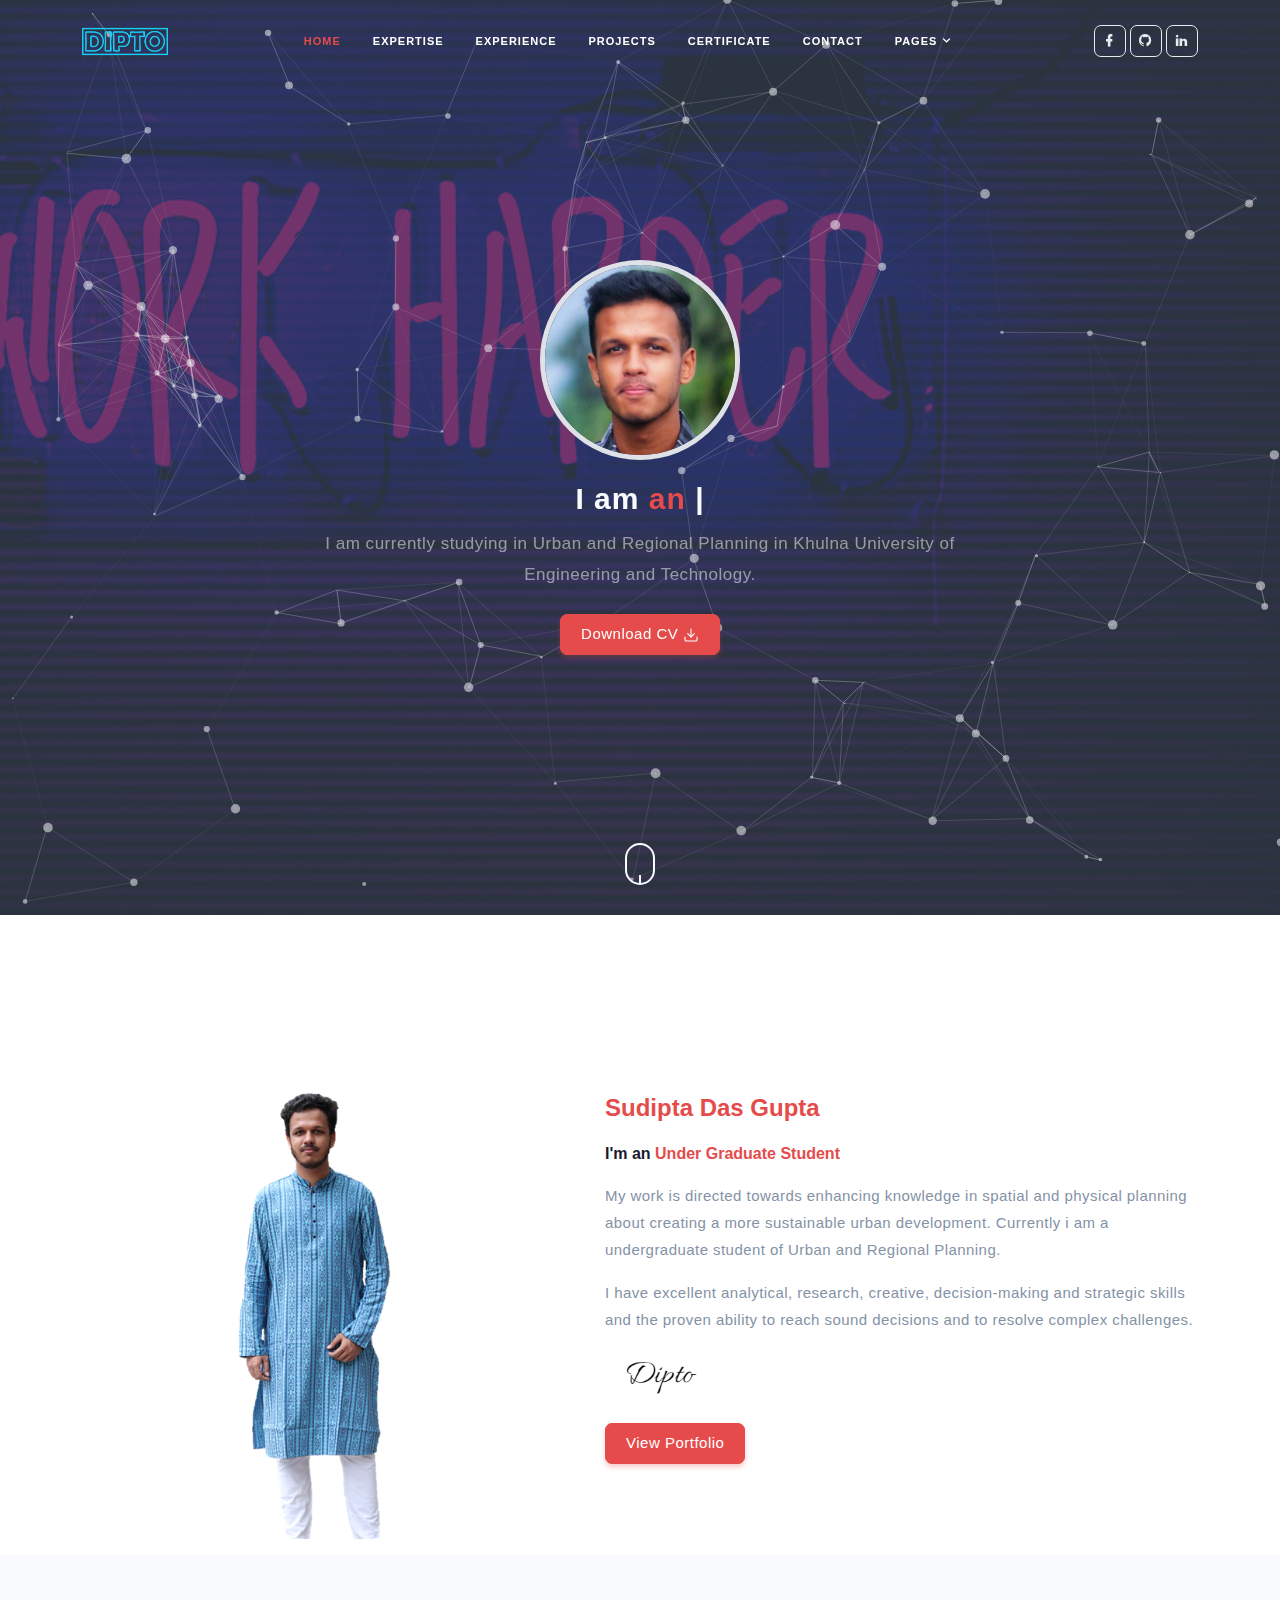
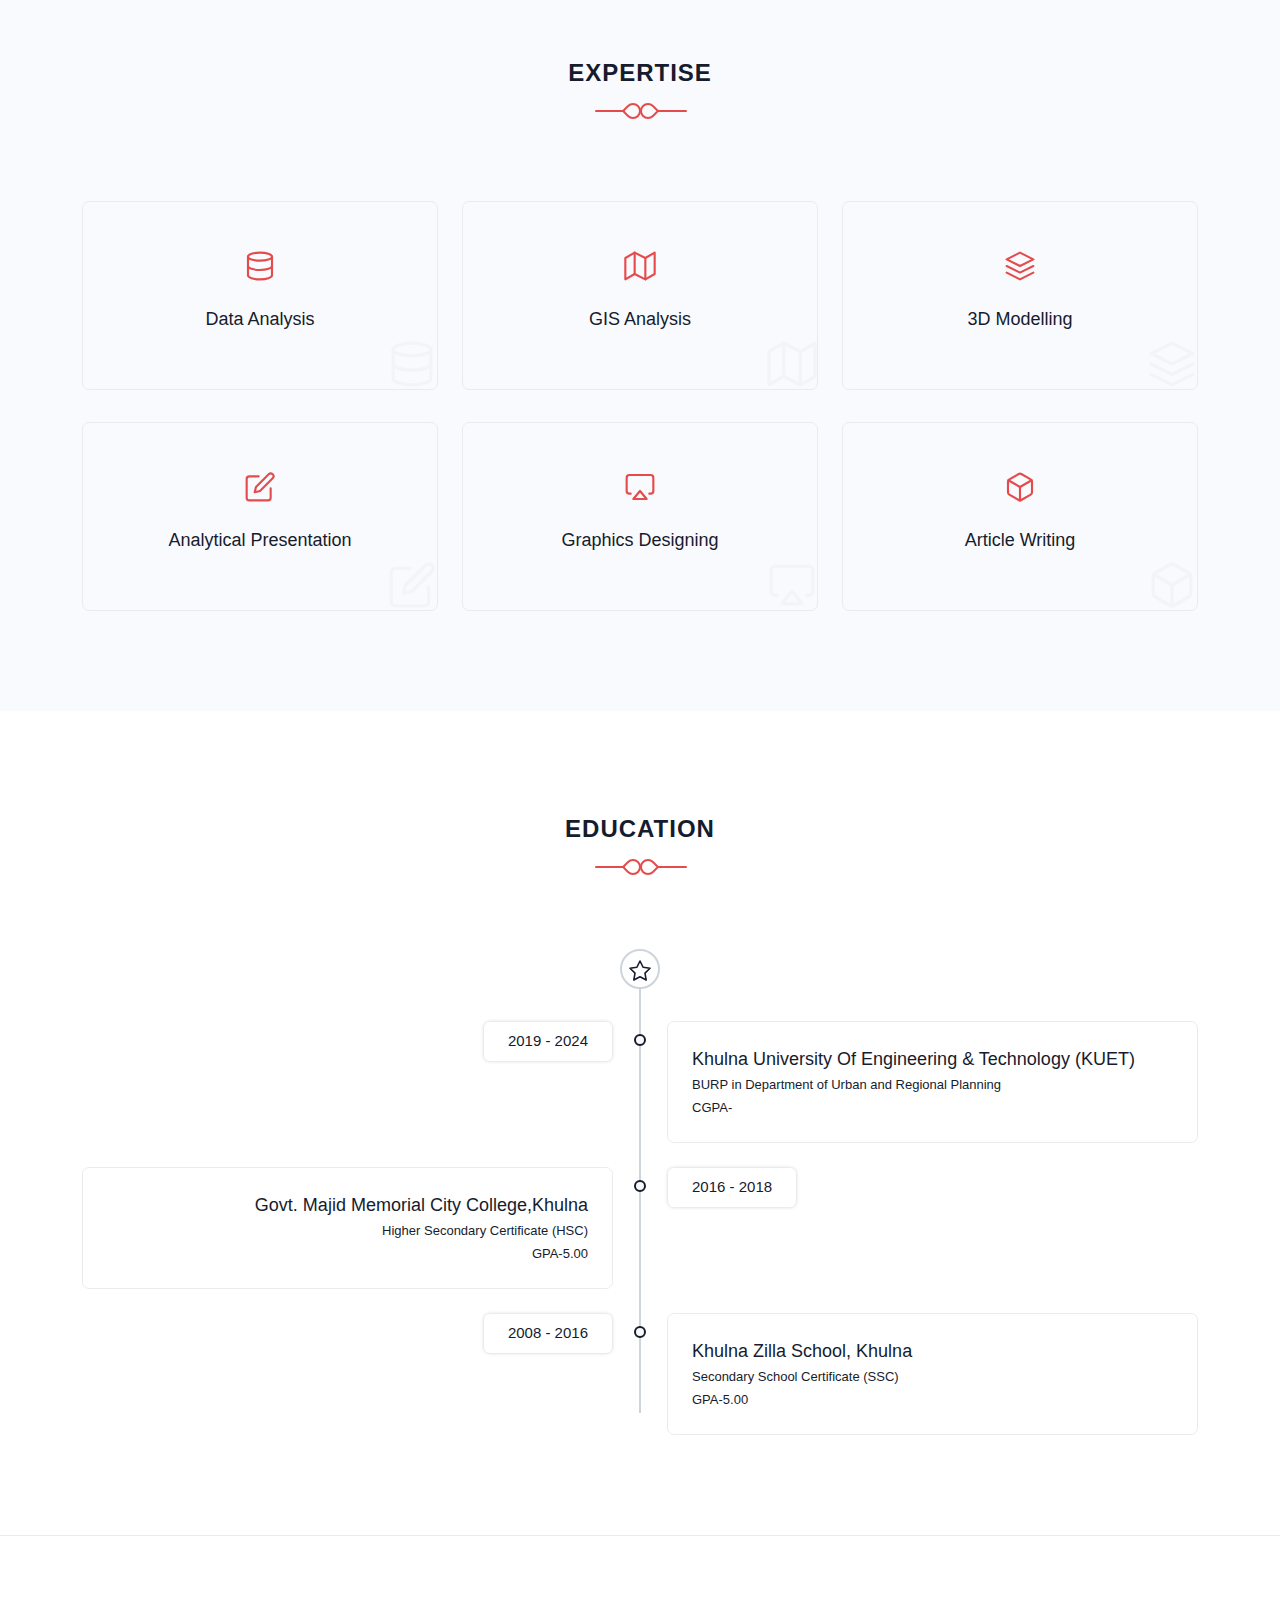
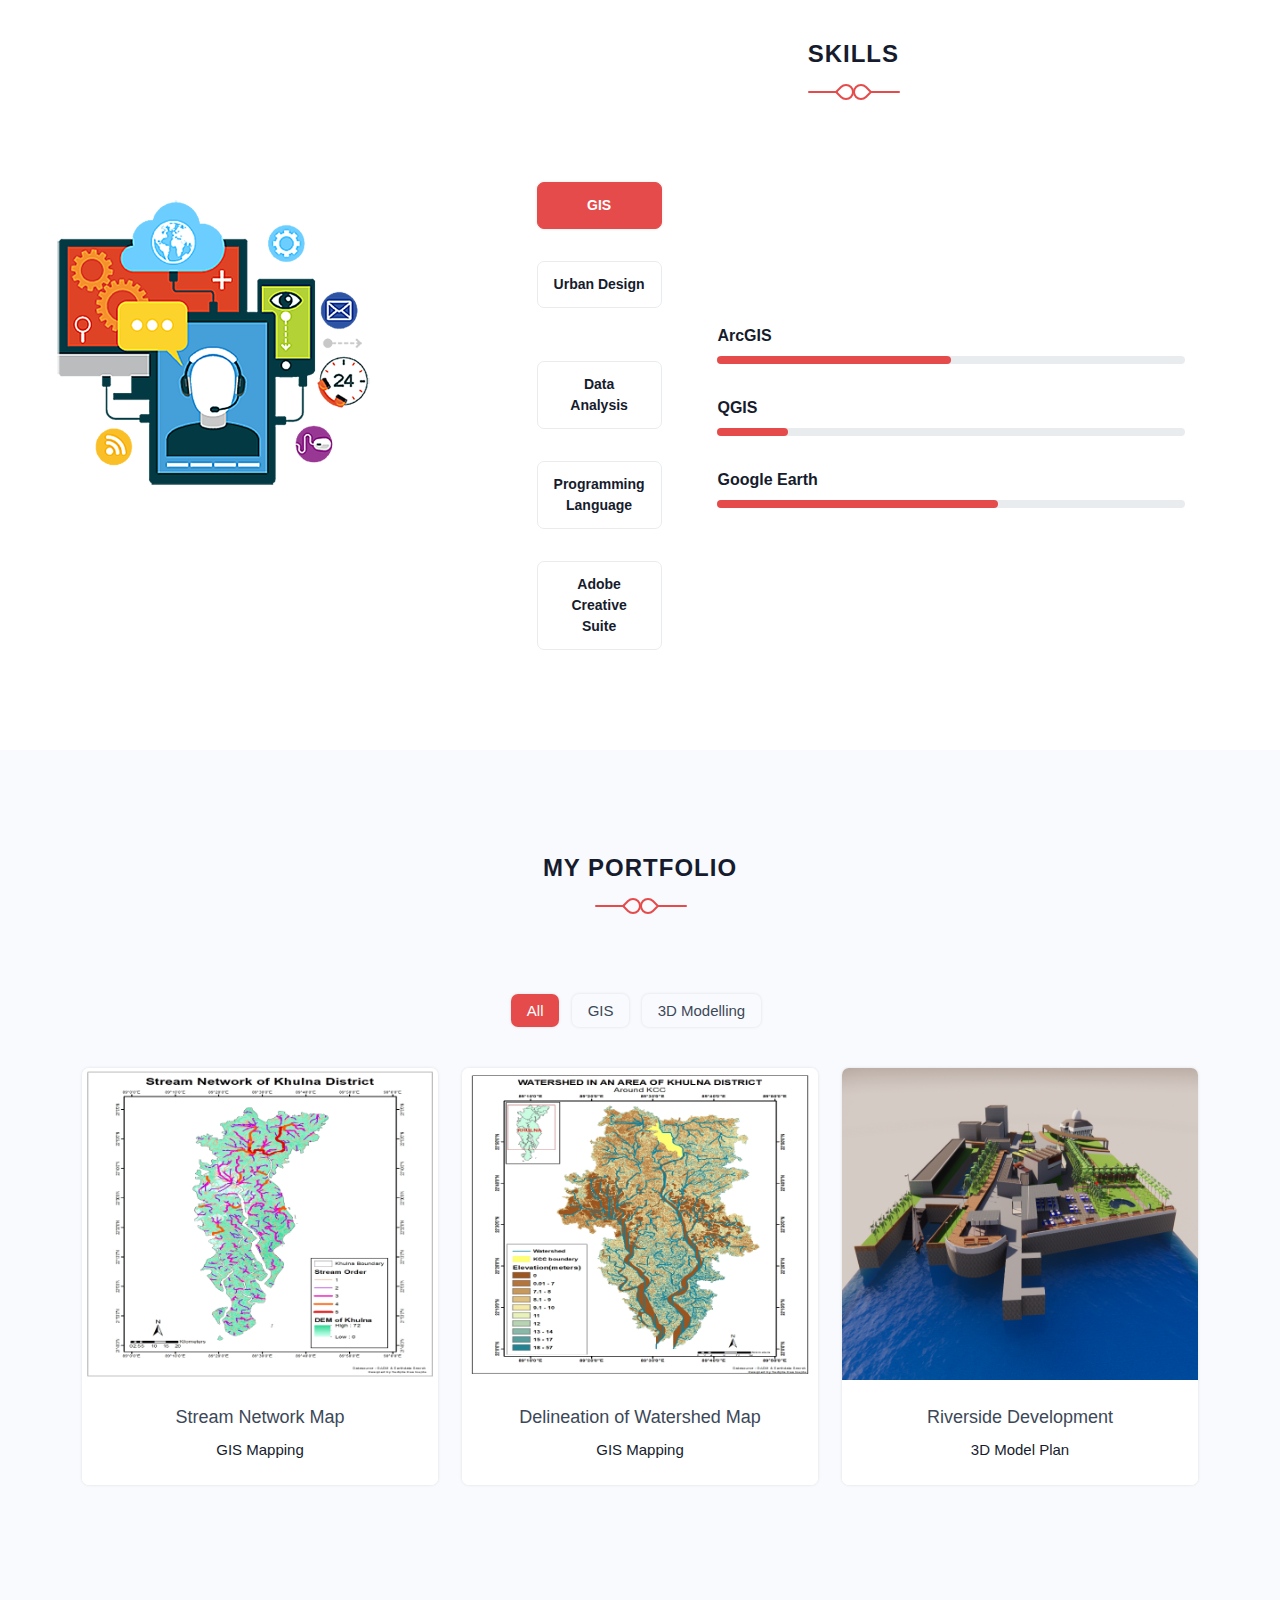
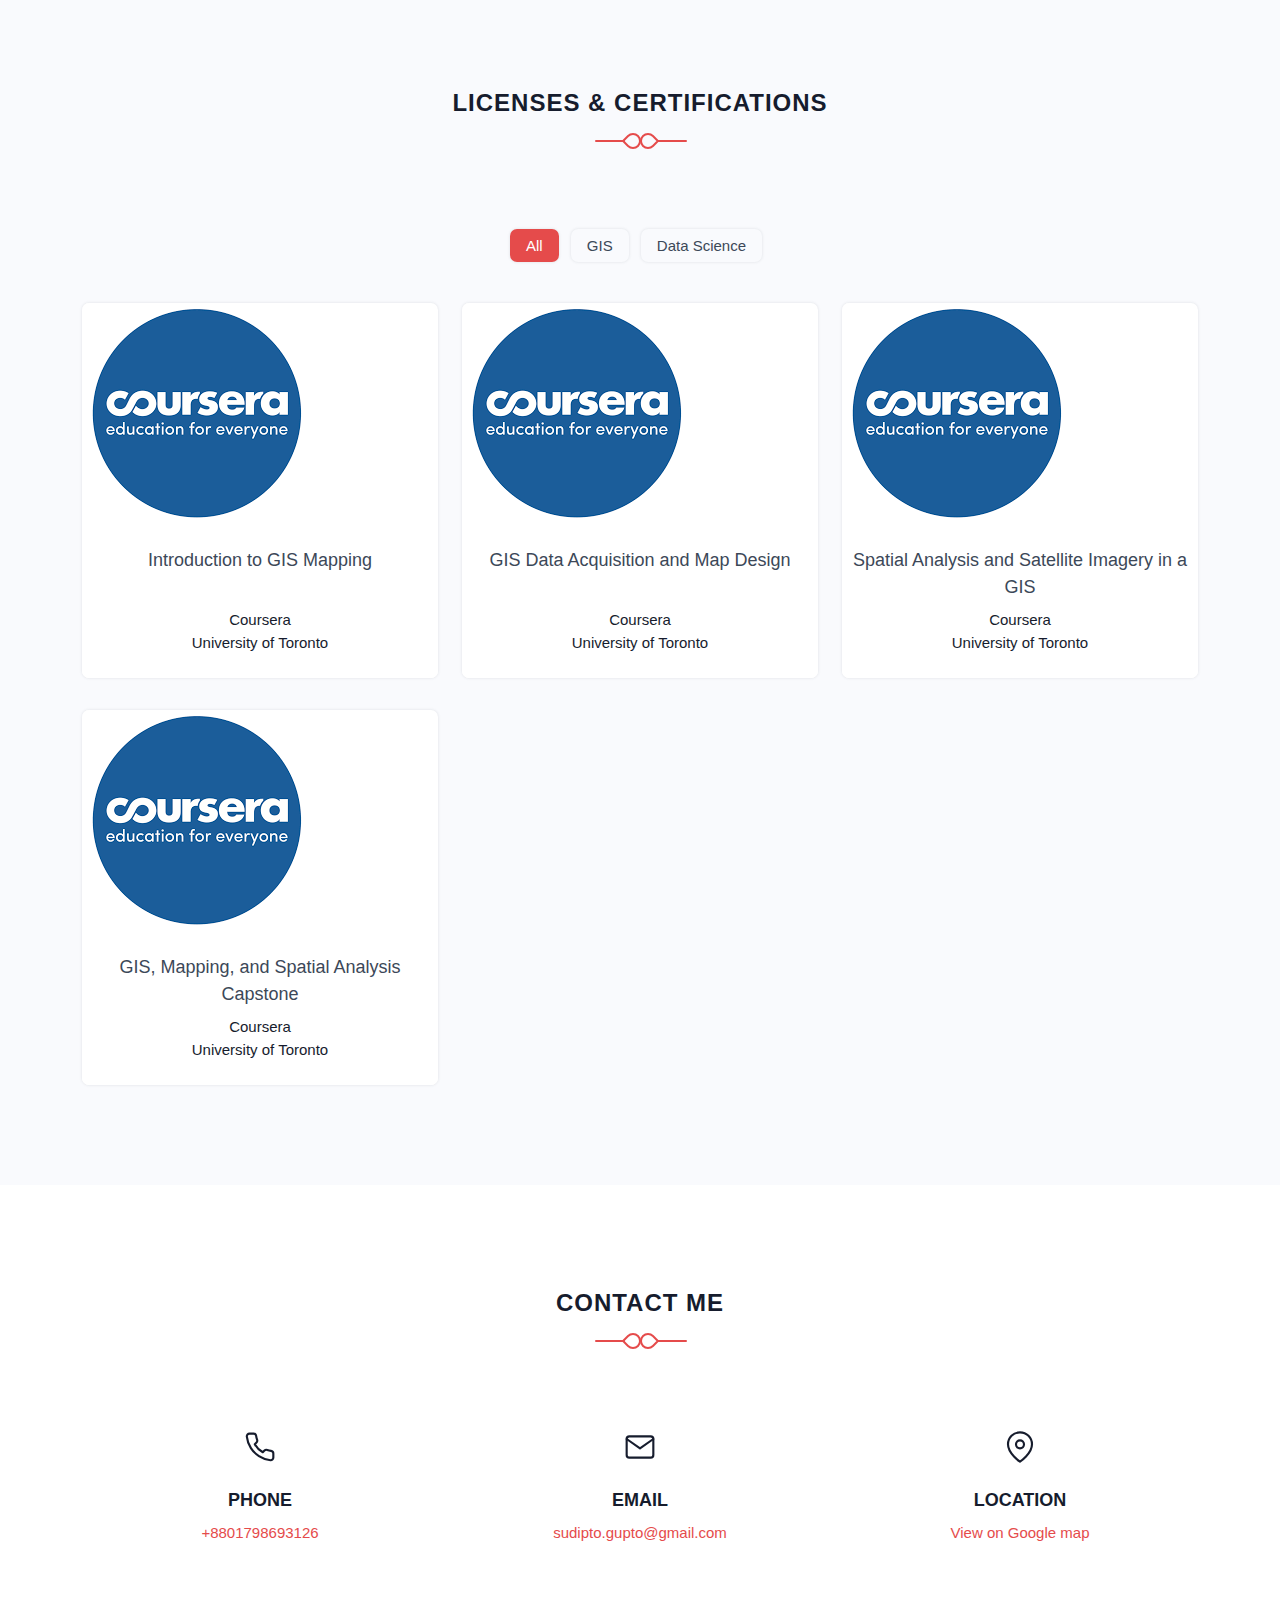
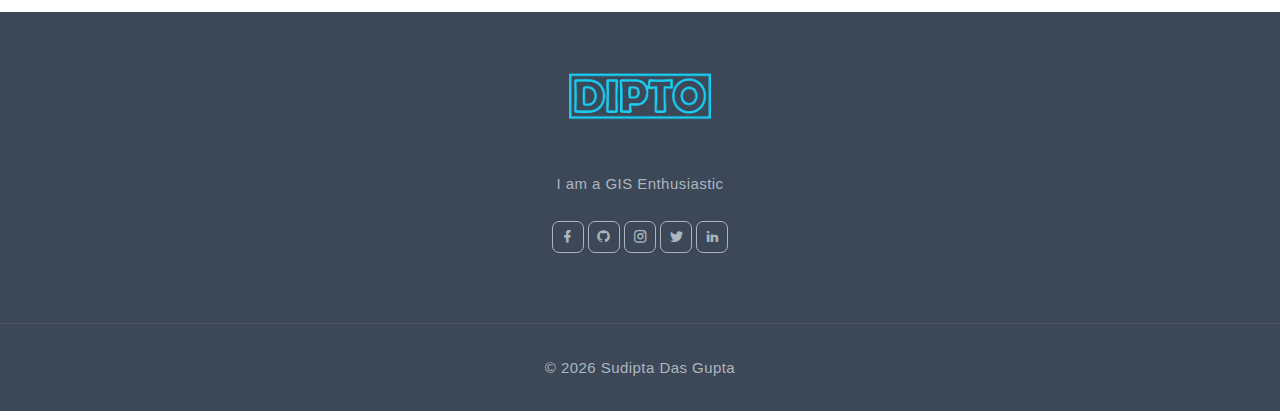
==== commit e5c8f82c: "all" ====
--- a/index.html
+++ b/index.html
@@ -89,7 +89,7 @@
                                             <!-- <a class="dropdown-item" href="page-blog.html">Blog</a> -->
                                             <!-- <a class="dropdown-item" href="page-blog-detail.html">Blog Detail</a> -->
                                             <a class="dropdown-item" href="page-portfolio.html">Portfolio</a>
-                                            <a class="dropdown-item" href="page-portfolio-detail.html">Portfolio Detail</a>
+                                            <!-- <a class="dropdown-item" href="page-portfolio-detail.html">Portfolio Detail</a> -->
                                         </div><!--end col-->
                                     </div><!--end row-->
                                 </div><!--end container-->
@@ -830,7 +830,7 @@
                                 </div>
                             </div>
                             <div class="gallary-title py-4 text-center">
-                                <h5><a href="page-portfolio-detail.html" class="title text-dark">Stream Network Map</a></h5>
+                                <h5><a href="stream network.html" class="title text-dark">Stream Network Map</a></h5>
                                 <span>GIS Mapping</span>
                             </div>
                         </div>
@@ -847,7 +847,7 @@
                                 </div>
                             </div>
                             <div class="gallary-title py-4 text-center">
-                                <h5><a href="page-portfolio-detail.html" class="title text-dark">Delineation of Watershed Map</a></h5>
+                                <h5><a href="dem.html" class="title text-dark">Delineation of Watershed Map</a></h5>
                                 <span>GIS Mapping</span>
                             </div>
                         </div>
@@ -864,7 +864,7 @@
                                 </div>
                             </div>
                             <div class="gallary-title py-4 text-center">
-                                <h5><a href="page-portfolio-detail.html" class="title text-dark">Riverside Development</a></h5>
+                                <h5><a href="3d.html" class="title text-dark">Riverside Development</a></h5>
                                 <span>3D Model Plan</span>
                             </div>
                         </div>
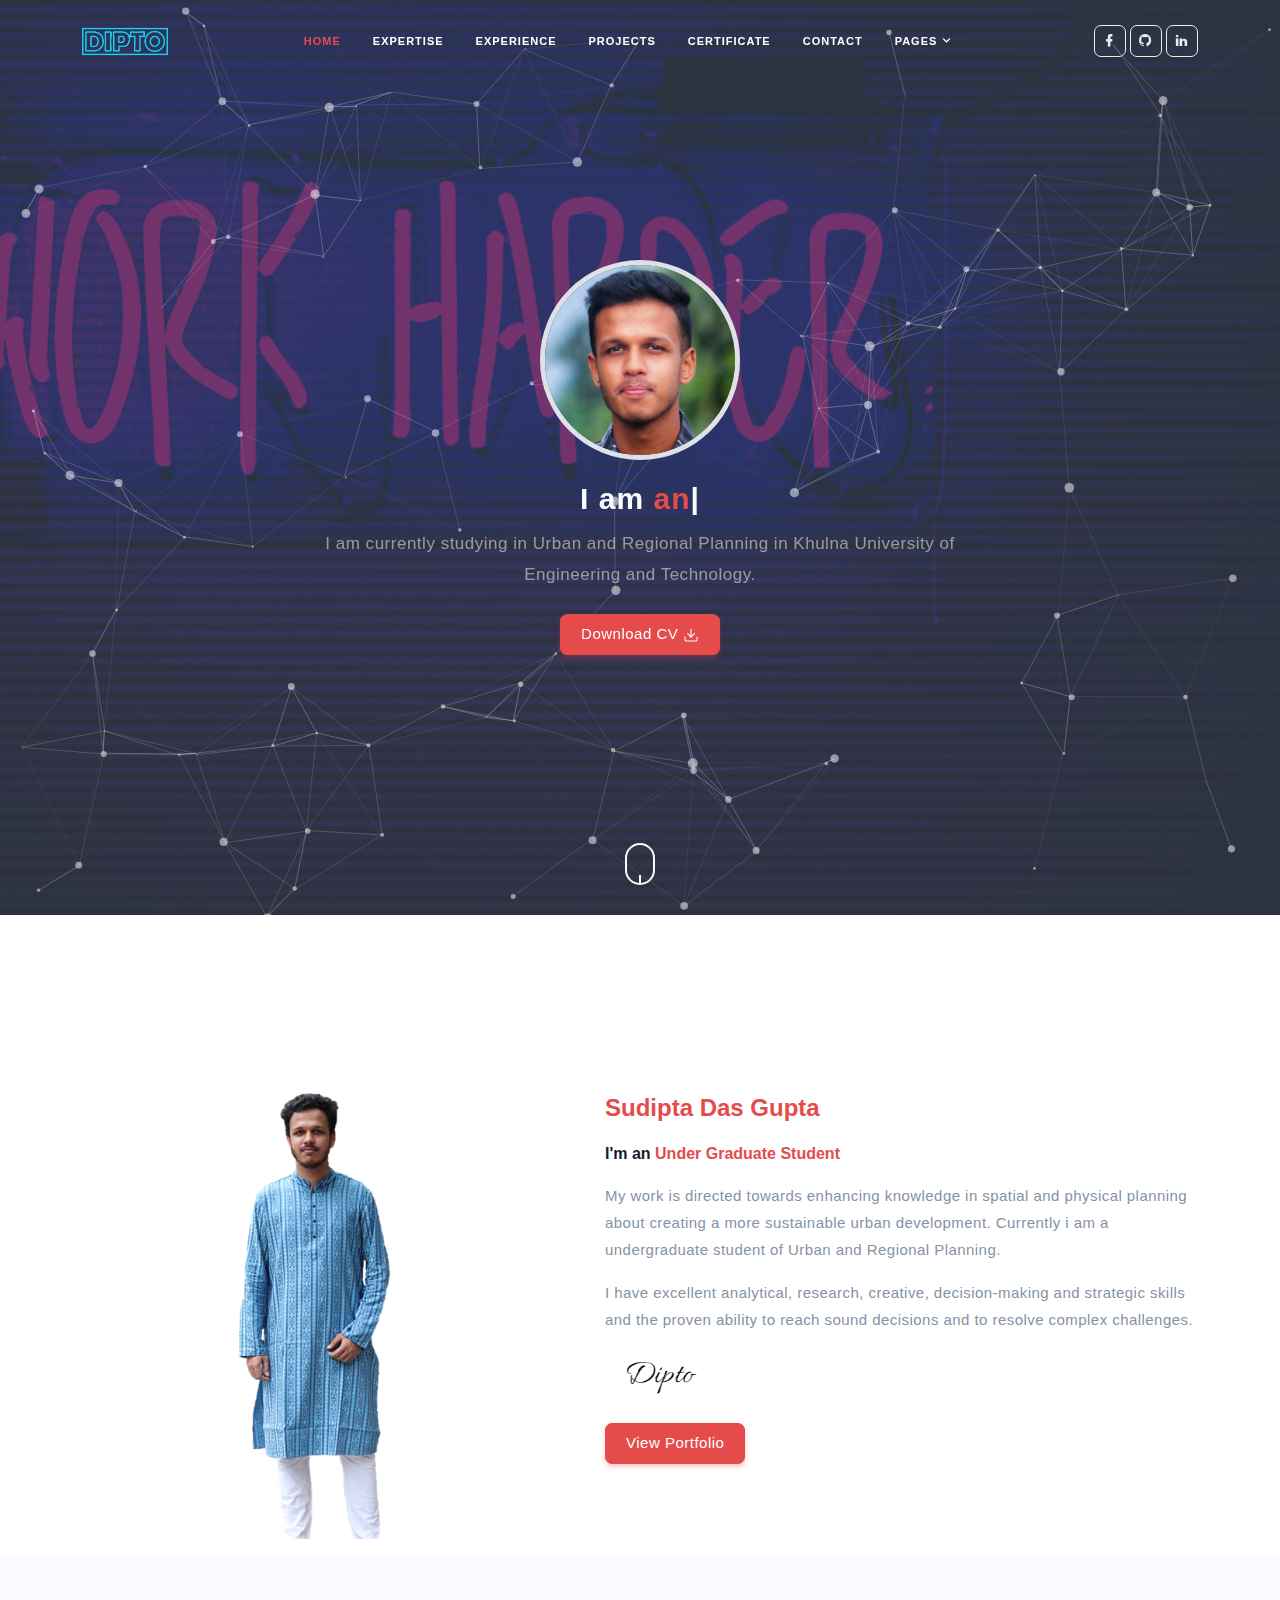
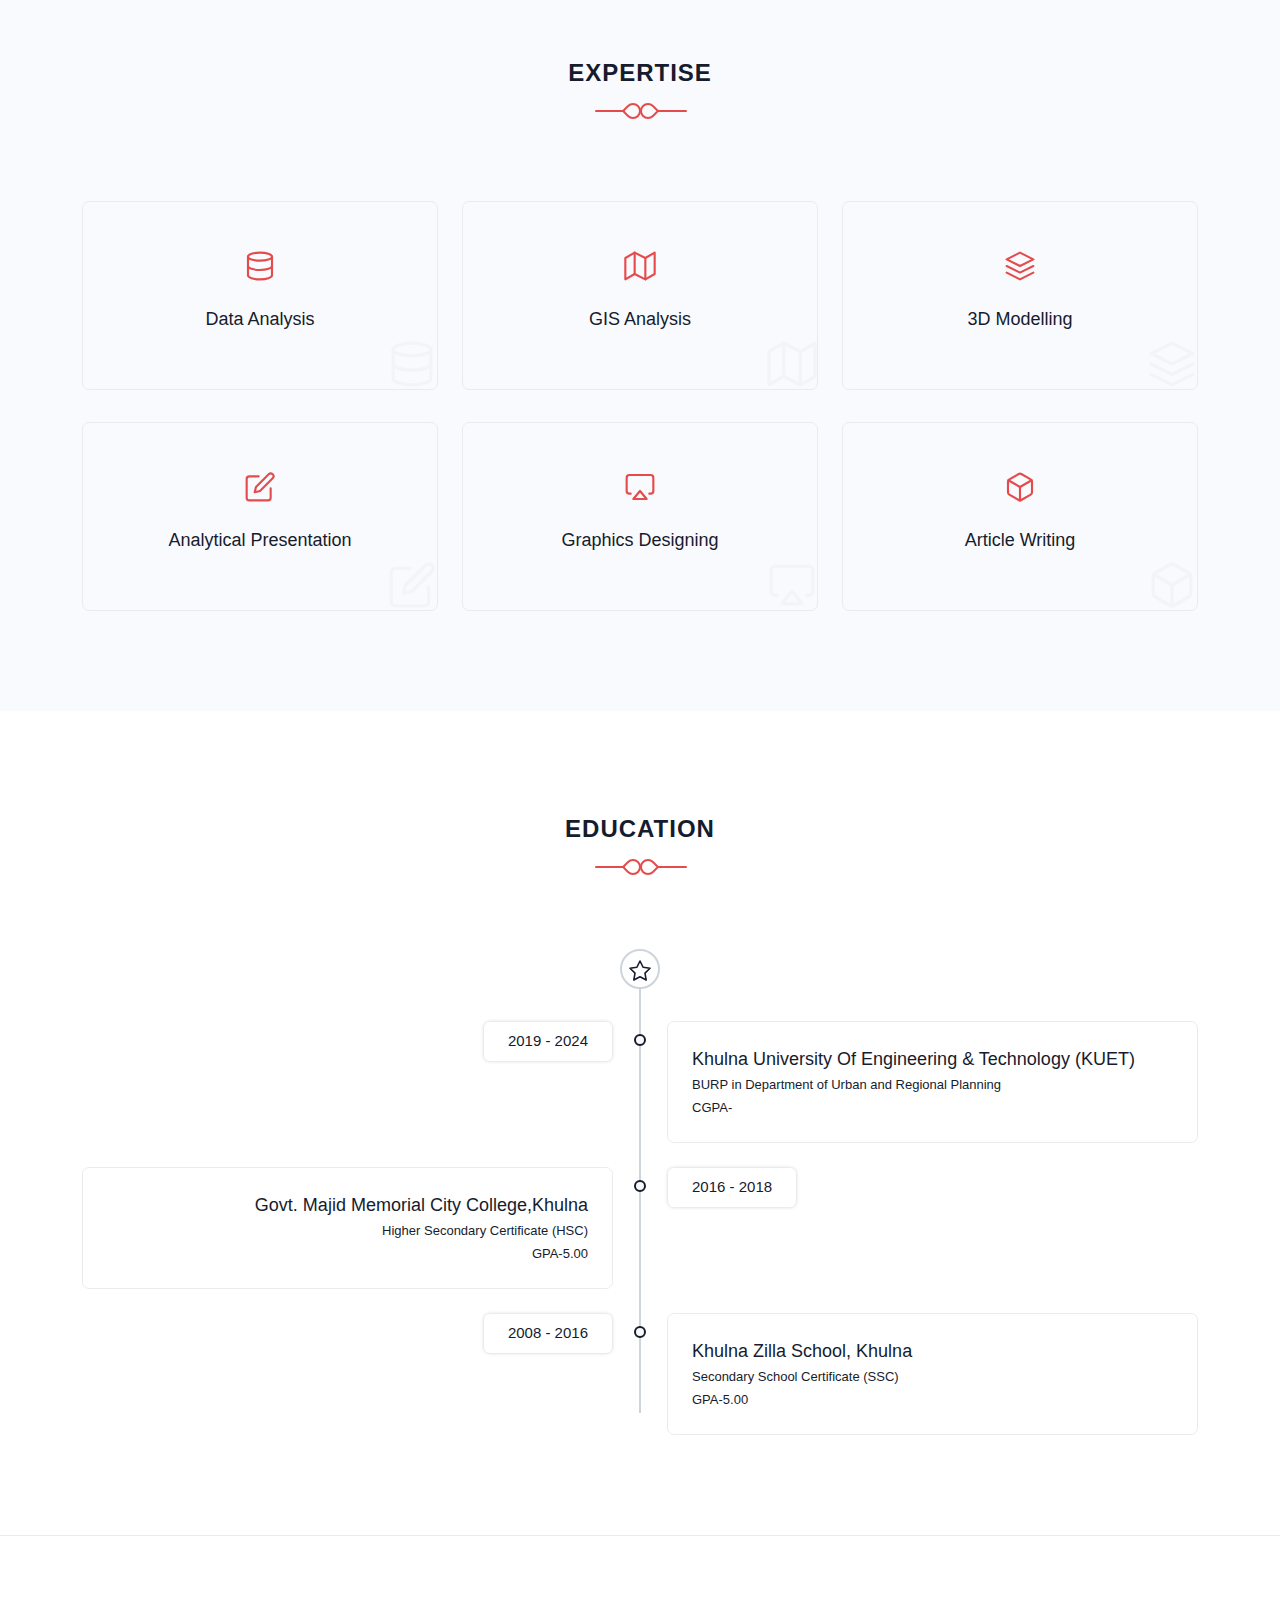
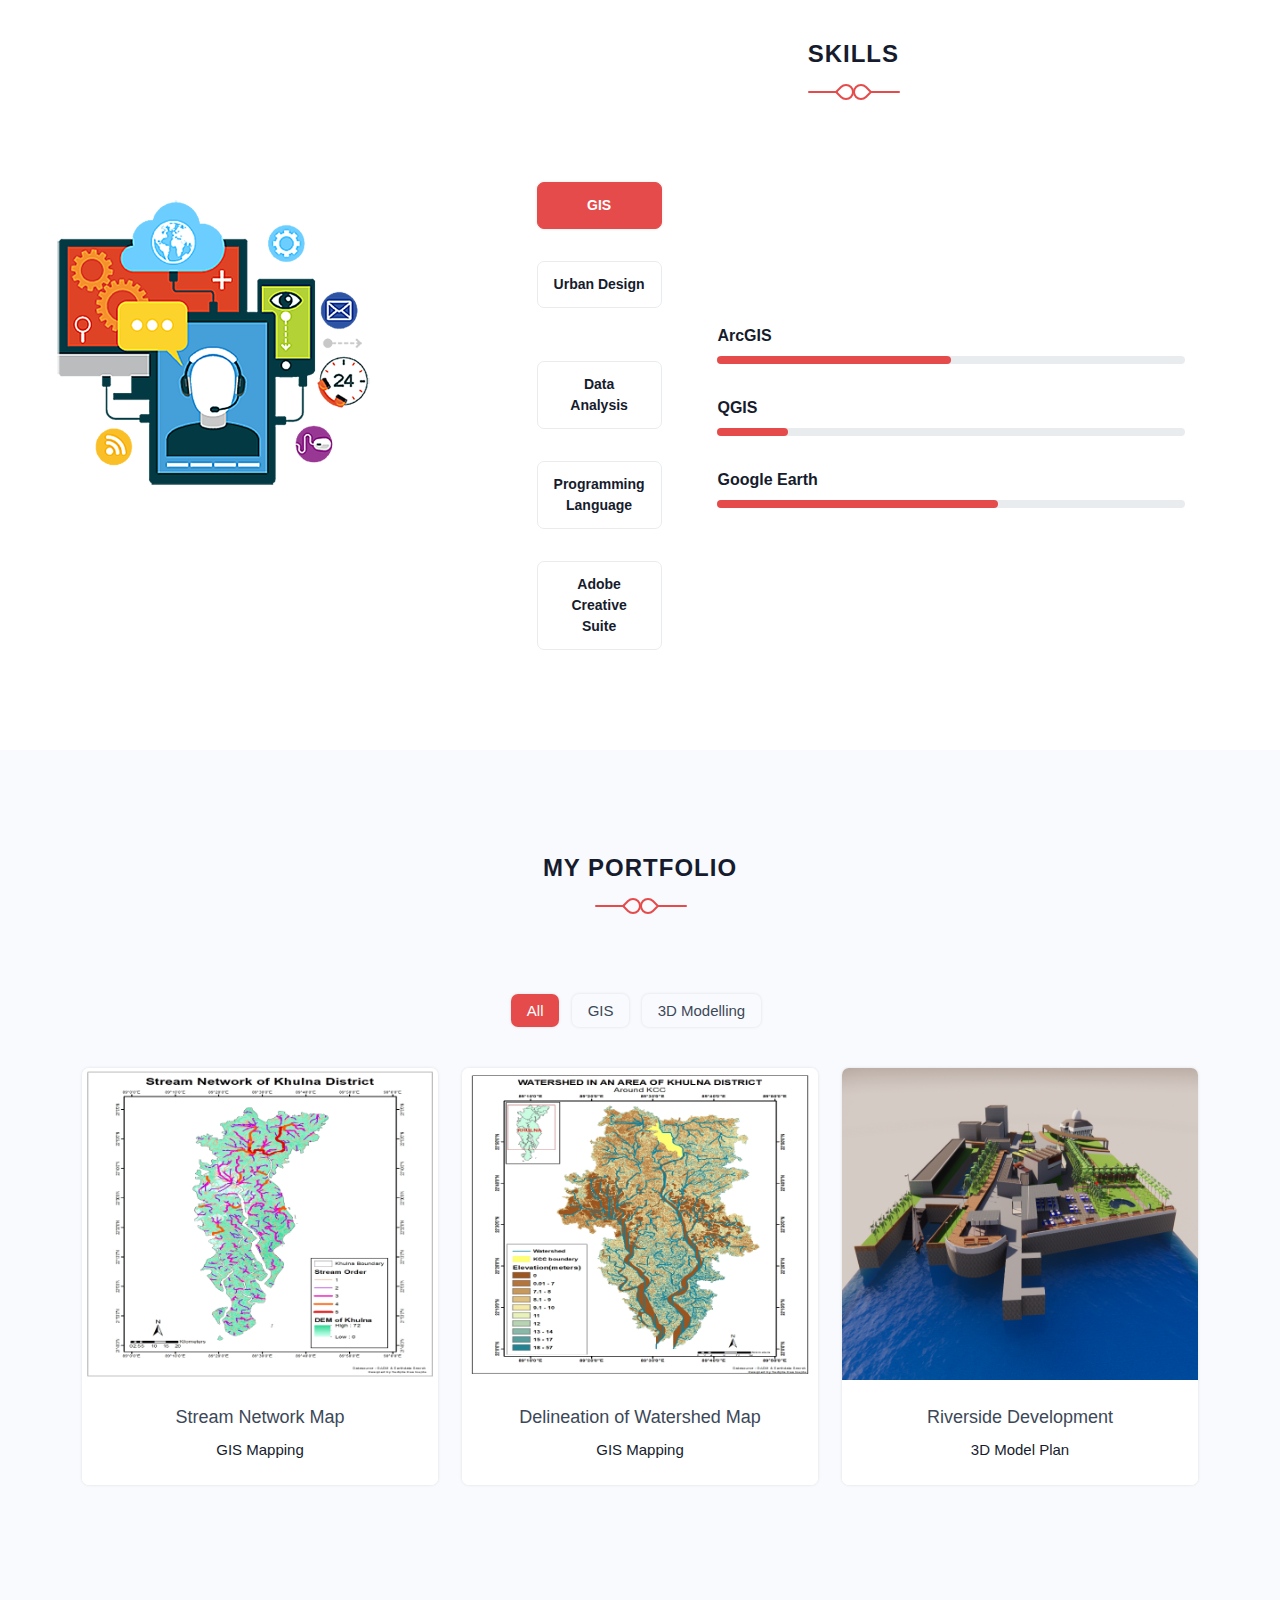
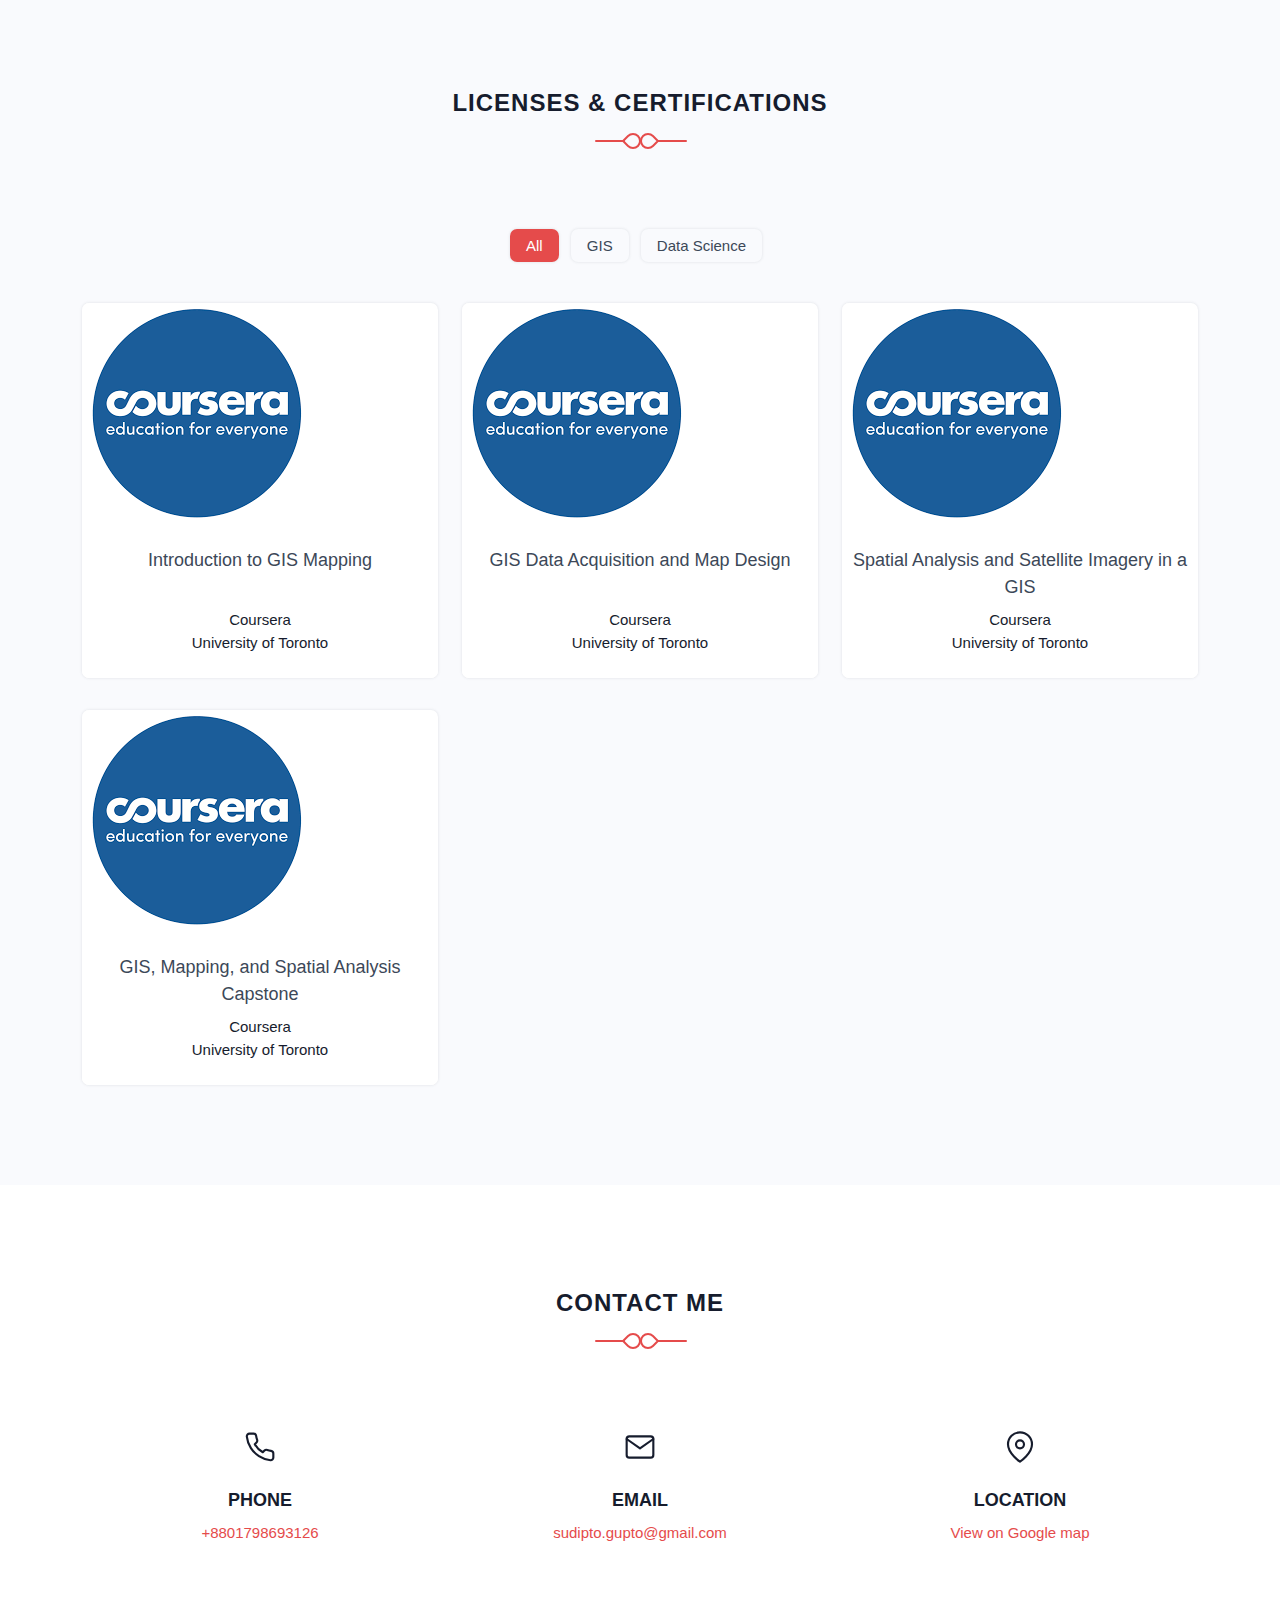
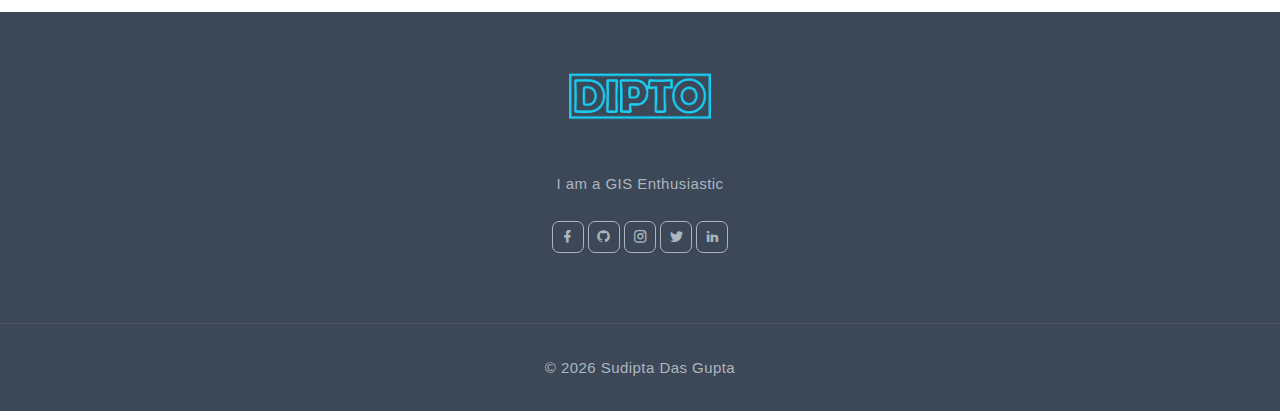
==== commit da30dccb: "CV" ====
--- a/index.html
+++ b/index.html
@@ -120,7 +120,7 @@
                             <div class="mt-4">
                                 <!-- https://drive.google.com/uc?export=download&id=11A0UPHejj_NoQ9xM3vIiQdHfZxw8gM6T -->
 
-                                <a href="https://drive.google.com/uc?export=download&id=11A0UPHejj_NoQ9xM3vIiQdHfZxw8gM6T" class="btn btn-primary rounded">Download CV <i data-feather="download" class="fea icon-sm"></i></a>
+                                <a href="https://drive.google.com/file/d/1MSHRFsj5vYW8NMxHtAzZBPHQO0FBJfr4/view?usp=sharing" class="btn btn-primary rounded">Download CV <i data-feather="download" class="fea icon-sm"></i></a>
                             </div>
                         </div>
                     </div><!--end col-->
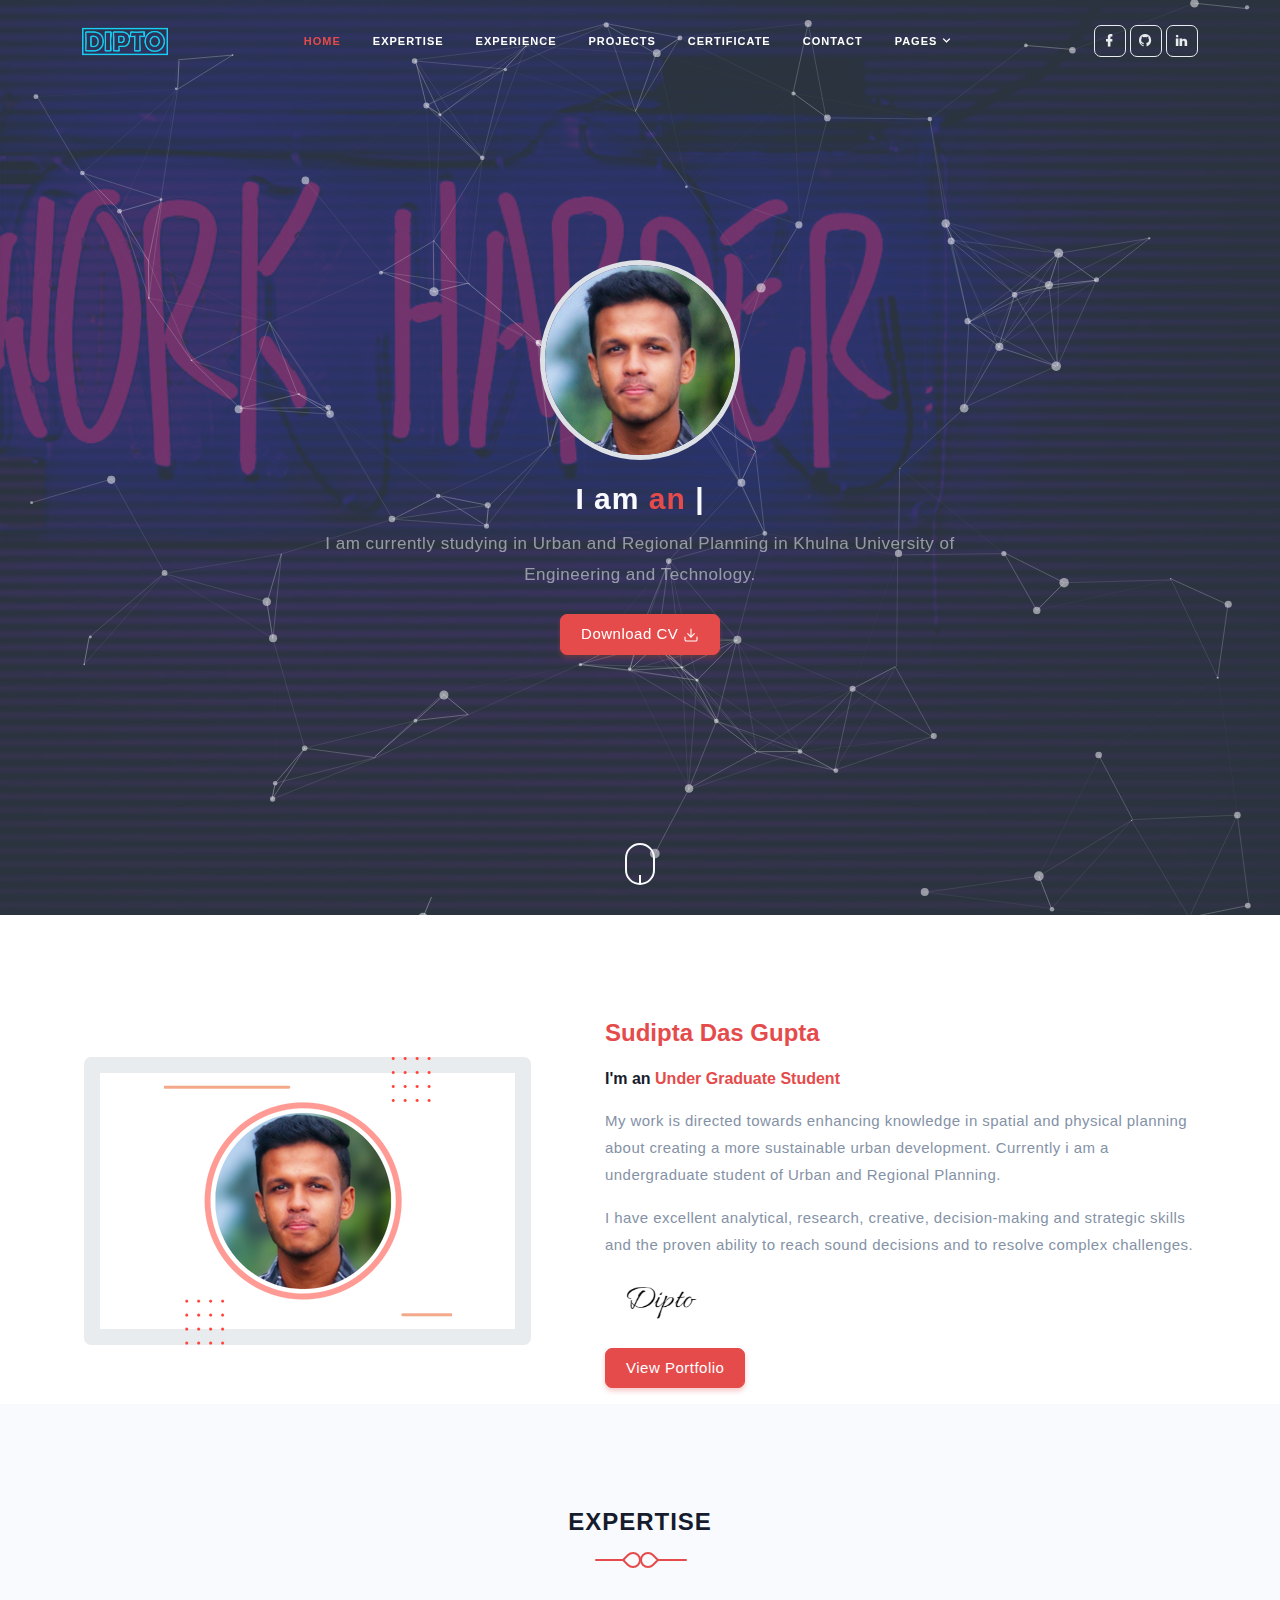
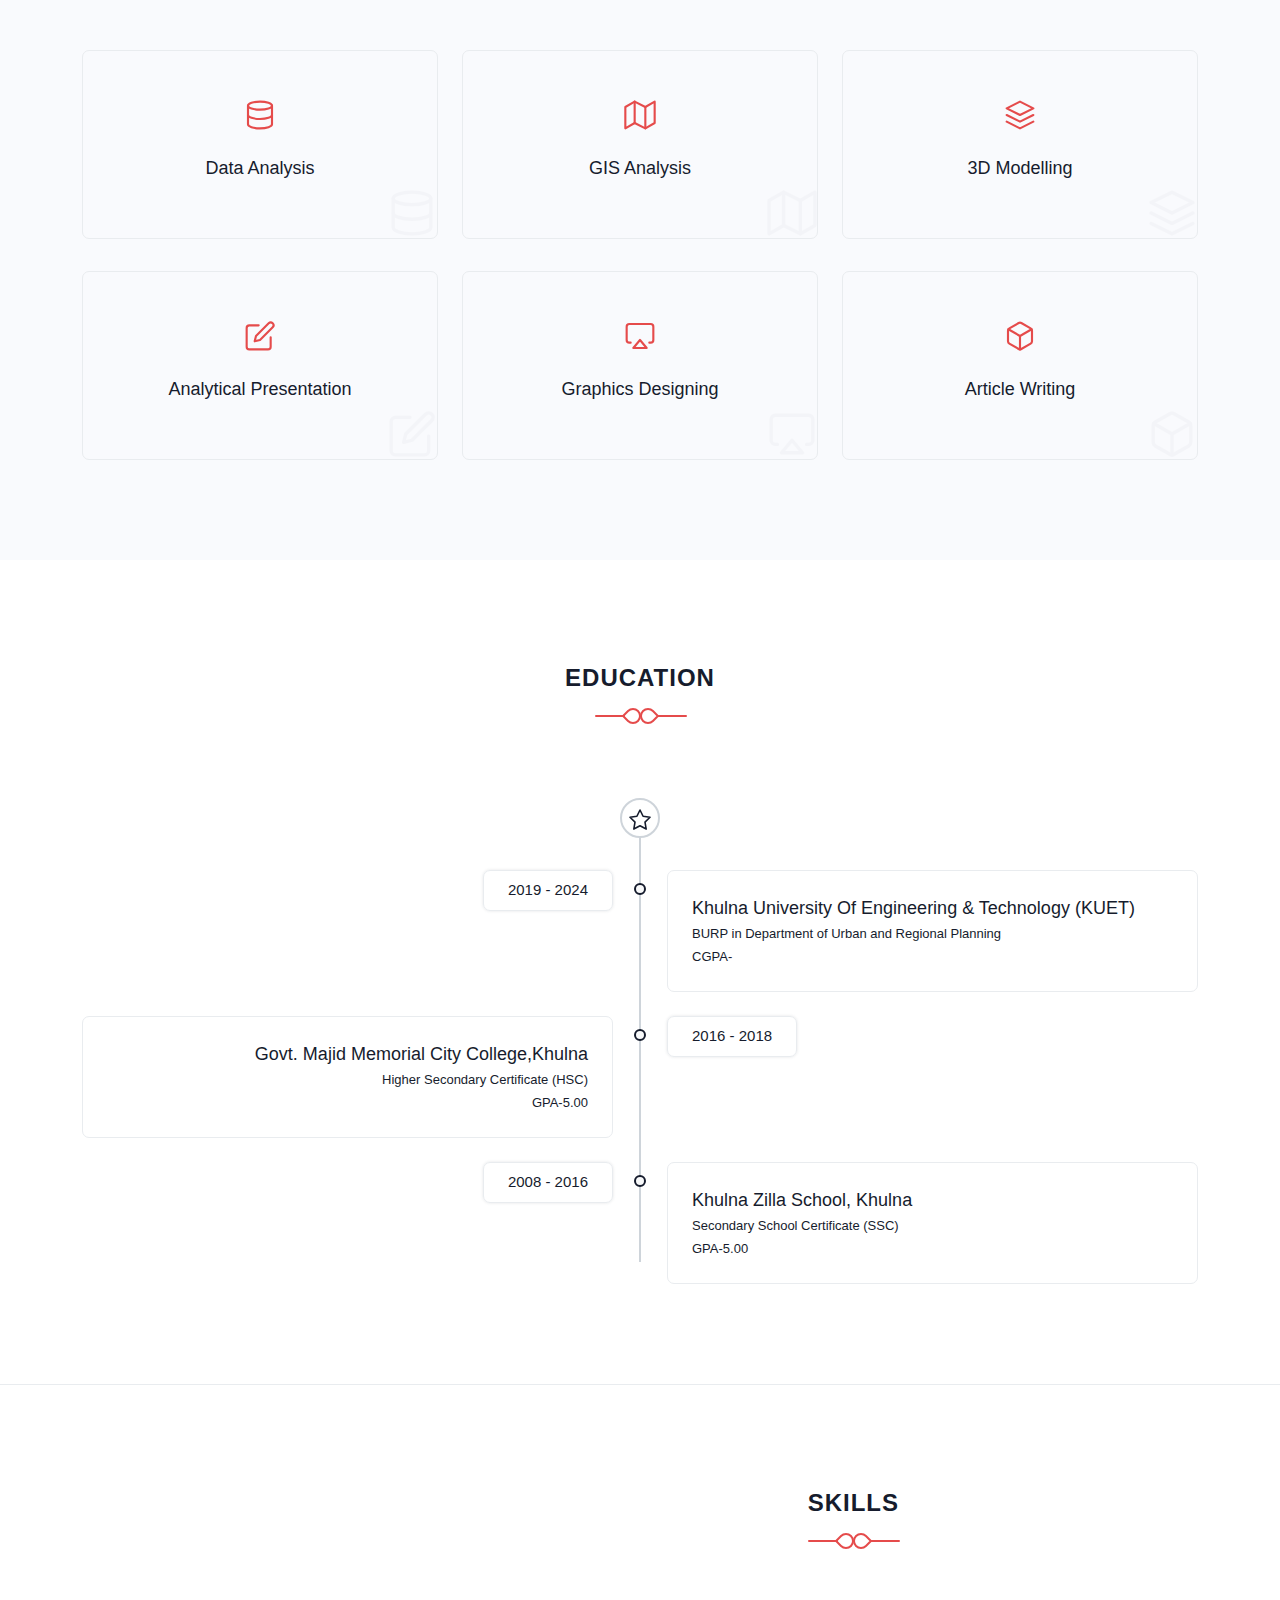
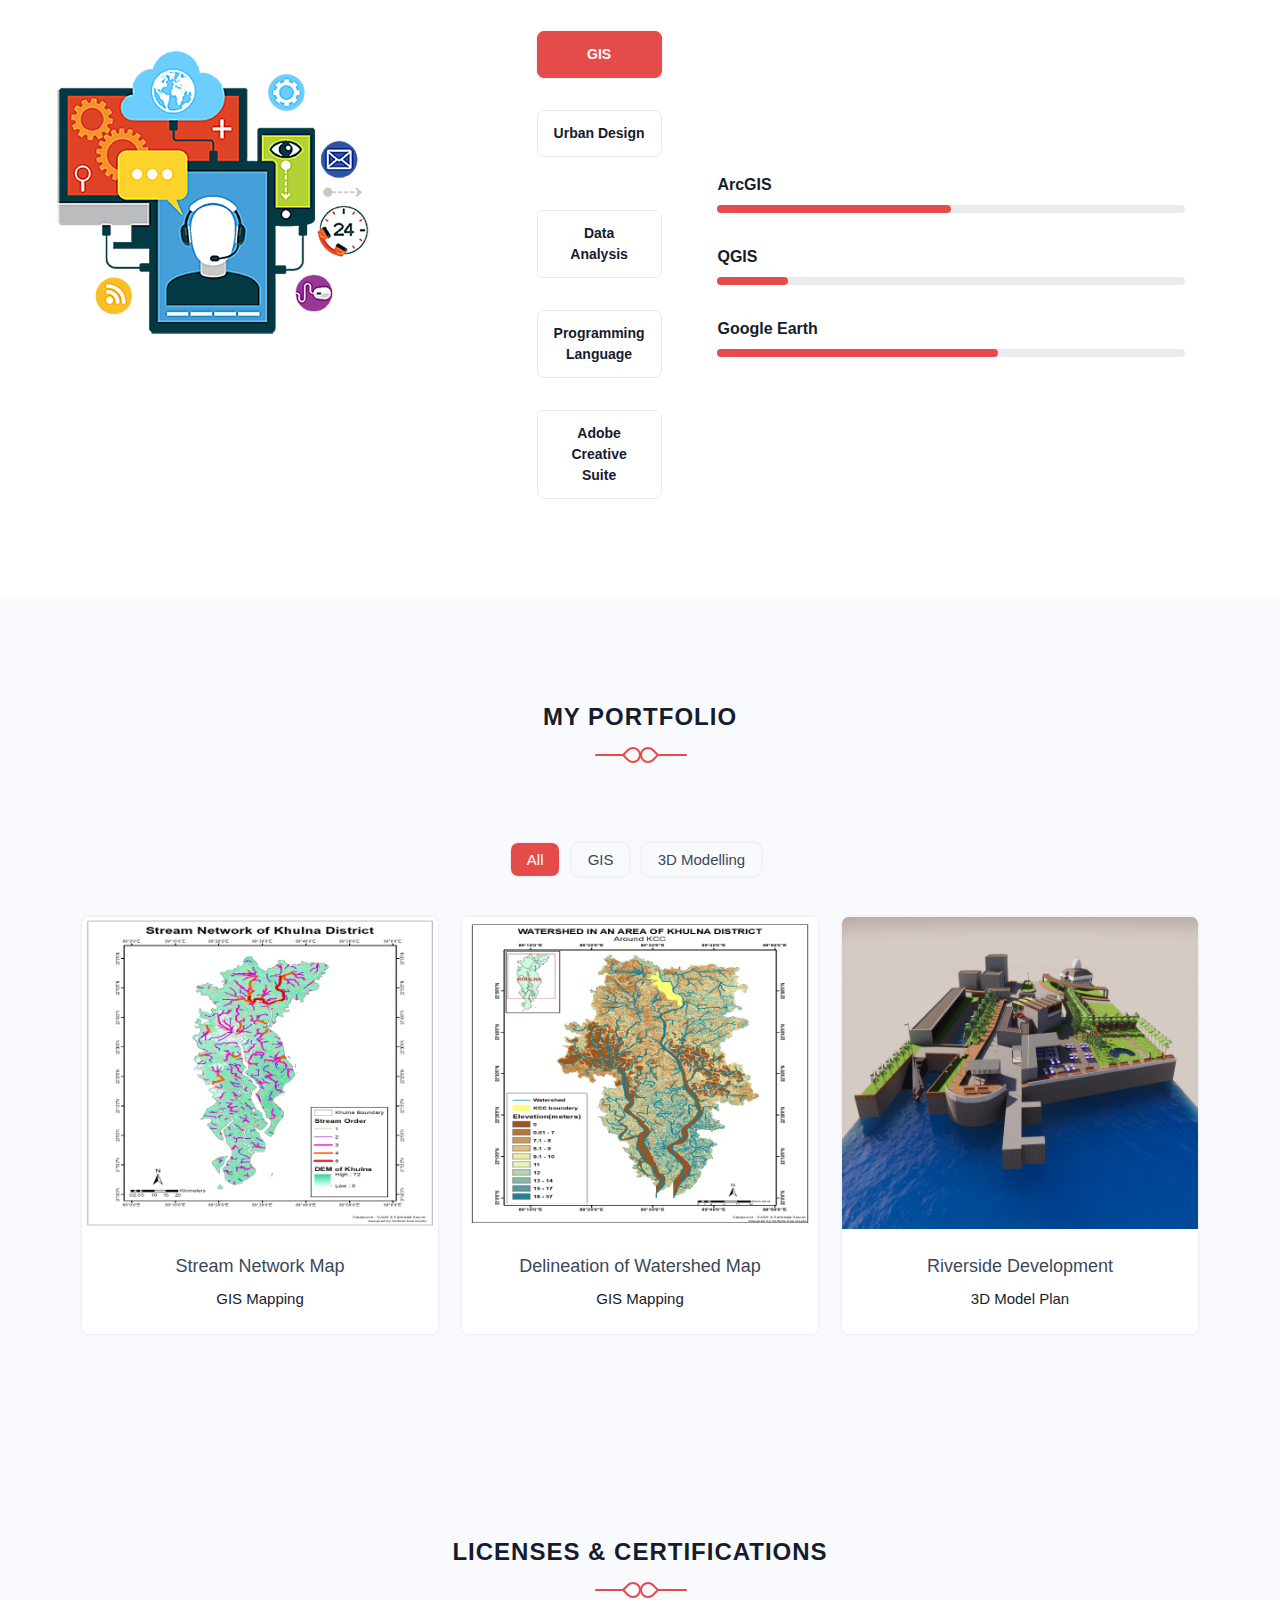
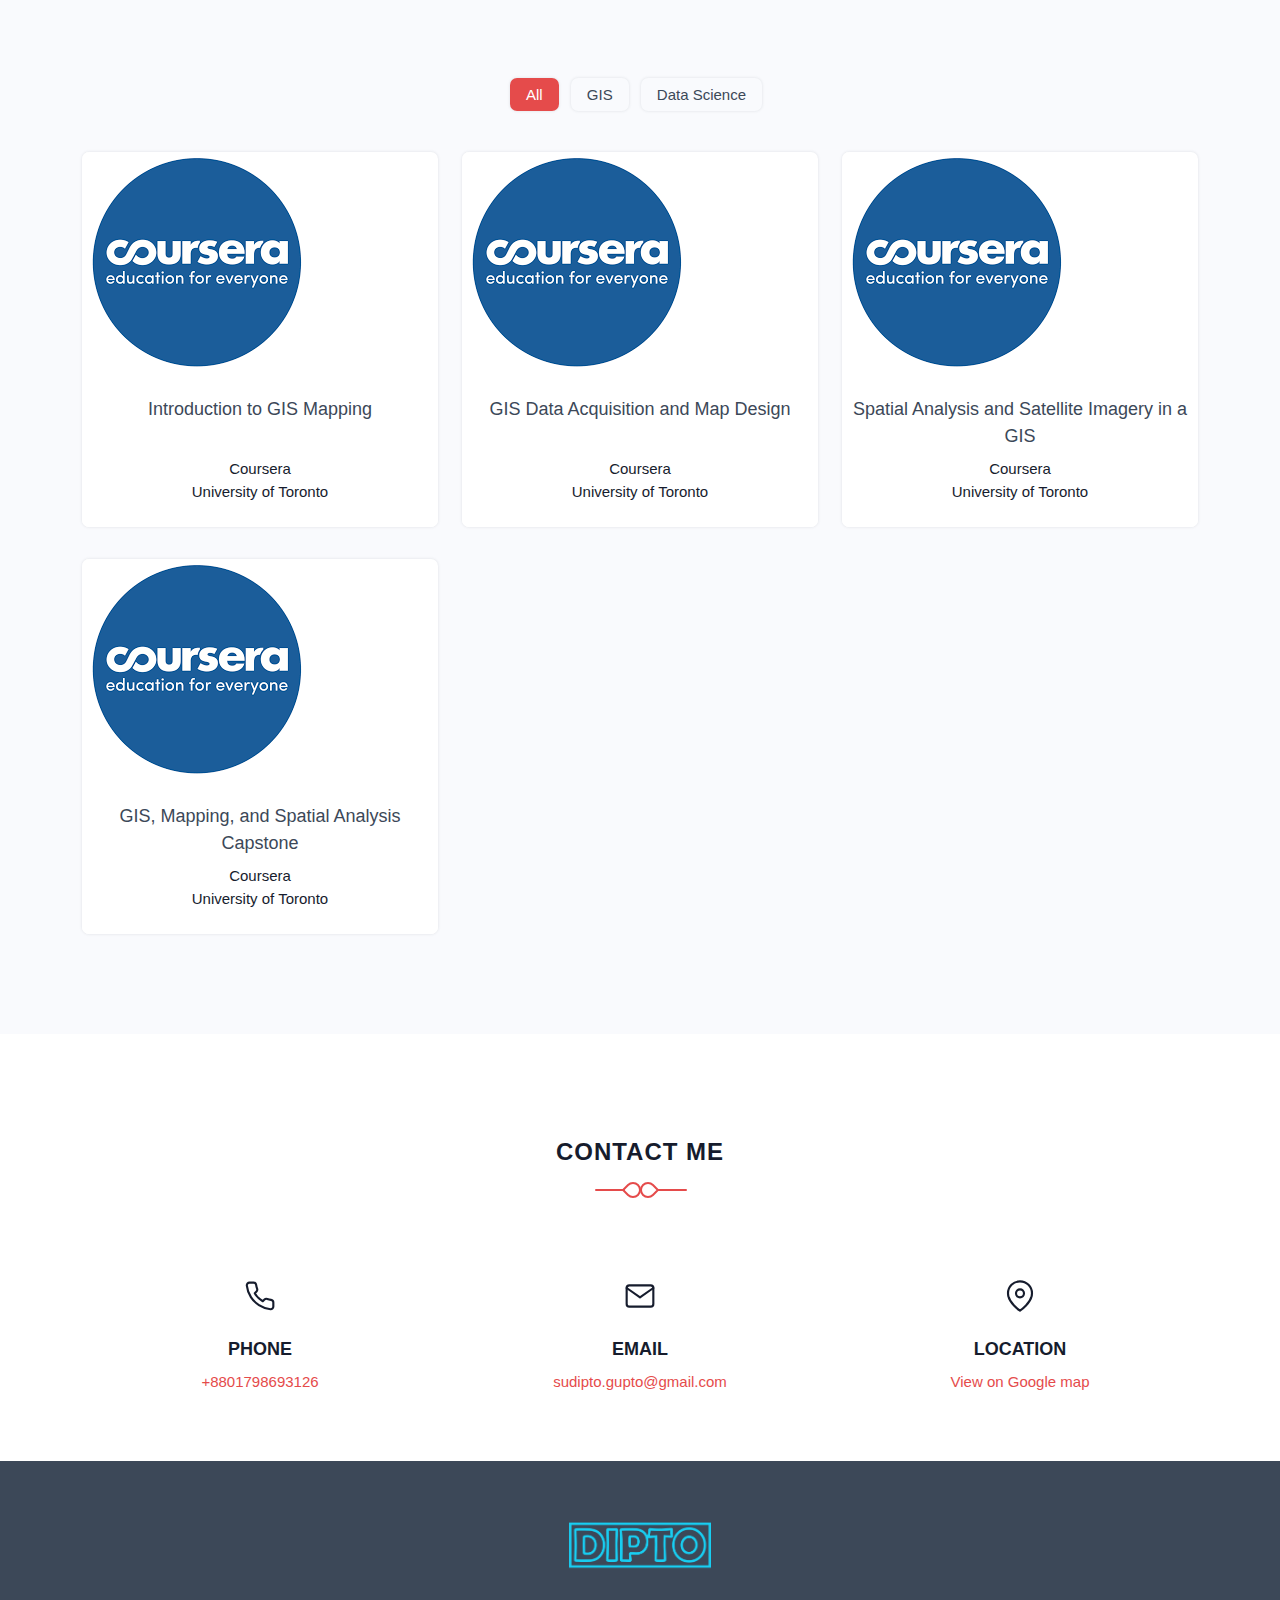
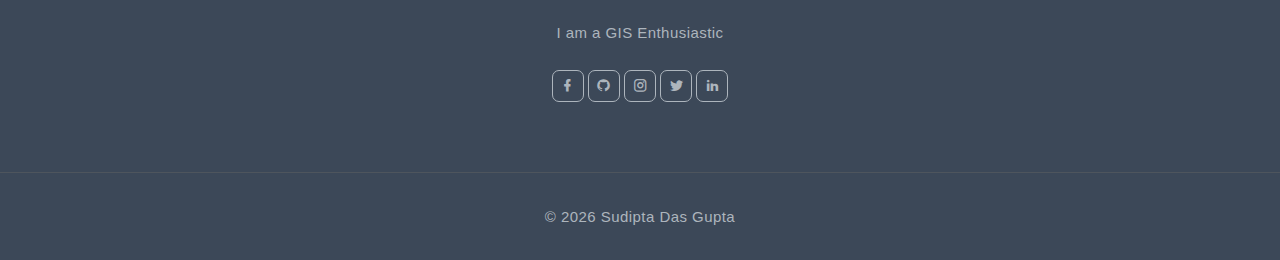
==== commit 383b8bbe: "pic" ====
--- a/index.html
+++ b/index.html
@@ -138,7 +138,7 @@
                 <div class="row align-items-center">
                     <div class="col-lg-5 col-md-5">
                         <div class="about-hero">
-                            <img src="images/img 2.png" class="img-fluid mx-auto d-block about-tween position-relative" alt="">
+                            <img src="images/b2.png" class="img-fluid mx-auto d-block about-tween position-relative" alt="">
                         </div>
                     </div><!--end col-->
 
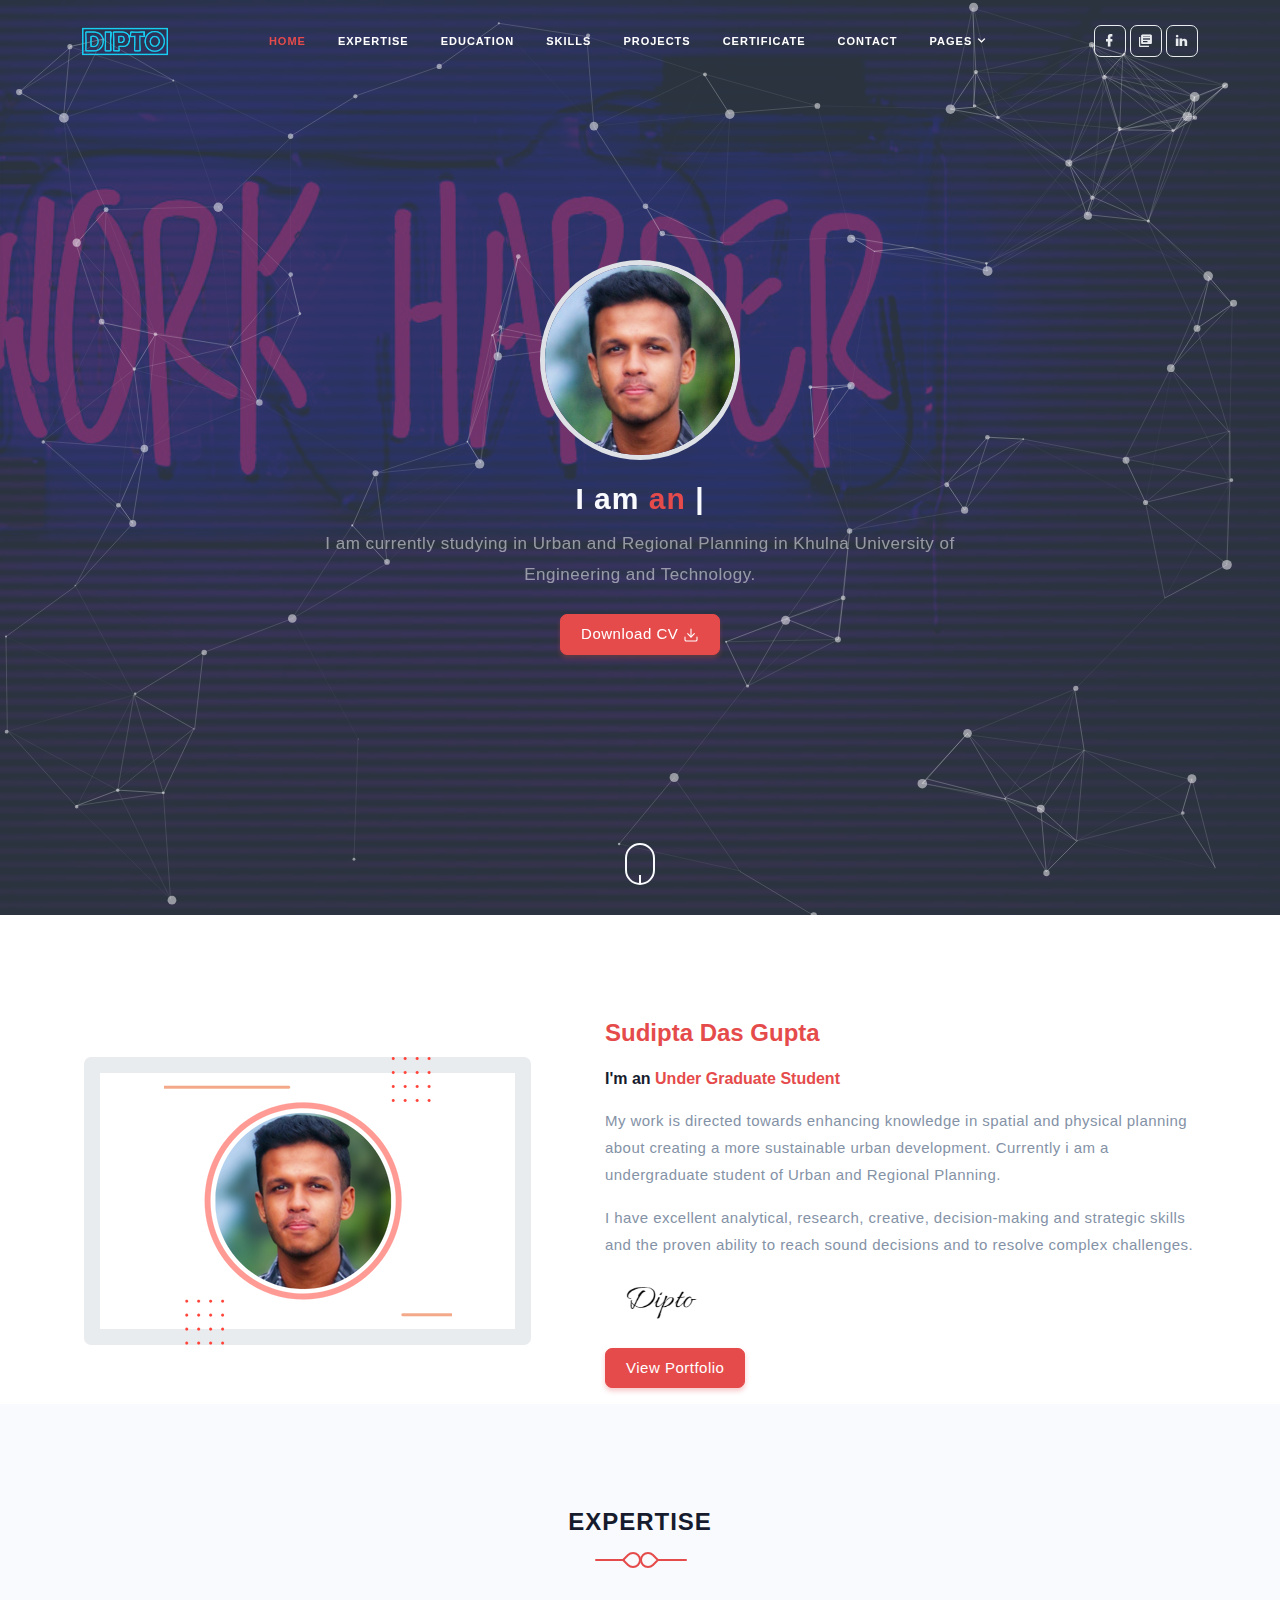
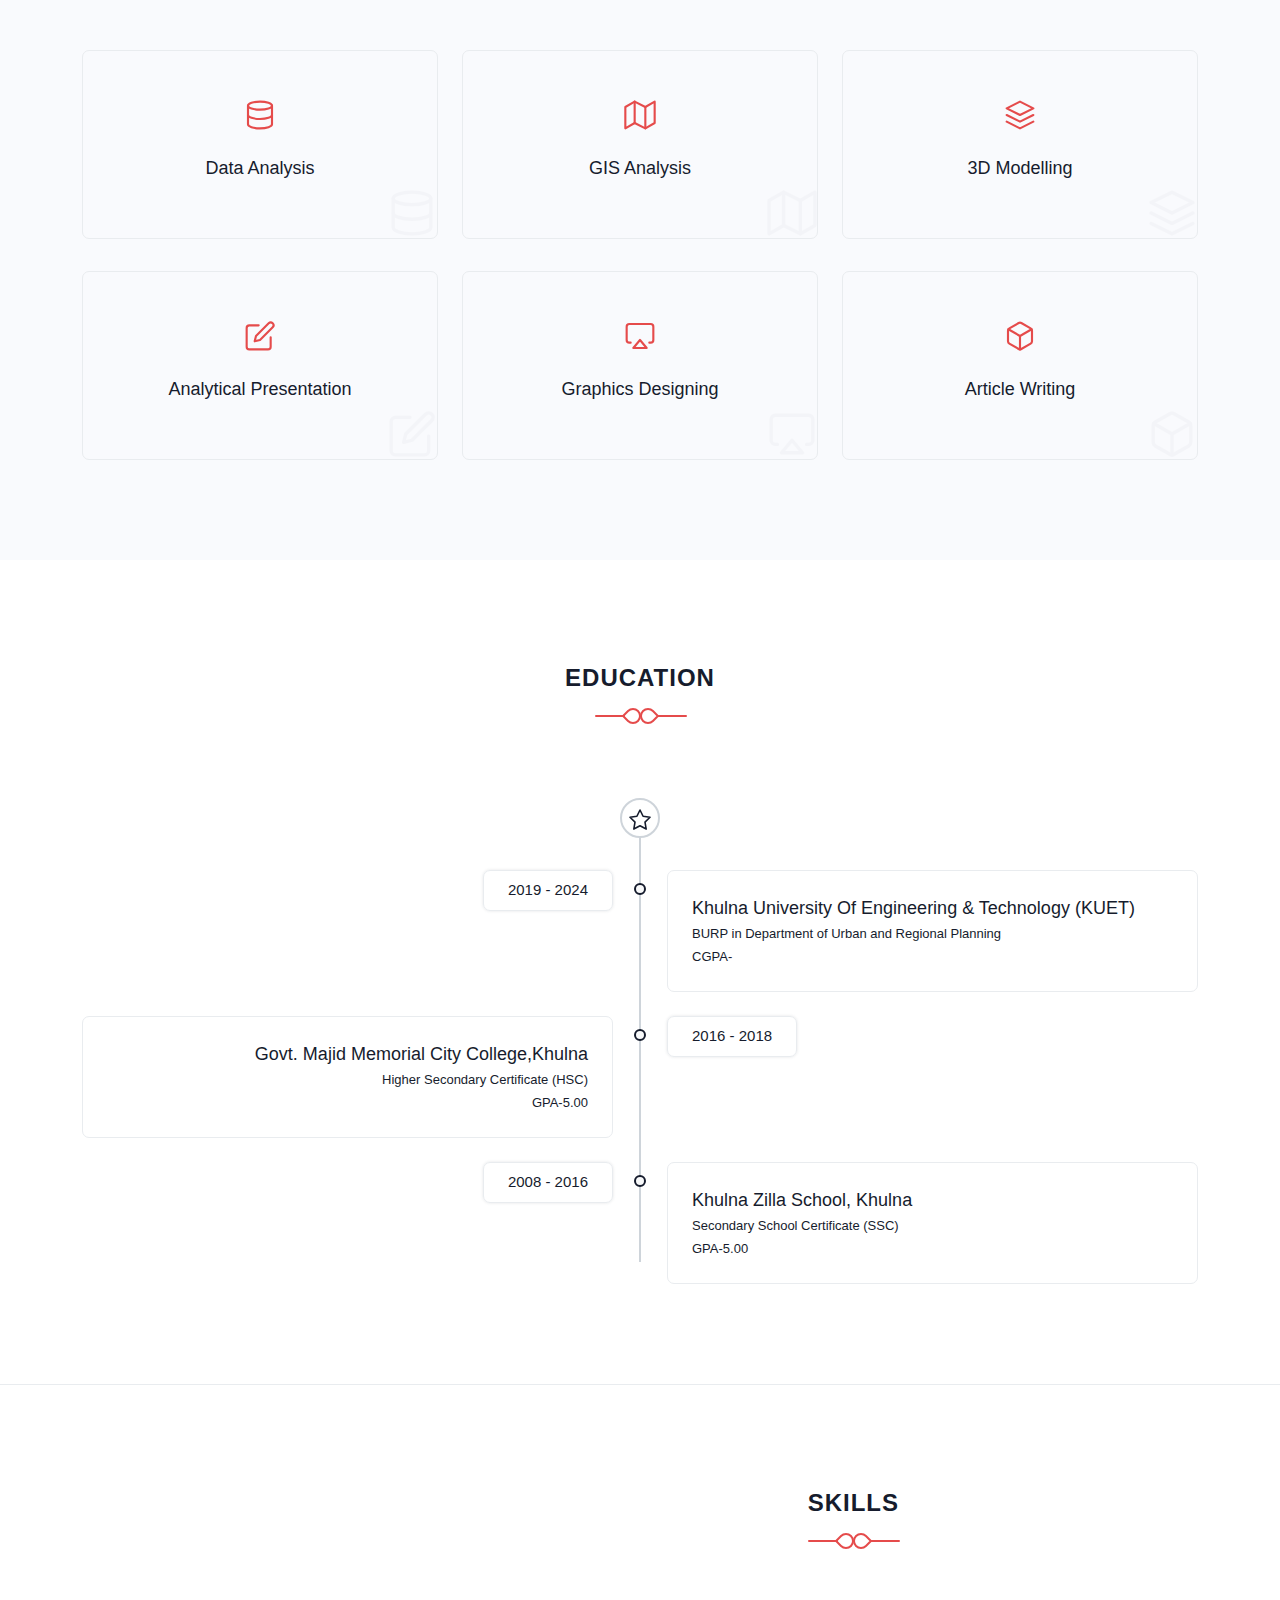
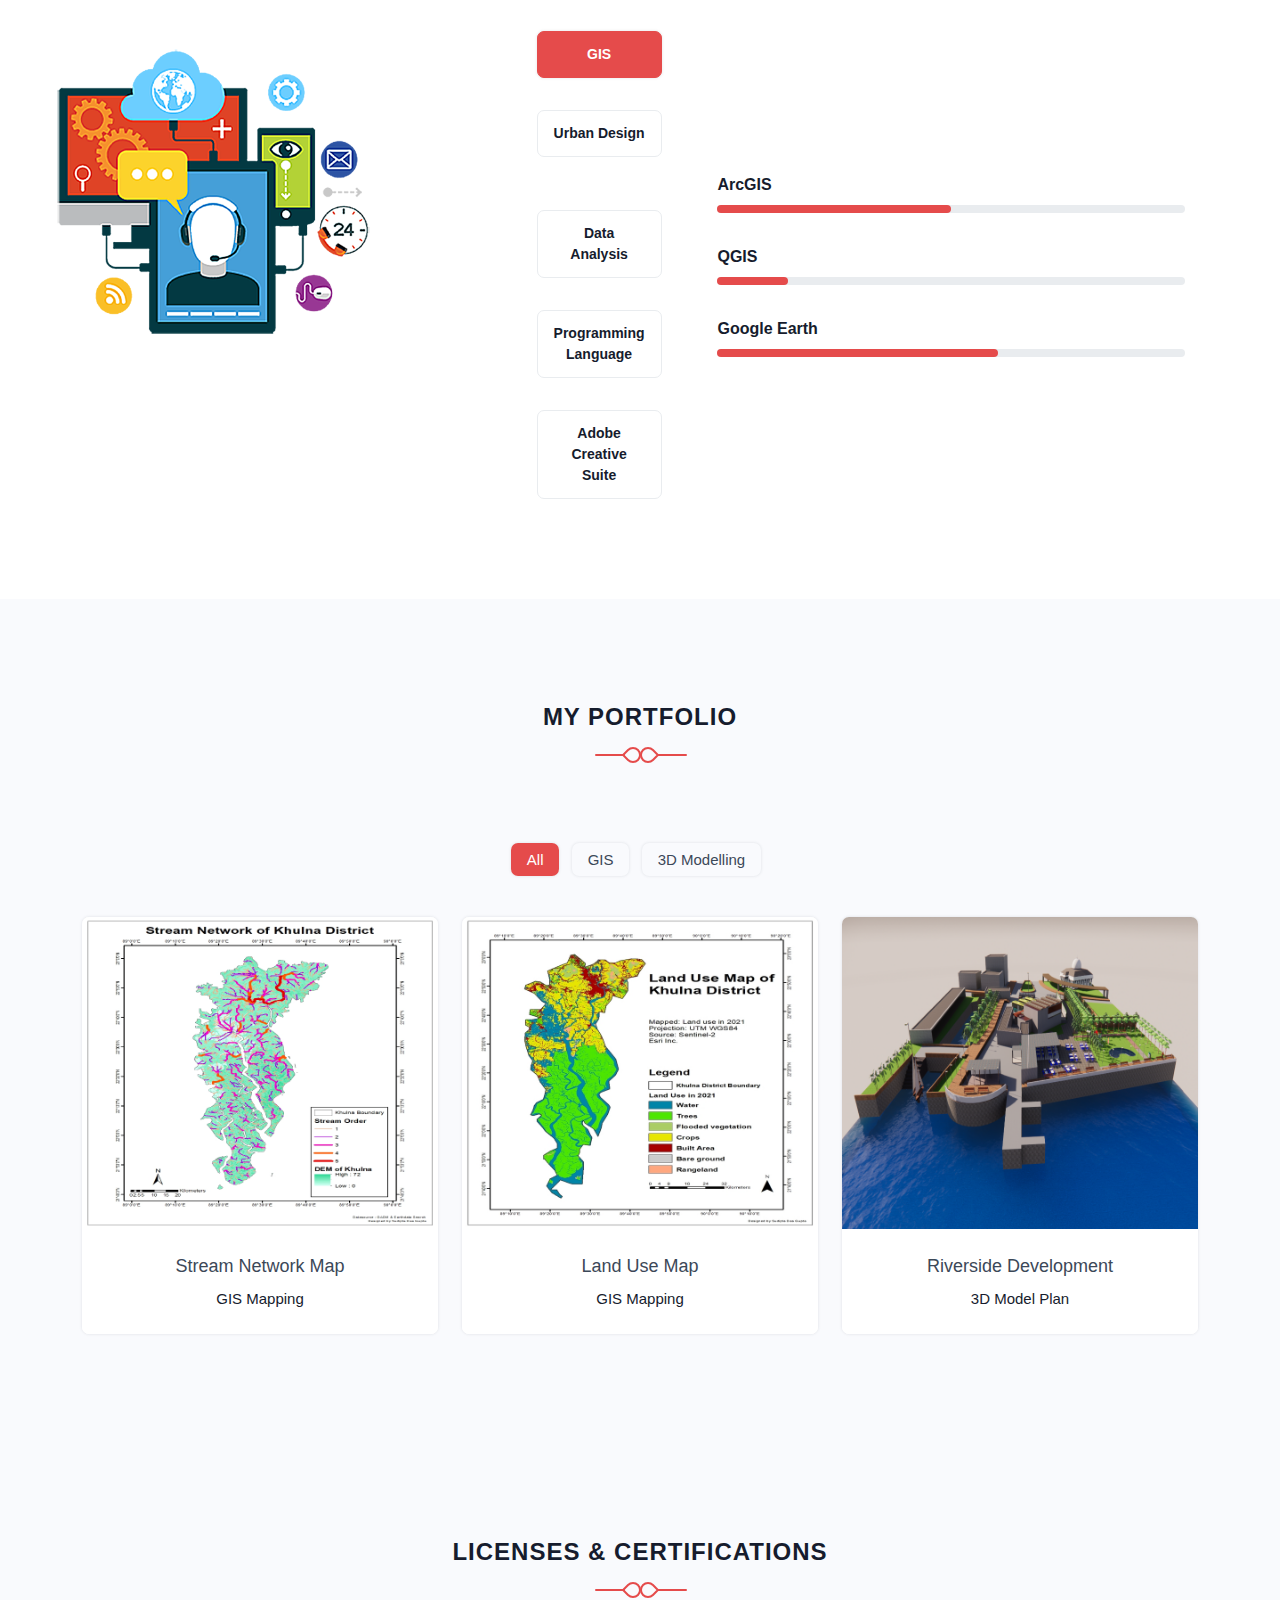
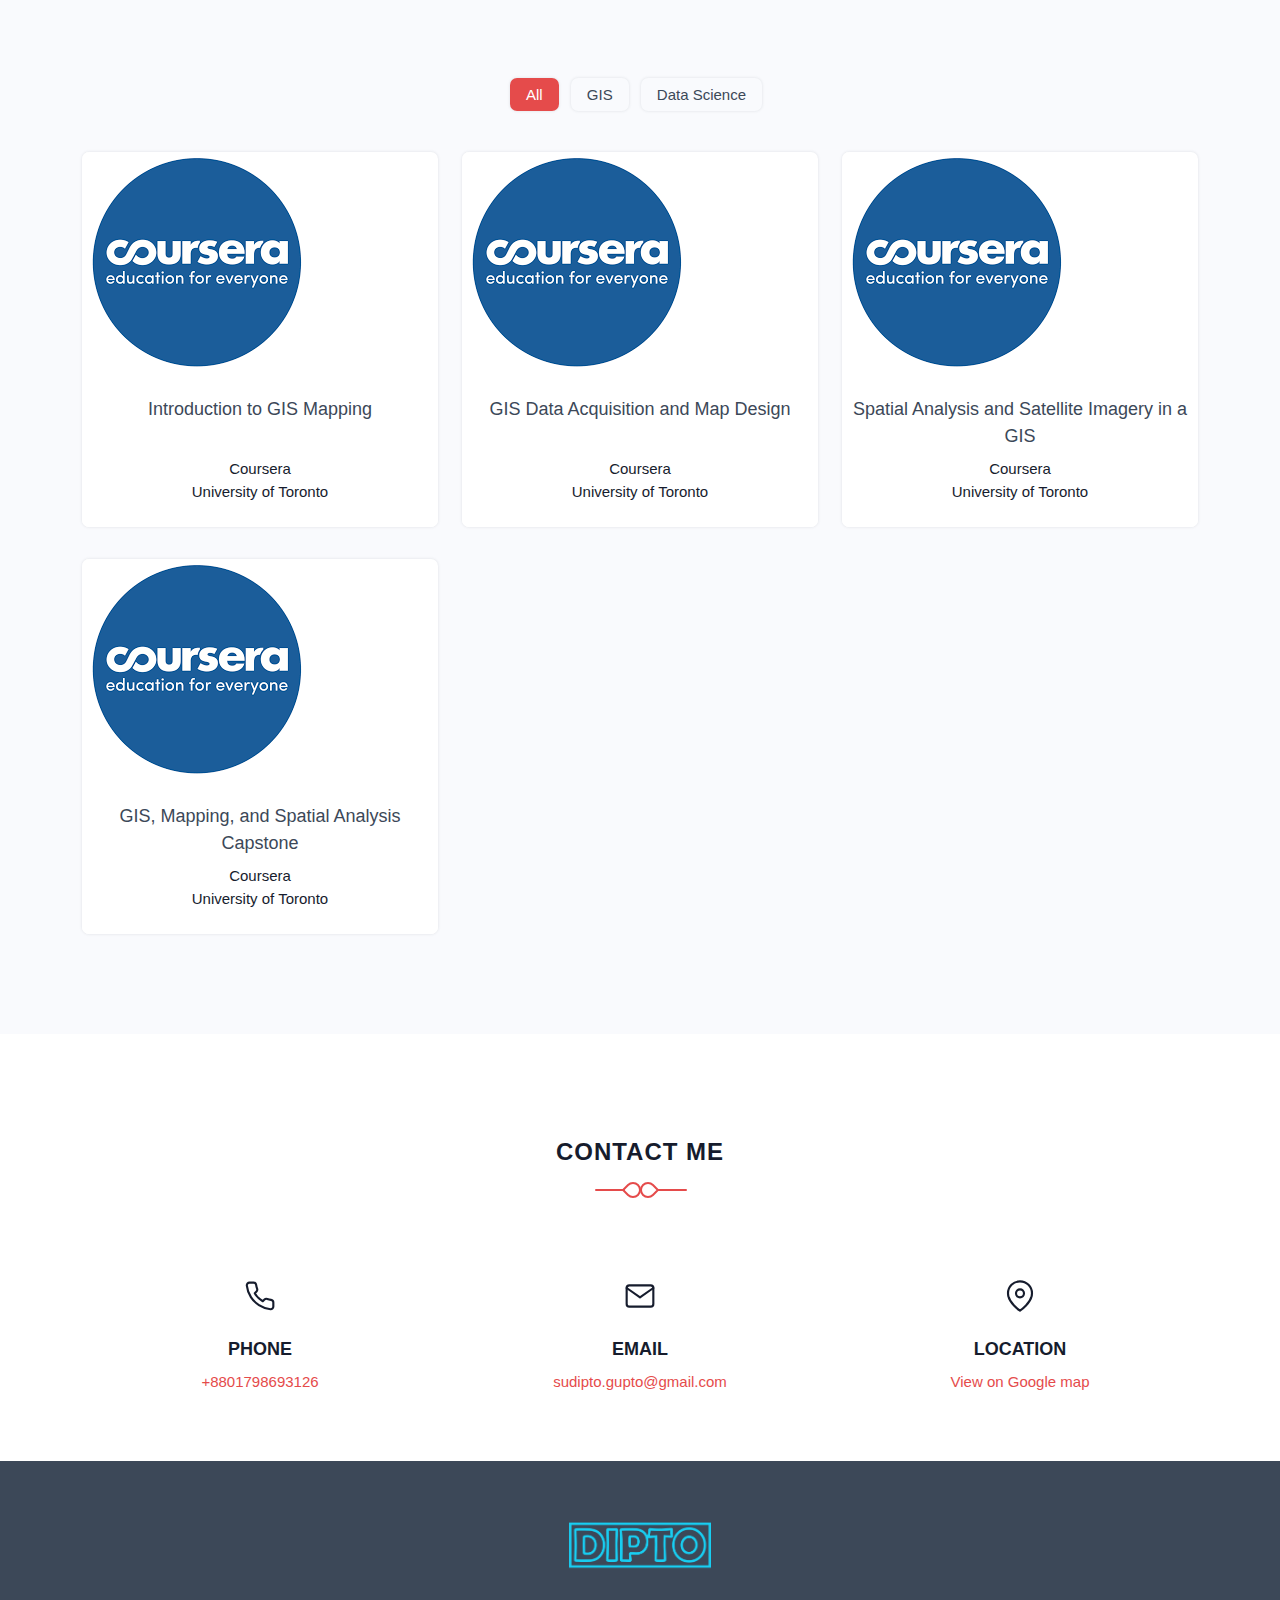
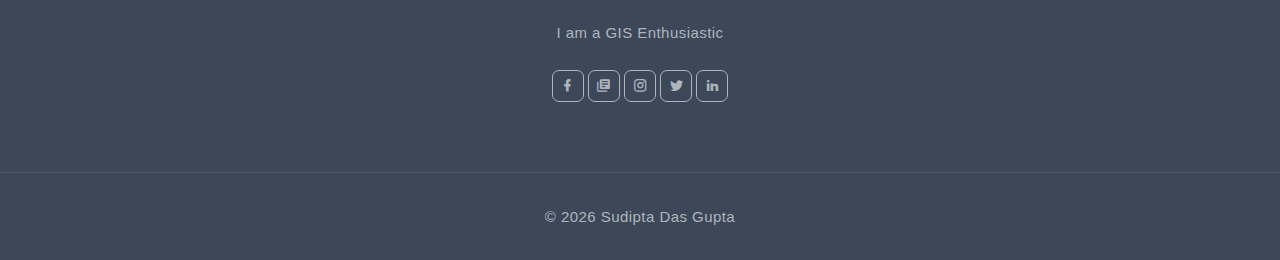
==== commit fd8ecf54: "new" ====
--- a/index.html
+++ b/index.html
@@ -64,7 +64,10 @@
                             <a class="nav-link" href="#services">Expertise</a>
                         </li><!--end nav item-->
                         <li class="nav-item">
-                            <a class="nav-link" href="#resume">Experience</a>
+                            <a class="nav-link" href="#resume">Education</a>
+                        </li><!--end nav item-->
+                        <li class="nav-item">
+                            <a class="nav-link" href="#skill">Skills</a>
                         </li><!--end nav item-->
                         <li class="nav-item">
                             <a class="nav-link" href="#projects">Projects</a>
@@ -88,18 +91,30 @@
                                         <div class="col-md-12">
                                             <!-- <a class="dropdown-item" href="page-blog.html">Blog</a> -->
                                             <!-- <a class="dropdown-item" href="page-blog-detail.html">Blog Detail</a> -->
-                                            <a class="dropdown-item" href="page-portfolio.html">Portfolio</a>
+                                            <a class="dropdown-item" href="page-portfolio.html" target="blank">Portfolio</a>
                                             <!-- <a class="dropdown-item" href="page-portfolio-detail.html">Portfolio Detail</a> -->
                                         </div><!--end col-->
                                     </div><!--end row-->
                                 </div><!--end container-->
                             </div>
-                        </li><!--end nav item-->
+                        </li>
+    
+                        <!--end nav item-->
                     </ul>
+
+                    
+
+
+
+
+
+
+
+
 
                     <ul class="list-unstyled mb-0 mt-2 mt-sm-0 social-icon light-social-icon">
                         <li class="list-inline-item"><a href="https://www.facebook.com/Uchiha.Dipto.25/" target="blank"><i class="mdi mdi-facebook"></i></a></li>
-                        <li class="list-inline-item"><a href="https://github.com/SudiptaDasGupta" target="blank"><i class="mdi mdi-twitter"></i></a></li>
+                        <li class="list-inline-item"><a href="https://www.researchgate.net/profile/Sudipta-Das-Gupta-2" target="blank"><i class="mdi mdi-twitter"></i></a></li>
                         <li class="list-inline-item"><a href="https://www.linkedin.com/in/dipto-25/" target="blank"><i class="mdi mdi-linkedin"></i></a></li>
                     </ul>
                 </div> 
@@ -564,7 +579,7 @@
         <!-- Skill End -->
 
         <!-- Skill & CTA START -->
-        <section class="cta-full border-top">
+        <section class="cta-full border-top" id="skill">
             <div class="container-fluid">
                 <div class="row position-relative">
                     <div class="col-lg-4 padding-less img" style="background-image:url('images/2.png')" data-jarallax='{"speed": 0.5}'></div>
@@ -703,7 +718,7 @@
                                             <div class="progress-box mt-4 pt-2">
                                                 <h6 class="font-weight-normal">Python</h6>
                                                 <div class="progress">
-                                                    <div class="progress-bar position-relative bg-primary" style="width:15%;">
+                                                    <div class="progress-bar position-relative bg-primary" style="width:5%;">
                                                         <!-- <div class="progress-value d-block text-dark h6">15%</div> -->
                                                     </div>
                                                 </div>
@@ -839,7 +854,7 @@
                     <div class="col-lg-4 col-md-6 mt-4 pt-2 filter-box branding development">
                         <div class="item-box portfolio-box rounded shadow bg-white overflow-hidden">
                             <div class="portfolio-box-img position-relative overflow-hidden">
-                                <img class="item-container img-fluid mx-auto" src="images/portfolio/dem resize.png" alt="1" />
+                                <img class="item-container img-fluid mx-auto" src="images/portfolio/landresize.jpg" alt="1" />
                                 <div class="overlay-work">
                                     <div class="work-content text-center">
                                         <!-- <a href="javascript:void(0)" data-src="images/portfolio/dem.jpg" data-gallery="myGal" class="text-light work-icon bg-dark d-inline-block rounded-pill mfp-image"><i data-feather="camera" class="fea icon-sm image-icon"></i></a> -->
@@ -847,7 +862,7 @@
                                 </div>
                             </div>
                             <div class="gallary-title py-4 text-center">
-                                <h5><a href="dem.html" class="title text-dark">Delineation of Watershed Map</a></h5>
+                                <h5><a href="dem.html" class="title text-dark">Land Use Map</a></h5>
                                 <span>GIS Mapping</span>
                             </div>
                         </div>
@@ -1535,7 +1550,7 @@
                         <p class="para-desc mx-auto mt-5">I am a GIS Enthusiastic</p>
                         <ul class="list-unstyled mb-0 mt-4 social-icon">
                             <li class="list-inline-item"><a href="https://www.facebook.com/Uchiha.Dipto.25/" target="blank"><i class="mdi mdi-facebook"></i></a></li>
-                            <li class="list-inline-item"><a href="https://github.com/SudiptaDasGupta" target="blank"><i class="mdi mdi-twitter"></i></a></li>
+                            <li class="list-inline-item"><a href="https://www.researchgate.net/profile/Sudipta-Das-Gupta-2" target="blank"><i class="mdi mdi-twitter"></i></a></li>
                             <li class="list-inline-item"><a href="https://www.instagram.com/uchiha_dipto/" target="blank"><i class="mdi mdi-instagram"></i></a></li>
                             <!-- <li class="list-inline-item"><a href="javascript:void(0)"><i class="mdi mdi-vimeo"></i></a></li> -->
                             <li class="list-inline-item"><a href="javascript:void(0)"><i class="mdi mdi-google-plus"></i></a></li>
